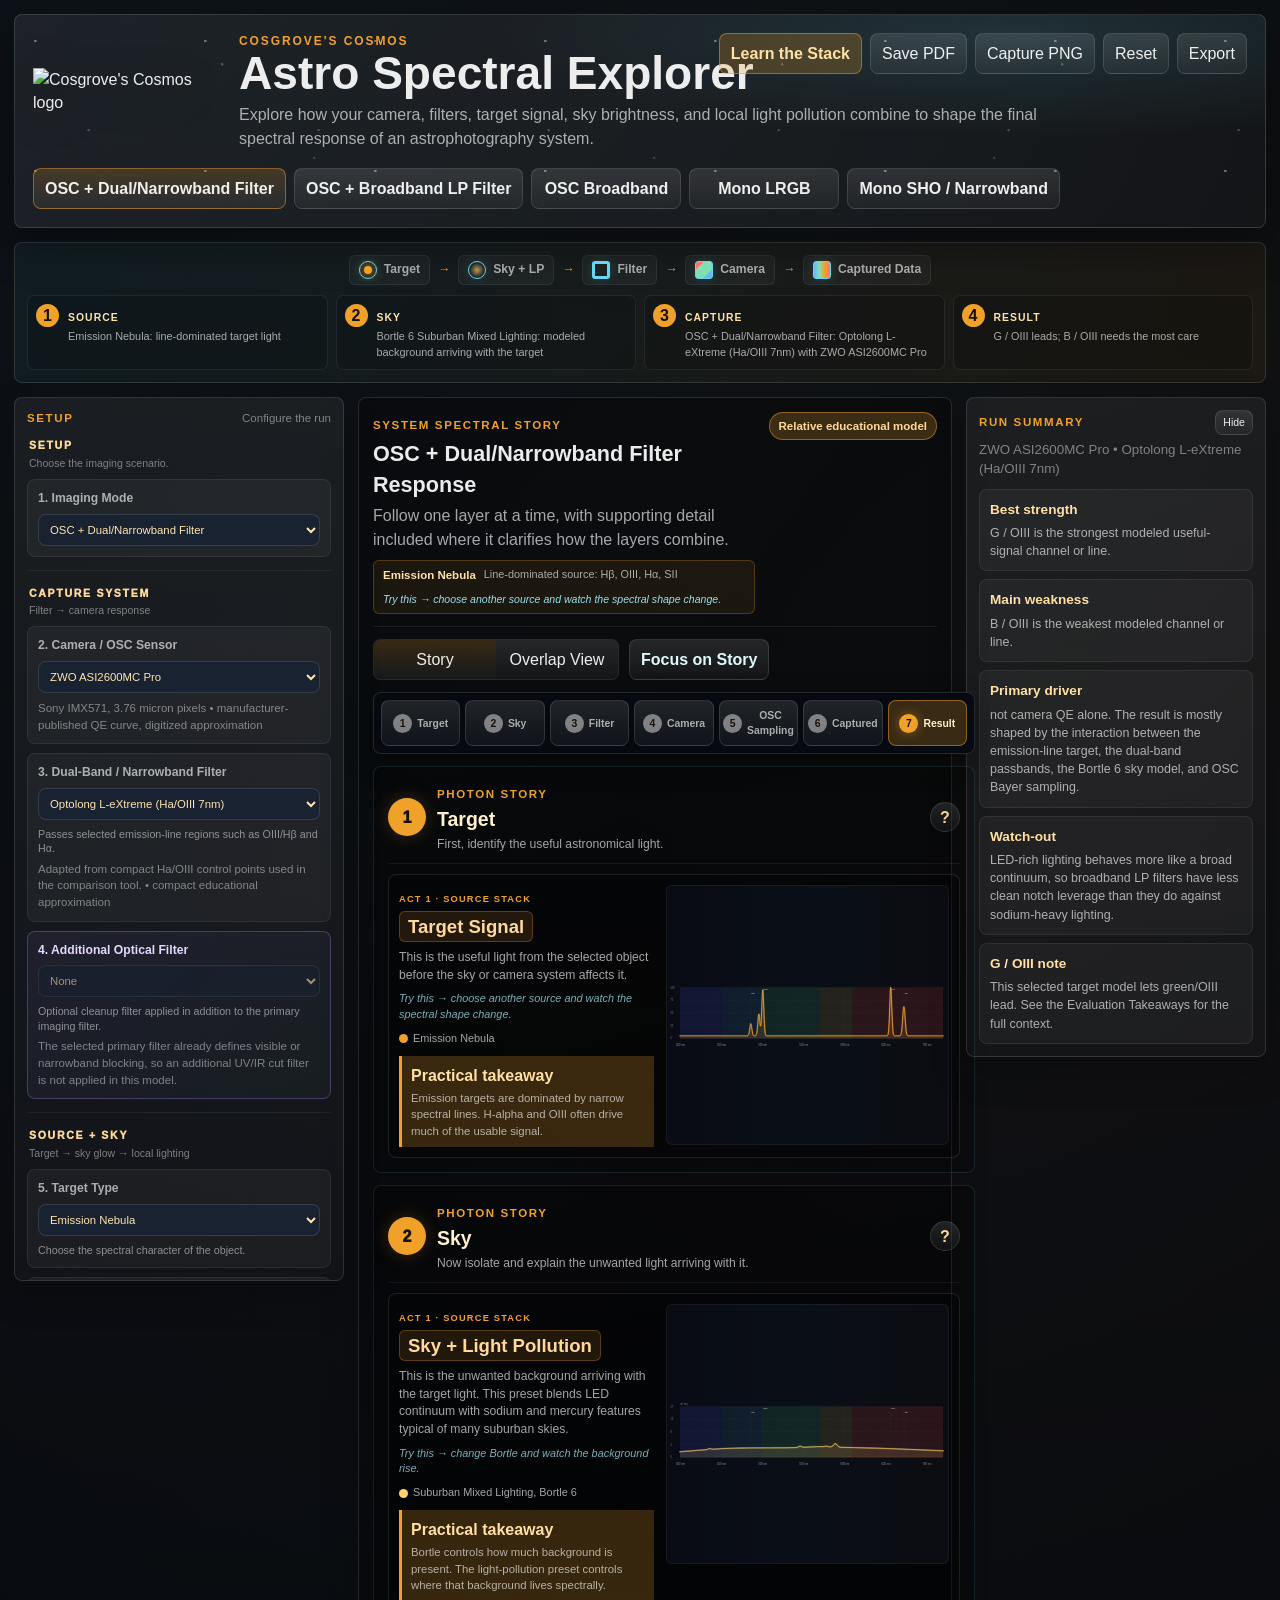
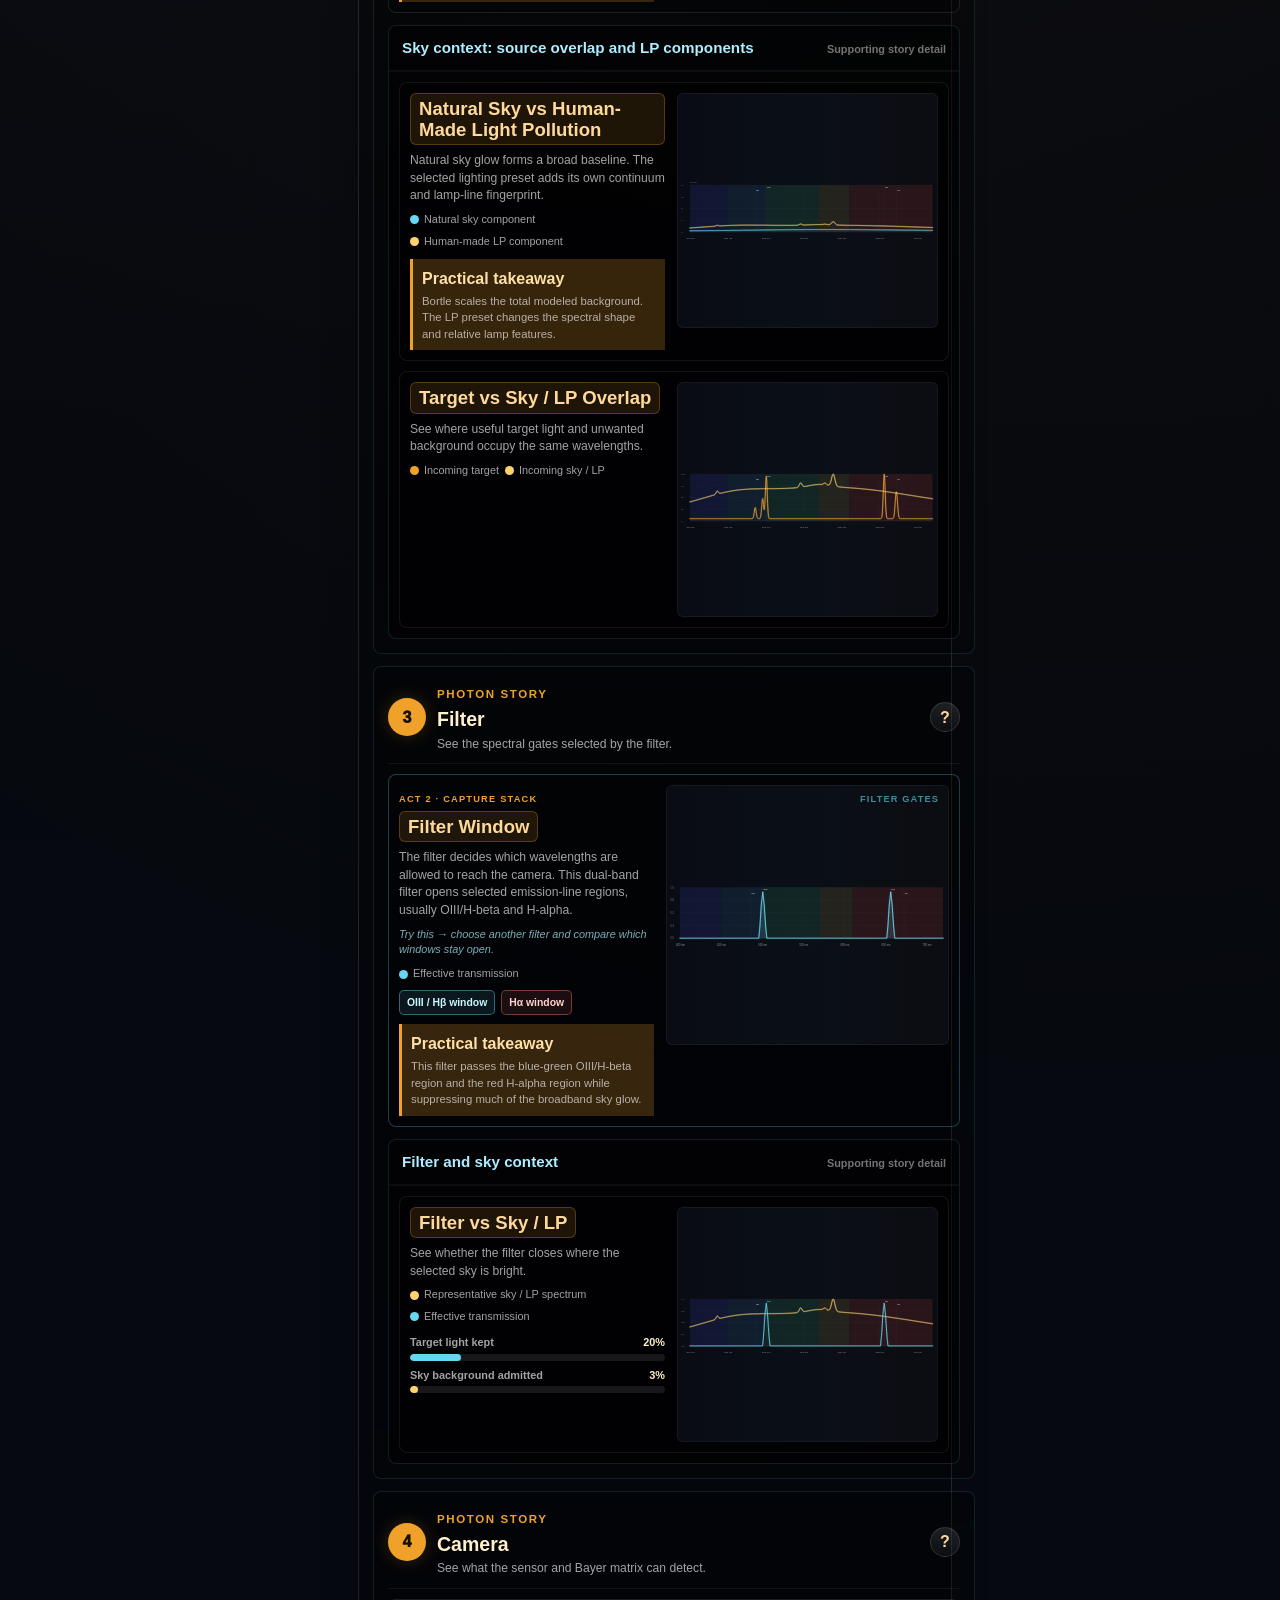
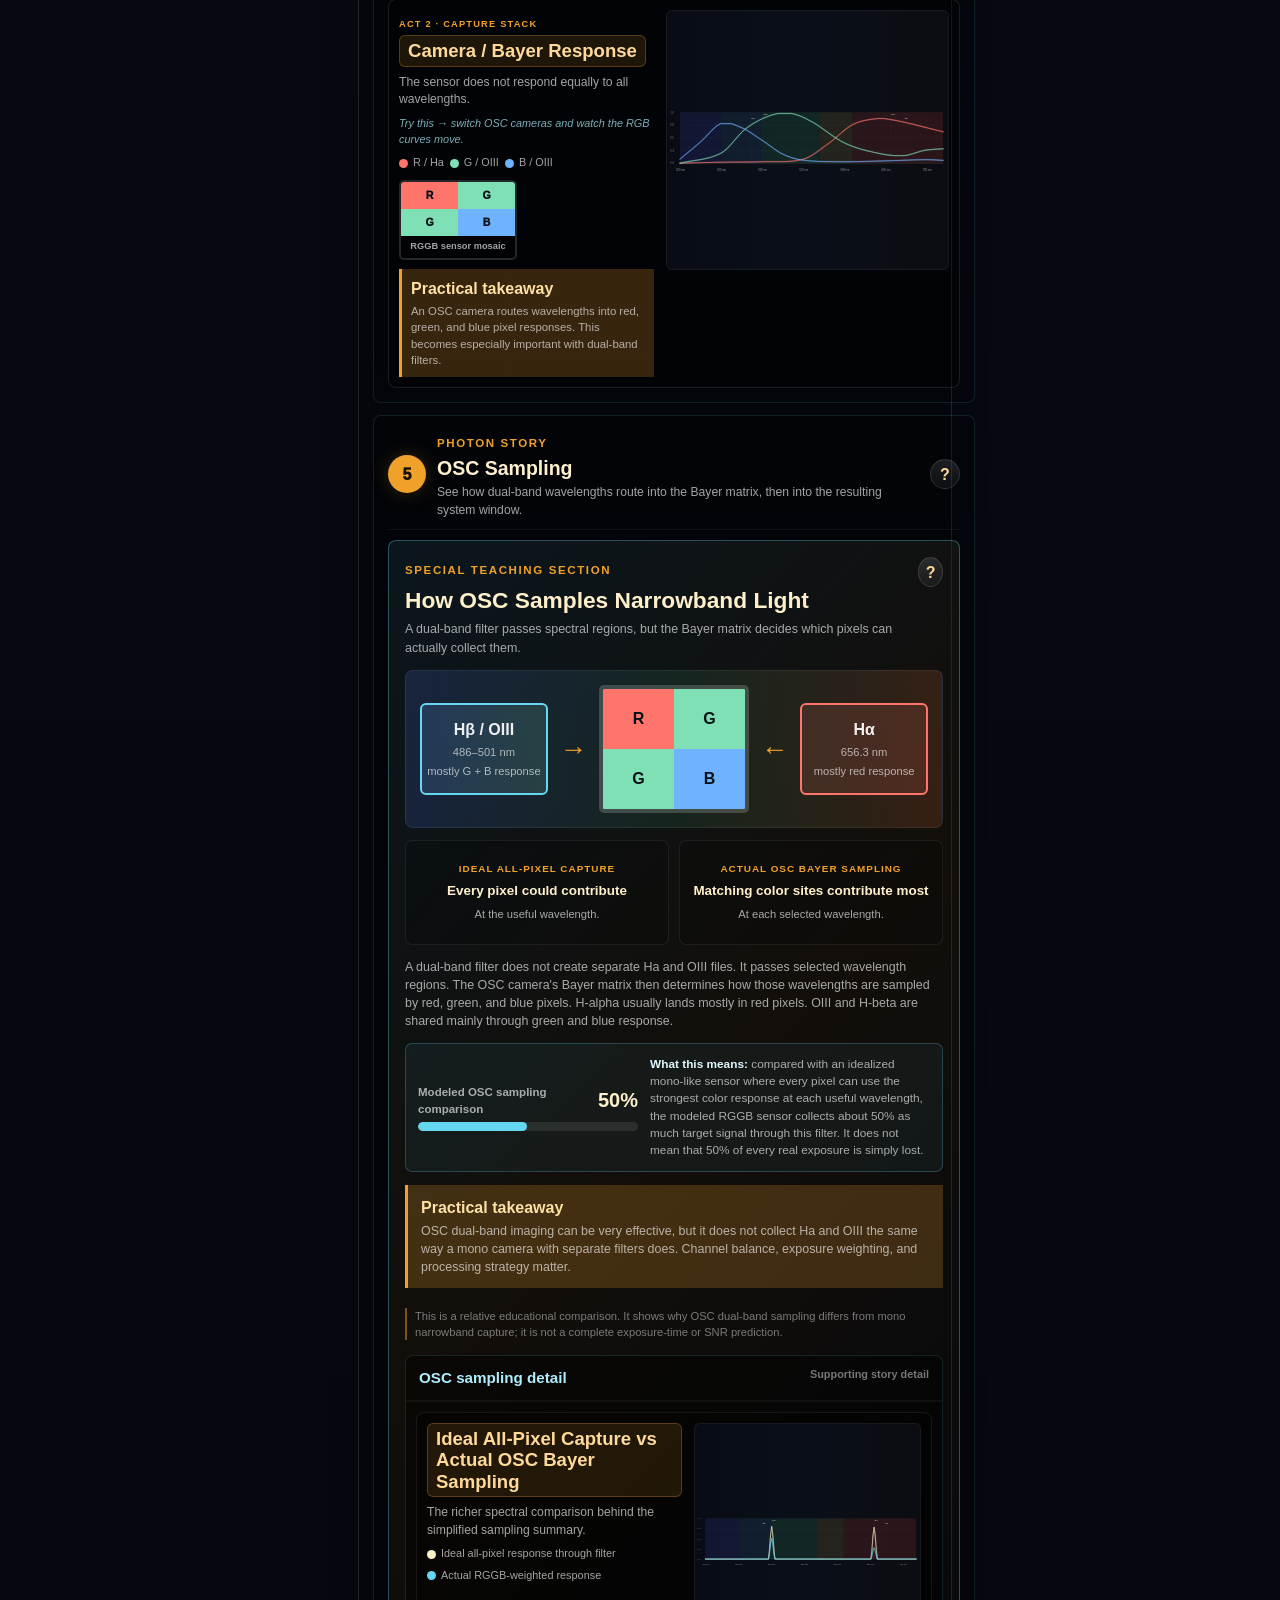
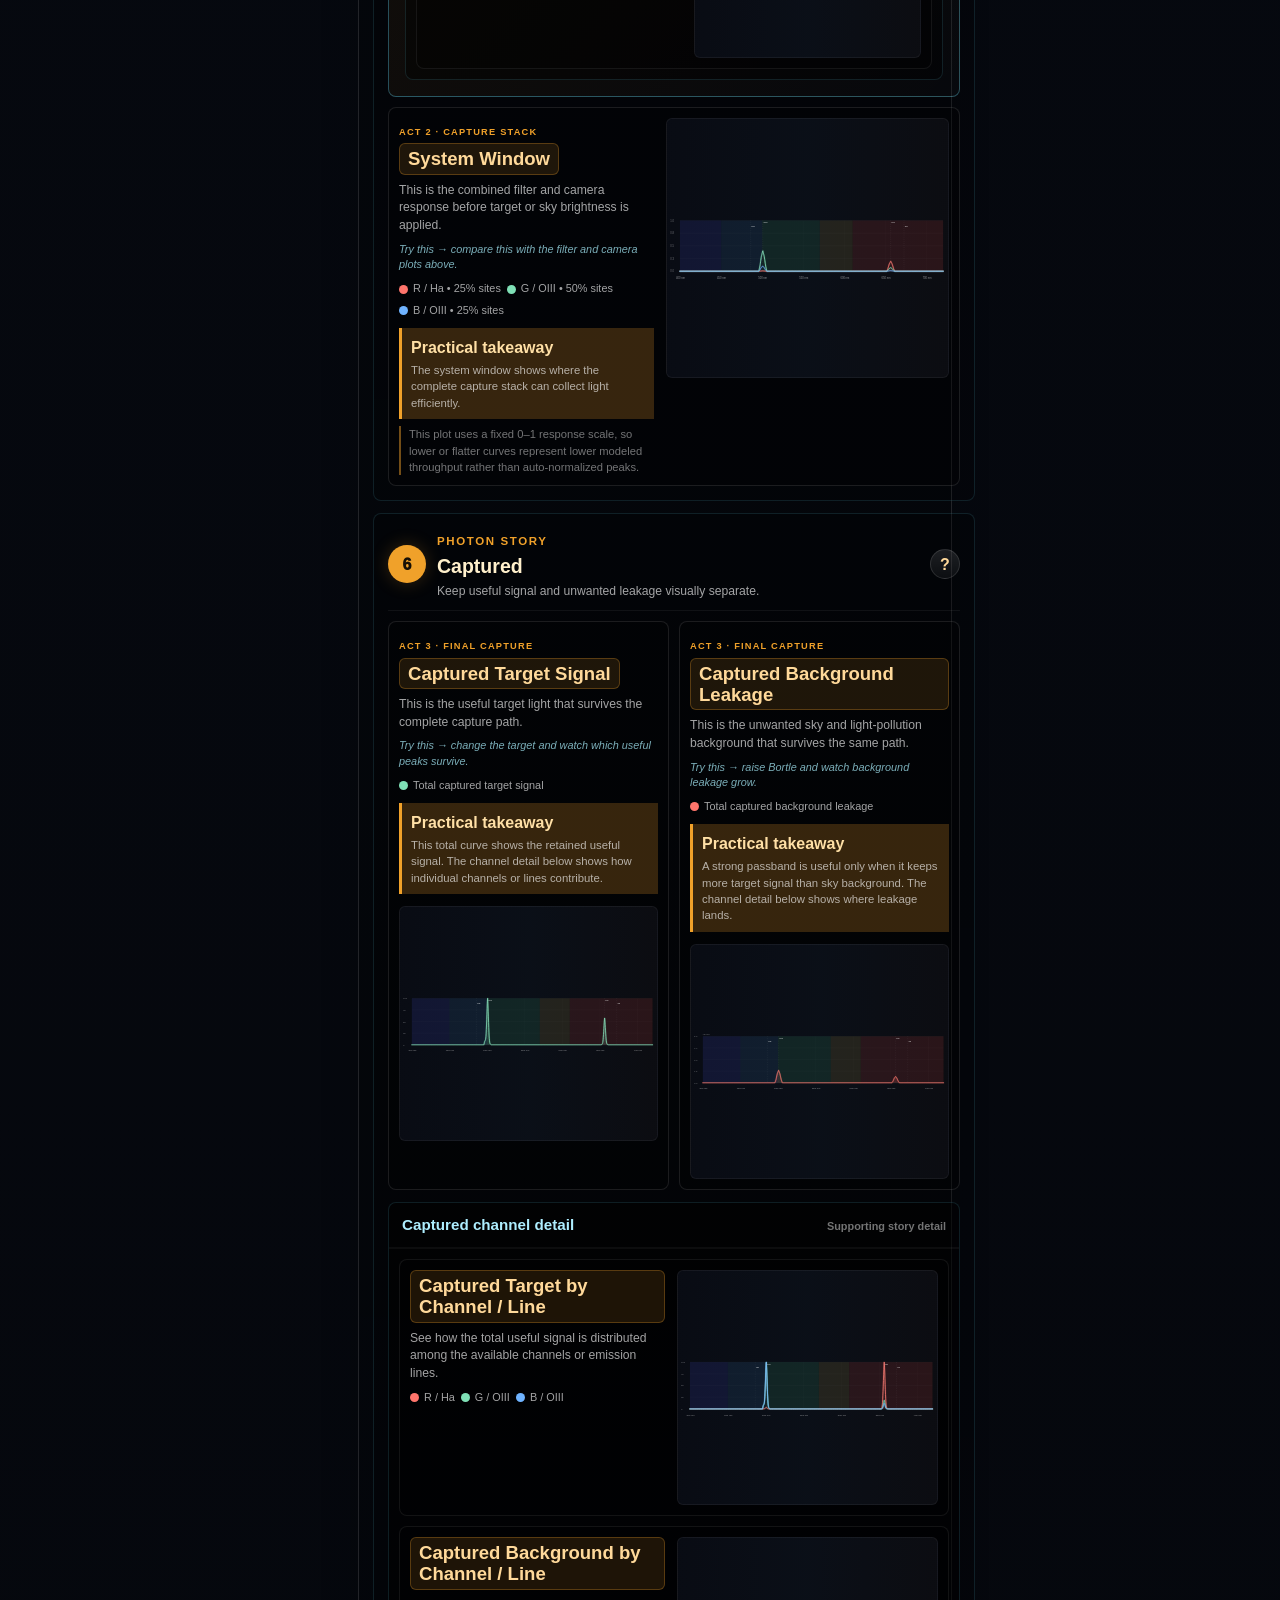
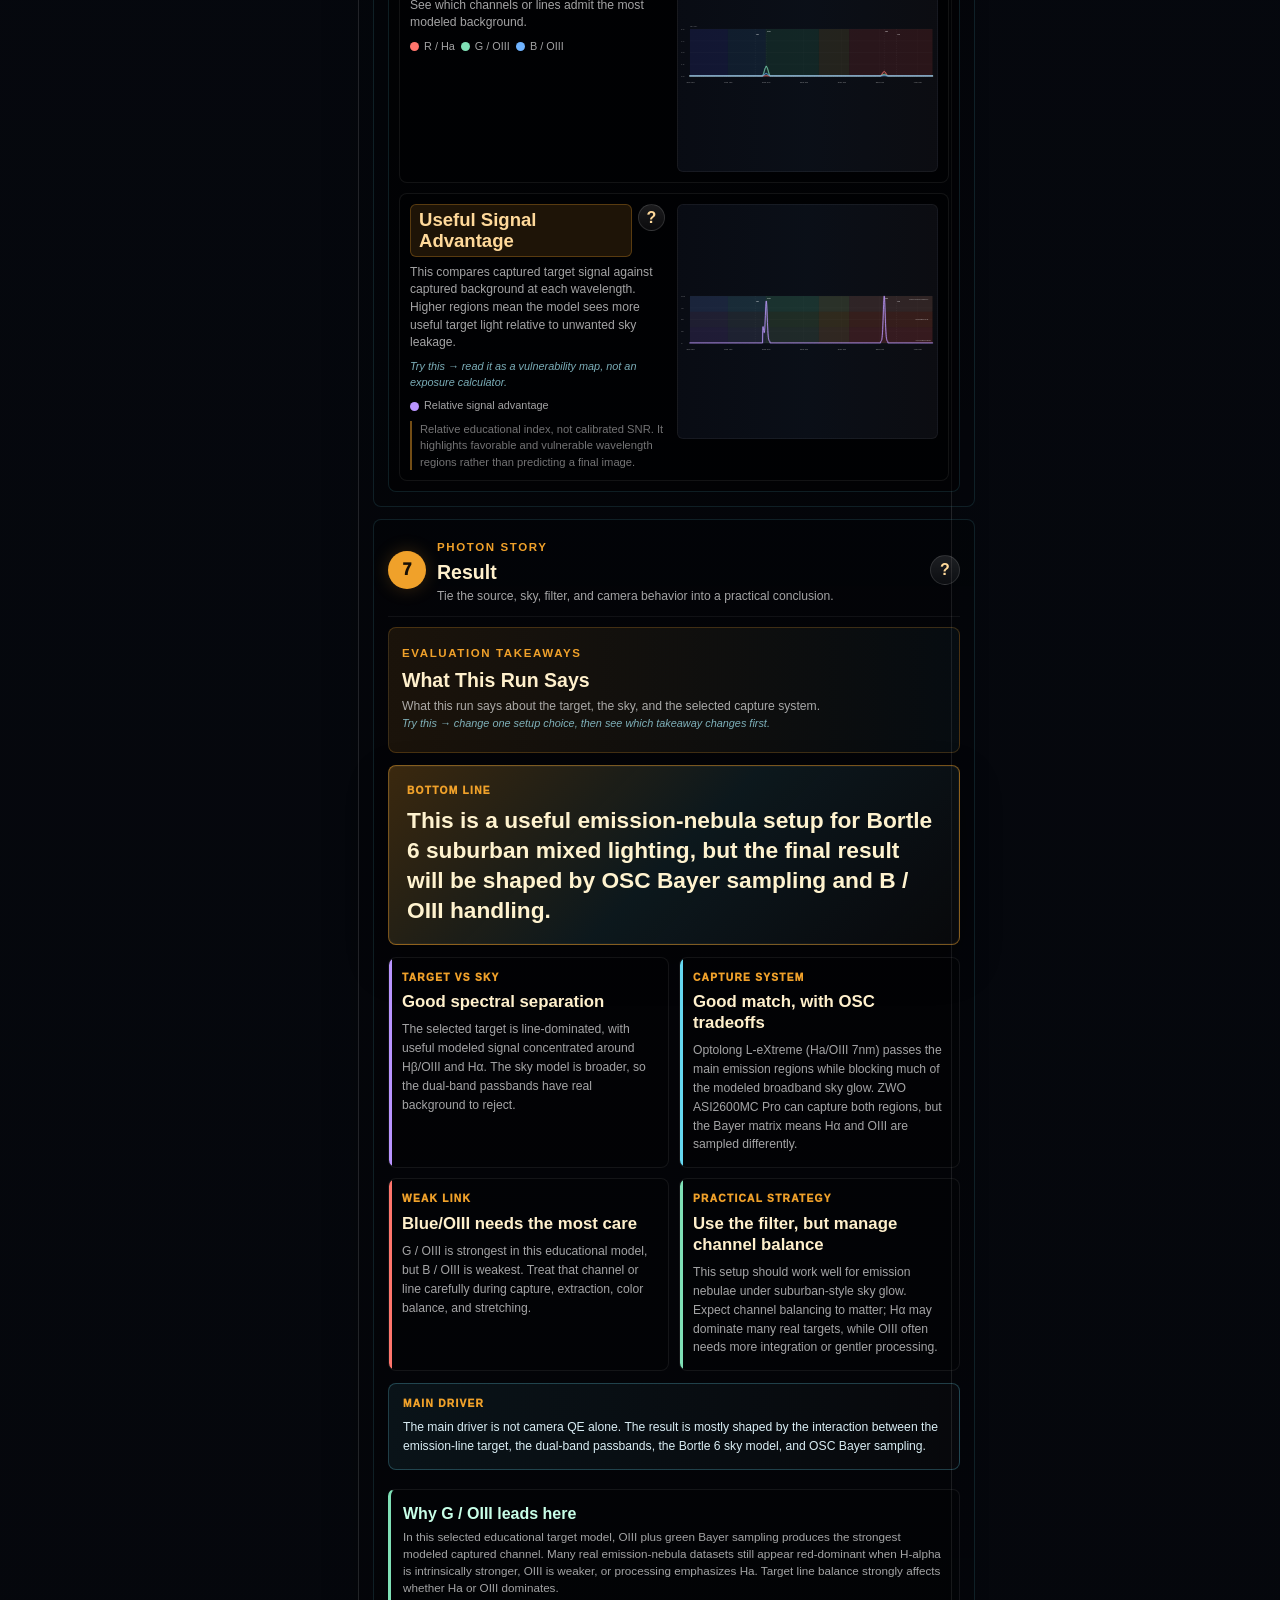
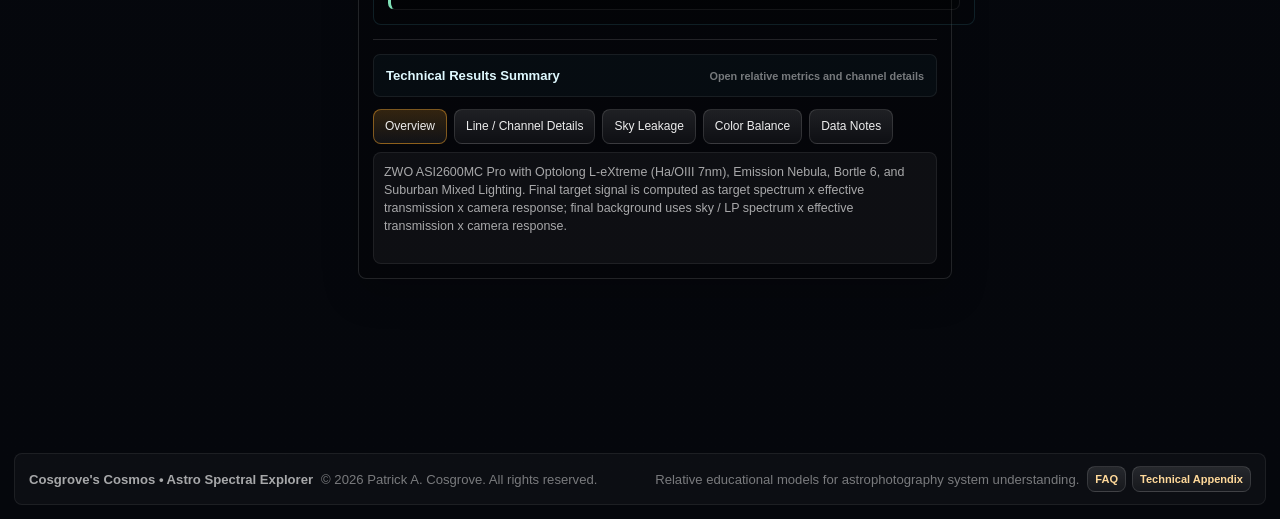
==== Astro-Spectral-Explorer/index.html @ e9d2eb13 "Add files via upload" ====
<!DOCTYPE html>
<html lang="en">
<head>
  <meta charset="UTF-8">
  <meta name="viewport" content="width=device-width, initial-scale=1.0">
  <title>Astro Spectral Explorer</title>
  <link rel="stylesheet" href="./styles.css">
</head>
<body>
  <div class="app-shell">
    <header class="cc-header">
      <div class="brand-lockup">
        <img src="./assets/cosgroves-cosmos-logo.webp" alt="Cosgrove's Cosmos logo" class="brand-logo">
        <div>
          <div class="site-name">Cosgrove's Cosmos</div>
          <h1>Astro Spectral Explorer</h1>
          <p>Explore how your camera, filters, target signal, sky brightness, and local light pollution combine to shape the final spectral response of an astrophotography system.</p>
        </div>
      </div>
      <div class="header-actions">
        <button id="openHelp" class="learn-button" type="button">Learn the Stack</button>
        <button id="printBtn" type="button">Save PDF</button>
        <button id="captureBtn" type="button">Capture PNG</button>
        <button id="resetBtn" type="button">Reset</button>
        <button id="exportBtn" type="button">Export</button>
      </div>
      <div class="mode-bar" id="modeBar" aria-label="Imaging mode"></div>
    </header>

    <section class="photon-ribbon" aria-label="Selected photon path">
      <div class="photon-path">
        <span class="photon-node node-target"><b></b><em>Target</em></span><i>→</i>
        <span class="photon-node node-sky"><b></b><em>Sky + LP</em></span><i>→</i>
        <span class="photon-node node-filter"><b></b><em>Filter</em></span><i>→</i>
        <span class="photon-node node-camera"><b></b><em>Camera</em></span><i>→</i>
        <span class="photon-node node-data"><b></b><em>Captured Data</em></span>
      </div>
      <div id="storyRibbon" class="ribbon-cards"></div>
    </section>

    <main id="workspace" class="workspace">
      <aside class="setup-panel">
        <div class="panel-heading"><span>Setup</span><small>Configure the run</small></div>
        <div class="setup-group">
          <div class="setup-group-heading"><span>SETUP</span><small>Choose the imaging scenario.</small></div>
          <section class="control-card"><label for="modeSelect">1. Imaging Mode</label><select id="modeSelect"></select></section>
        </div>
        <div class="setup-group">
          <div class="setup-group-heading"><span>CAPTURE SYSTEM</span><small>Filter → camera response</small></div>
          <section class="control-card"><label id="cameraControlLabel" for="cameraSelect">2. Camera / OSC Sensor</label><select id="cameraSelect"></select><p id="cameraNote"></p></section>
          <section class="control-card"><label id="filterControlLabel" for="filterSelect">3. Dual-Band / Narrowband Filter</label><select id="filterSelect"></select><p id="filterHelper" class="control-helper"></p><p id="filterNote"></p></section>
          <section class="control-card cleanup-control"><label id="additionalFilterControlLabel" for="additionalFilterSelect">4. Additional Optical Filter</label><select id="additionalFilterSelect"></select><p id="additionalFilterHelper" class="control-helper">Optional cleanup filter applied in addition to the primary imaging filter.</p><p id="additionalFilterNote"></p></section>
        </div>
        <div class="setup-group">
          <div class="setup-group-heading"><span>SOURCE + SKY</span><small>Target → sky glow → local lighting</small></div>
          <section class="control-card"><label for="targetSelect">5. Target Type</label><select id="targetSelect"></select><p class="control-helper">Choose the spectral character of the object.</p></section>
          <section class="control-card"><label for="bortleSelect">6. Sky Brightness</label><select id="bortleSelect"></select><p class="control-helper">Sets the modeled background level.</p></section>
          <section class="control-card"><label for="lpSelect">7. Light Pollution</label><select id="lpSelect"></select><p class="control-helper">Sets the modeled local spectral fingerprint.</p></section>
        </div>
        <div class="setup-group advanced-group">
          <div class="setup-group-heading"><span>ADVANCED</span><small>Optional refinements</small></div>
          <details class="advanced-card">
            <summary>8. Advanced Options</summary>
            <div class="advanced-grid">
              <label><span>Filter center shift <output id="centerShiftValue">0.0 nm</output></span><small>Moves every filter passband left or right in wavelength.</small><input id="centerShift" type="range" min="-8" max="8" value="0" step="0.5"></label>
              <label><span>Transmission scaling <output id="transmissionScaleValue">100%</output></span><small>Scales the modeled peak transmission of the active filter.</small><input id="transmissionScale" type="range" min="60" max="115" value="100"></label>
              <label><span>Moon phase <output id="moonPhaseValue">15%</output></span><small>Raises the broadband sky-background estimate.</small><input id="moonPhase" type="range" min="0" max="100" value="15"></label>
              <label><span>Aerosol / haze <output id="hazeValue">20%</output></span><small>Raises modeled scattered sky and light-pollution background.</small><input id="haze" type="range" min="0" max="100" value="20"></label>
              <label class="check"><input id="normalizeRows" type="checkbox" checked> Normalize each row independently</label>
              <label class="check"><input id="showAllLabels" type="checkbox"> Show all spectral labels</label>
              <label class="check"><input id="extendRange" type="checkbox"> Show extended sensor range</label>
            </div>
          </details>
          <details class="advanced-card"><summary>9. Custom LP Mix</summary><div id="customMix" class="advanced-grid"></div></details>
        </div>
      </aside>

      <section class="story-panel">
        <div class="story-intro">
          <div>
            <span class="eyebrow">System Spectral Story</span>
            <h2 id="storyTitle">System Spectral Story</h2>
            <p>Follow one layer at a time, with supporting detail included where it clarifies how the layers combine.</p>
            <div id="targetBadge" class="target-badge"></div>
          </div>
          <div class="data-badge">Relative educational model</div>
        </div>
        <div class="view-toolbar">
          <div class="segmented" aria-label="Plot view">
            <button id="storyViewBtn" type="button" class="active">Story</button>
            <button id="overlayViewBtn" type="button" title="Compare where spectral layers overlap">Overlap View</button>
          </div>
          <button id="focusModeBtn" class="focus-button" type="button">Focus on Story</button>
          <div id="overlayControls" class="overlay-controls" hidden></div>
        </div>
        <div id="storyStack" class="story-stack"></div>

        <details class="results-summary">
          <summary><span>Technical Results Summary</span><small>Open relative metrics and channel details</small></summary>
          <div class="technical-results-body">
            <div id="metricCards" class="metric-grid"></div>
            <div id="channelCards" class="channel-summary"></div>
          </div>
        </details>

        <div class="tabs">
          <div class="tab-buttons" id="tabButtons"></div>
          <div class="tab-body" id="tabBody"></div>
        </div>
      </section>

      <aside id="takeawayPanel" class="interpretation-panel">
        <div class="panel-heading"><span>Run Summary</span><button id="toggleTakeaway" type="button" aria-label="Hide run summary panel">Hide</button></div>
        <small id="activeSummary">Default system</small>
        <div id="interpretationCards" class="interpretation-stack"></div>
      </aside>
      <button id="showTakeaway" class="show-takeaway" type="button" hidden>Show Summary</button>
    </main>

    <footer class="cc-footer">
      <div><strong>Cosgrove's Cosmos • Astro Spectral Explorer</strong><span>© 2026 Patrick A. Cosgrove. All rights reserved.</span></div>
      <div><span>Relative educational models for astrophotography system understanding.</span><nav aria-label="Publication information"><button id="openFaqFooter" type="button">FAQ</button><button id="openAppendixFooter" type="button">Technical Appendix</button></nav></div>
    </footer>
  </div>

  <div id="tooltip" class="tooltip" role="status"></div>
  <div id="helpModal" class="cc-help-modal" aria-hidden="true">
    <div class="cc-help-backdrop" data-help-close></div>
    <section class="cc-help-panel" role="dialog" aria-modal="true" aria-labelledby="help-modal-title">
      <header class="cc-help-header">
        <div><div class="cc-help-kicker">Cosgrove's Cosmos Guide</div><h2 id="help-modal-title">Learn the Spectral Stack</h2><p>Follow the light from the sky, through the filter and camera, into your final data.</p></div>
        <button class="cc-help-close" data-help-close aria-label="Close help">×</button>
      </header>
      <div class="cc-help-body">
        <nav id="helpSteps" class="cc-help-steps" aria-label="Help topics"></nav>
        <main id="helpStage" class="cc-help-slide-stage"></main>
      </div>
      <footer class="cc-help-footer"><button id="helpPrev" type="button">Previous</button><div class="help-support-links"><button id="openFaqHelp" type="button">FAQ</button><div id="helpDots" class="cc-help-dots"></div><button id="openAppendixHelp" type="button">Technical Appendix</button></div><button id="helpNext" type="button">Next</button></footer>
    </section>
  </div>

  <div id="faqModal" class="cc-info-modal" aria-hidden="true">
    <div class="cc-info-backdrop" data-info-close="faqModal"></div>
    <section class="cc-info-panel faq-panel" role="dialog" aria-modal="true" aria-labelledby="faq-title">
      <header class="cc-info-header">
        <div><div class="cc-info-kicker">Cosgrove's Cosmos Guide</div><h2 id="faq-title">Frequently Asked Questions</h2><p>Quick answers about what the tool does, how to read it, and what the results mean.</p></div>
        <button class="cc-info-close" data-info-close="faqModal" aria-label="Close FAQ">×</button>
      </header>
      <main id="faqBody" class="cc-info-body faq-body"></main>
    </section>
  </div>

  <div id="appendixModal" class="cc-info-modal" aria-hidden="true">
    <div class="cc-info-backdrop" data-info-close="appendixModal"></div>
    <section class="cc-info-panel appendix-panel" role="dialog" aria-modal="true" aria-labelledby="appendix-title">
      <header class="cc-info-header">
        <div><div class="cc-info-kicker">Cosgrove's Cosmos Reference</div><h2 id="appendix-title">Technical Appendix</h2><p>Model architecture, equations, assumptions, data quality, limitations, copyright, and intended use.</p></div>
        <button class="cc-info-close" data-info-close="appendixModal" aria-label="Close Technical Appendix">×</button>
      </header>
      <div class="appendix-layout">
        <nav id="appendixNav" class="appendix-nav" aria-label="Technical Appendix sections"></nav>
        <main id="appendixBody" class="cc-info-body appendix-body"></main>
      </div>
    </section>
  </div>
  <script src="./app.js"></script>
</body>
</html>
---- Astro-Spectral-Explorer/styles.css ----
:root {
  --cc-bg: #070a10;
  --cc-bg-2: #0b111b;
  --cc-panel: rgba(255,255,255,0.045);
  --cc-panel-strong: rgba(255,255,255,0.075);
  --cc-border: rgba(255,255,255,0.12);
  --cc-border-soft: rgba(255,255,255,0.07);
  --cc-text: rgba(255,255,255,0.92);
  --cc-muted: rgba(255,255,255,0.64);
  --cc-dim: rgba(255,255,255,0.45);
  --cc-accent: #f0a12a;
  --cc-accent-soft: rgba(240,161,42,0.22);
  --cc-accent-line: rgba(240,161,42,0.48);
  --cc-cyan: #65d7f0;
  --cc-green: #7fe0b6;
  --cc-red: #ff756c;
  --cc-blue: #6fb3ff;
  --cc-purple: #b994ff;
  --font: -apple-system, BlinkMacSystemFont, "Segoe UI", Roboto, Helvetica, Arial, sans-serif;
}

* { box-sizing: border-box; }
[hidden] { display: none !important; }
html, body { min-height: 100%; margin: 0; }
body {
  background:
    radial-gradient(circle at 18% 0%, rgba(41,105,145,0.09), transparent 24%),
    radial-gradient(circle at 82% 8%, rgba(135,84,20,0.08), transparent 26%),
    linear-gradient(180deg, #05070c, #060910 38%, #05070c 100%);
  color: var(--cc-text);
  font-family: var(--font);
  line-height: 1.45;
}

button, select, input { font: inherit; }
button {
  color: var(--cc-text);
  background: linear-gradient(180deg, rgba(255,255,255,0.11), rgba(255,255,255,0.045));
  border: 1px solid var(--cc-border);
  border-radius: 8px;
  padding: 8px 11px;
  cursor: pointer;
}
button:hover, button.active { border-color: var(--cc-accent-line); background: linear-gradient(180deg, rgba(240,161,42,0.2), rgba(255,255,255,0.055)); }
button:disabled { opacity: 0.62; cursor: wait; }
.capture-button {
  color: #ffe2ab;
  border-color: var(--cc-accent-line);
  background: linear-gradient(180deg, rgba(240,161,42,0.24), rgba(240,161,42,0.08));
  font-weight: 800;
}
select, input[type="range"] {
  width: 100%;
}
select {
  color: #ffe4ae;
  background: #182231;
  border: 1px solid var(--cc-border);
  border-radius: 8px;
  padding: 8px 10px;
}

.app-shell {
  max-width: 1680px;
  margin: 0 auto;
  padding: 14px;
}
.cc-header {
  position: relative;
  border: 1px solid var(--cc-border);
  border-radius: 8px;
  background:
    linear-gradient(135deg, rgba(255,255,255,0.075), rgba(255,255,255,0.025)),
    radial-gradient(circle at 78% 15%, rgba(240,161,42,0.14), transparent 36%);
  padding: 18px;
  box-shadow: 0 18px 42px rgba(0,0,0,0.34);
}
.brand-lockup { display: grid; grid-template-columns: 86px minmax(0, 1fr); gap: 16px; align-items: center; max-width: 1040px; }
.brand-logo { width: 86px; max-height: 86px; object-fit: contain; filter: drop-shadow(0 8px 20px rgba(0,0,0,0.35)); }
.site-name { color: var(--cc-accent); font-size: 0.75rem; font-weight: 900; letter-spacing: 0.16em; text-transform: uppercase; }
h1, h2, h3, p { margin-top: 0; }
h1 { margin-bottom: 6px; font-size: clamp(1.8rem, 3.6vw, 3.15rem); line-height: 1.02; letter-spacing: 0; }
.cc-header p { color: var(--cc-muted); max-width: 820px; margin-bottom: 0; }
.header-actions { position: absolute; top: 18px; right: 18px; display: flex; gap: 8px; }
.mode-bar { display: flex; flex-wrap: wrap; gap: 8px; margin-top: 18px; }
.mode-bar button { min-width: 150px; font-weight: 800; }

.workspace {
  display: grid;
  grid-template-columns: 300px minmax(0, 1fr) 310px;
  gap: 14px;
  margin-top: 14px;
  padding-bottom: 160px;
  align-items: start;
}
.setup-panel, .interpretation-panel, .story-panel {
  border: 1px solid var(--cc-border);
  border-radius: 8px;
  background: linear-gradient(180deg, rgba(255,255,255,0.055), rgba(255,255,255,0.026));
  box-shadow: 0 14px 36px rgba(0,0,0,0.22);
}
.setup-panel, .interpretation-panel {
  position: sticky;
  top: 8px;
  max-height: calc(100vh - 16px);
  overflow-y: auto;
  overscroll-behavior: contain;
  scrollbar-color: rgba(240,161,42,0.55) rgba(255,255,255,0.055);
  padding: 12px;
}
.story-panel {
  min-width: 0;
  padding: 14px;
}
.panel-heading { display: flex; justify-content: space-between; gap: 10px; align-items: baseline; margin-bottom: 10px; }
.panel-heading span, .eyebrow { color: var(--cc-accent); font-size: 0.72rem; font-weight: 900; letter-spacing: 0.14em; text-transform: uppercase; }
.panel-heading small { color: var(--cc-dim); font-size: 0.72rem; }
.setup-group {
  margin: 0 0 13px;
  padding: 0 0 4px;
  border-bottom: 1px solid rgba(255,255,255,0.055);
}
.setup-group:last-child { margin-bottom: 0; border-bottom: 0; padding-bottom: 0; }
.setup-group-heading {
  display: grid;
  gap: 2px;
  margin: 0 0 8px;
  padding: 2px 2px 0;
}
.setup-group-heading span {
  color: #ffd99a;
  font-size: 0.66rem;
  font-weight: 950;
  letter-spacing: 0.16em;
}
.setup-group-heading small {
  color: var(--cc-dim);
  font-size: 0.66rem;
}

.control-card, .advanced-card {
  border: 1px solid var(--cc-border-soft);
  border-radius: 8px;
  background: var(--cc-panel);
  padding: 10px;
  margin-bottom: 9px;
}
.control-card label { display: block; color: var(--cc-muted); font-size: 0.76rem; font-weight: 800; margin-bottom: 6px; }
.control-card p { color: var(--cc-dim); font-size: 0.72rem; margin: 7px 0 0; }
.control-card .control-helper {
  color: rgba(255,255,255,0.5);
  font-size: 0.67rem;
  line-height: 1.35;
}
.control-card .control-helper + p { margin-top: 5px; }
.advanced-card summary { cursor: pointer; color: var(--cc-muted); font-weight: 900; font-size: 0.8rem; }
.advanced-grid { display: grid; gap: 10px; margin-top: 10px; }
.advanced-grid label { display: grid; gap: 5px; color: var(--cc-muted); font-size: 0.75rem; }
.advanced-grid .check { display: flex; align-items: center; gap: 8px; }
.advanced-grid .check input { width: auto; }

.story-intro {
  display: flex;
  justify-content: space-between;
  gap: 14px;
  align-items: start;
  border-bottom: 1px solid var(--cc-border-soft);
  padding-bottom: 12px;
  margin-bottom: 12px;
}
.story-intro h2 { margin: 3px 0 4px; font-size: 1.35rem; }
.story-intro p { color: var(--cc-muted); margin-bottom: 0; max-width: 780px; }
.data-badge {
  white-space: nowrap;
  color: #ffd99a;
  border: 1px solid var(--cc-accent-line);
  background: var(--cc-accent-soft);
  border-radius: 999px;
  padding: 5px 9px;
  font-size: 0.72rem;
  font-weight: 900;
}

.story-stack { display: grid; gap: 12px; }
.story-section {
  border: 1px solid var(--cc-border);
  border-radius: 8px;
  background:
    linear-gradient(180deg, rgba(101,215,240,0.06), rgba(255,255,255,0.018));
  padding: 10px 11px;
}
.story-section h3 {
  margin: 0 0 3px;
  color: #fff1cf;
  font-size: 0.95rem;
}
.story-section p {
  color: var(--cc-muted);
  margin: 0;
  font-size: 0.78rem;
}
.plot-row {
  display: grid;
  grid-template-columns: minmax(175px, 250px) minmax(0, 1fr);
  gap: 12px;
  align-items: stretch;
  border: 1px solid var(--cc-border-soft);
  border-radius: 8px;
  background: rgba(255,255,255,0.028);
  padding: 10px;
}
.row-copy h3 {
  display: inline-flex;
  margin: 0 0 7px;
  padding: 4px 8px;
  border: 1px solid rgba(240,161,42,0.28);
  border-radius: 6px;
  background: rgba(240,161,42,0.12);
  color: #ffd99a;
  font-size: 1.06rem;
  line-height: 1.15;
  font-weight: 900;
}
.row-title-line { display: flex; align-items: start; justify-content: space-between; gap: 6px; }
.row-title-line .section-help { flex: 0 0 27px; width: 27px; height: 27px; }
.row-copy p { color: var(--cc-muted); font-size: 0.76rem; margin-bottom: 7px; }
.plot-hint {
  margin: 0 0 8px !important;
  color: rgba(157,223,236,0.78) !important;
  font-style: italic;
  font-size: 0.68rem !important;
  line-height: 1.45;
}
.row-kicker {
  display: inline-flex;
  color: var(--cc-accent);
  font-size: 0.58rem;
  font-weight: 900;
  letter-spacing: 0.13em;
  text-transform: uppercase;
  margin-bottom: 4px;
}
.row-question {
  color: rgba(255,255,255,0.82);
  font-size: 0.74rem;
  font-weight: 800;
  margin-bottom: 4px;
}
.context-note {
  margin-top: 7px;
  border-left: 2px solid var(--cc-accent-line);
  padding-left: 8px;
  color: var(--cc-dim);
  font-size: 0.7rem;
}
.row-legend { display: flex; flex-wrap: wrap; gap: 6px; }
.legend-chip { display: inline-flex; align-items: center; gap: 5px; color: var(--cc-muted); font-size: 0.68rem; }
.legend-chip::before { content: ""; width: 9px; height: 9px; border-radius: 50%; background: var(--chip-color); }
.plot-wrap { min-width: 0; position: relative; }
.plot-svg {
  display: block;
  width: 100%;
  height: 218px;
  border-radius: 6px;
  background:
    linear-gradient(90deg, rgba(86,70,255,0.15), rgba(78,162,255,0.11) 22%, rgba(83,231,156,0.1) 43%, rgba(245,222,88,0.11) 61%, rgba(255,130,62,0.12) 78%, rgba(255,55,55,0.13)),
    rgba(0,0,0,0.16);
  border: 1px solid rgba(255,255,255,0.055);
}
.axis-label { fill: rgba(255,255,255,0.54); font-size: 10px; }
.axis-value { fill: rgba(255,255,255,0.42); font-size: 10px; }
.line-label { fill: rgba(255,255,255,0.68); font-size: 9px; font-weight: 800; }

.metric-grid { display: grid; gap: 8px; }
.metric-card, .interpretation-card, .tab-body {
  border: 1px solid var(--cc-border-soft);
  border-radius: 8px;
  background: var(--cc-panel);
  padding: 10px;
}
.metric-card span { display: block; color: var(--cc-dim); font-size: 0.68rem; text-transform: uppercase; letter-spacing: 0.1em; font-weight: 900; }
.metric-card strong { display: block; font-size: 1.28rem; margin-top: 2px; }
.metric-card p, .interpretation-card p, .tab-body p { color: var(--cc-muted); font-size: 0.78rem; margin-bottom: 0; }
.interpretation-stack { display: grid; gap: 8px; margin-top: 10px; }
.interpretation-card h3 { color: #ffe0a6; font-size: 0.85rem; margin-bottom: 5px; }

.tabs { margin-top: 12px; }
.tab-buttons { display: flex; flex-wrap: wrap; gap: 7px; margin-bottom: 8px; }
.tab-buttons button { font-size: 0.75rem; }
.tab-body { min-height: 112px; }
.detail-grid { display: grid; grid-template-columns: repeat(auto-fit, minmax(150px, 1fr)); gap: 8px; }
.detail-card {
  border: 1px solid var(--cc-border-soft);
  border-radius: 8px;
  background: rgba(255,255,255,0.035);
  padding: 9px;
}
.detail-card h4 { margin: 0 0 6px; color: #fff2cf; font-size: 0.82rem; }
.bar { height: 7px; border-radius: 999px; background: rgba(255,255,255,0.09); overflow: hidden; margin: 5px 0; }
.bar i { display: block; height: 100%; background: linear-gradient(90deg, var(--cc-accent), var(--cc-cyan)); }

.cc-footer {
  margin-top: 14px;
  border: 1px solid var(--cc-border-soft);
  border-radius: 8px;
  padding: 12px 14px;
  display: flex;
  justify-content: space-between;
  gap: 18px;
  color: var(--cc-muted);
  background: rgba(255,255,255,0.03);
  font-size: 0.82rem;
}
.cc-footer div { display: flex; flex-wrap: wrap; align-items: center; gap: 8px; }
.cc-footer div:last-child { justify-content: flex-end; }
.cc-footer strong { color: var(--cc-muted); }
.cc-footer span { color: var(--cc-dim); margin: 0; }
.cc-footer nav { display: flex; gap: 6px; }
.cc-footer button { padding: 4px 7px; color: #ffd99a; font-size: 0.69rem; font-weight: 800; }

.tooltip {
  position: fixed;
  z-index: 20;
  display: none;
  pointer-events: none;
  max-width: 270px;
  border: 1px solid var(--cc-accent-line);
  border-radius: 8px;
  background: rgba(9,13,20,0.96);
  color: var(--cc-text);
  padding: 8px 10px;
  box-shadow: 0 14px 32px rgba(0,0,0,0.44);
  font-size: 0.75rem;
}

body.capture-mode {
  width: 1680px;
  min-width: 1680px;
  background: #070a10;
}
body.capture-mode .app-shell {
  width: 1680px;
  max-width: none;
}
body.capture-mode .workspace {
  grid-template-columns: 300px minmax(0, 1fr) 310px;
}
body.capture-mode .setup-panel,
body.capture-mode .interpretation-panel {
  position: static;
  top: auto;
}
body.capture-mode .interpretation-panel { grid-column: auto; }
body.capture-mode .plot-row { grid-template-columns: minmax(175px, 250px) minmax(0, 1fr); }
body.capture-mode .story-intro { display: flex; }
body.capture-mode .data-badge { display: block; margin-top: 0; }
body.capture-mode .cc-footer span { display: inline; margin-left: 8px; }
body.capture-mode .header-actions,
body.capture-mode .tooltip {
  visibility: hidden;
}

@media print {
  @page {
    size: A3 landscape;
    margin: 8mm;
  }

  * {
    -webkit-print-color-adjust: exact !important;
    print-color-adjust: exact !important;
  }

  html,
  body {
    width: auto !important;
    min-width: 0 !important;
    min-height: 0;
    height: auto;
    overflow: visible;
    background: #070a10 !important;
  }

  body.print-mode .app-shell {
    width: auto;
    max-width: none;
    height: auto;
    display: block;
    overflow: visible;
    padding: 0;
  }

  body.print-mode .header-actions,
  body.print-mode .tooltip,
  body.print-mode .cc-help-modal,
  body.print-mode .show-takeaway {
    display: none !important;
  }

  body.print-mode .workspace {
    grid-template-columns: 250px minmax(0, 1fr) 270px;
    gap: 10px;
    align-items: start;
    height: auto;
    overflow: visible;
  }

  body.print-mode .setup-panel,
  body.print-mode .interpretation-panel,
  body.print-mode .story-panel {
    height: auto;
    overflow: visible;
    position: static;
    top: auto;
  }

  body.print-mode .interpretation-panel {
    grid-column: auto;
  }

  body.print-mode .cc-header,
  body.print-mode .story-section,
  body.print-mode .plot-row,
  body.print-mode .metric-card,
  body.print-mode .interpretation-card,
  body.print-mode .tabs,
  body.print-mode .cc-footer {
    break-inside: avoid;
    page-break-inside: avoid;
  }

  body.print-mode .plot-svg {
    height: 190px;
  }
}

@media (max-width: 1180px) {
  .workspace { grid-template-columns: 280px minmax(0, 1fr); }
  .interpretation-panel { position: static; grid-column: 1 / -1; }
}
@media (max-width: 820px) {
  html,
  body {
    height: auto;
    overflow: visible;
  }
  .app-shell { height: auto; min-height: 100vh; display: block; overflow: visible; padding: 8px; }
  .brand-lockup { grid-template-columns: 64px minmax(0, 1fr); }
  .brand-logo { width: 64px; }
  .header-actions { position: static; margin-top: 12px; }
  .workspace { grid-template-columns: 1fr; overflow: visible; }
  .setup-panel,
  .interpretation-panel,
  .story-panel { height: auto; overflow: visible; }
  .setup-panel { position: static; max-height: none; }
  .plot-row { grid-template-columns: 1fr; }
  .story-intro { display: block; }
  .data-badge { display: inline-flex; margin-top: 10px; }
  .cc-footer span { display: block; margin: 3px 0 0; }
}

/* v1.0.17 generic UV/IR cleanup layer */
.cleanup-control {
  border-color: rgba(185,148,255,0.28);
  background: linear-gradient(135deg, rgba(185,148,255,0.07), rgba(101,215,240,0.035));
}
.cleanup-control label { color: #e3d7ff; }
.cleanup-control select:disabled { opacity: 0.58; cursor: not-allowed; }
.cleanup-band {
  display: grid;
  grid-template-columns: minmax(70px, 0.7fr) minmax(140px, 1.8fr) minmax(70px, 0.7fr);
  overflow: hidden;
  margin-top: 9px;
  border: 1px solid rgba(185,148,255,0.32);
  border-radius: 6px;
  text-align: center;
  font-size: 0.62rem;
  font-weight: 900;
  text-transform: uppercase;
}
.cleanup-band span { padding: 7px 4px; color: #c9c2d9; background: rgba(185,148,255,0.12); }
.cleanup-band strong { padding: 7px 4px; color: #071018; background: linear-gradient(90deg, #6fb3ff, #7fe0b6, #ffe08a, #ff756c); }
.role-cleanupView { border-color: rgba(185,148,255,0.3) !important; background: linear-gradient(90deg, rgba(185,148,255,0.06), rgba(255,255,255,0.02)); }
.cleanup-zone-label { fill: rgba(225,214,255,0.78); font-size: 9px; font-weight: 950; letter-spacing: 0.08em; }
.visible-zone-label { fill: rgba(223,255,239,0.72); }
.uvir-help-diagram {
  width: min(840px, 100%);
  display: grid;
  grid-template-columns: 0.7fr 2fr 0.7fr;
  overflow: hidden;
  border: 1px solid rgba(185,148,255,0.38);
  border-radius: 8px;
  text-align: center;
  font-weight: 950;
}
.uvir-help-diagram div { display: grid; place-items: center; min-height: 160px; padding: 18px; }
.uvir-help-diagram .blocked { color: #d9cfff; background: rgba(64,45,105,0.48); }
.uvir-help-diagram .visible { color: #071018; background: linear-gradient(90deg, #6fb3ff, #7fe0b6, #ffe08a, #ff756c); }
.uvir-help-diagram p { grid-column: 1 / -1; margin: 0; padding: 12px; color: #ffe0a6; background: rgba(0,0,0,0.24); font-size: 0.78rem; }
@media (max-width: 820px) {
  .uvir-help-diagram { grid-template-columns: 1fr; }
  .uvir-help-diagram div { min-height: 80px; }
  .uvir-help-diagram p { grid-column: auto; }
}

/* Integrated app shell */
.cc-header {
  overflow: hidden;
  background:
    radial-gradient(circle at 12% 20%, rgba(255,255,255,0.38) 0 1px, transparent 1.5px),
    radial-gradient(circle at 32% 72%, rgba(255,255,255,0.2) 0 1px, transparent 1.5px),
    radial-gradient(circle at 74% 26%, rgba(255,255,255,0.24) 0 1px, transparent 1.5px),
    radial-gradient(circle at 88% 68%, rgba(255,255,255,0.16) 0 1px, transparent 1.5px),
    radial-gradient(ellipse at 80% 10%, rgba(101,215,240,0.13), transparent 38%),
    linear-gradient(135deg, rgba(255,255,255,0.075), rgba(255,255,255,0.025));
  background-size: 170px 130px, 230px 160px, 280px 190px, 340px 210px, auto, auto;
}
.learn-button { color: #ffe0a6; border-color: var(--cc-accent-line); background: var(--cc-accent-soft); font-weight: 900; }
.photon-ribbon {
  margin-top: 14px;
  border: 1px solid var(--cc-border);
  border-radius: 8px;
  background: linear-gradient(90deg, rgba(101,215,240,0.06), rgba(240,161,42,0.06));
  padding: 12px;
}
.photon-path { display: flex; align-items: center; justify-content: center; gap: 8px; margin-bottom: 10px; color: var(--cc-muted); font-size: 0.76rem; font-weight: 800; }
.photon-path span { border: 1px solid var(--cc-border-soft); padding: 5px 9px; background: rgba(255,255,255,0.035); border-radius: 6px; }
.photon-path i { color: var(--cc-accent); font-style: normal; }
.ribbon-cards { display: grid; grid-template-columns: repeat(4, 1fr); gap: 8px; }
.ribbon-card { display: grid; grid-template-columns: 25px 1fr; gap: 7px; padding: 8px; border: 1px solid var(--cc-border-soft); background: rgba(0,0,0,0.16); border-radius: 7px; }
.ribbon-card b { display: grid; place-items: center; width: 23px; height: 23px; border-radius: 50%; color: #171006; background: var(--cc-accent); }
.ribbon-card span { color: #ffe2aa; font-size: 0.65rem; font-weight: 900; letter-spacing: 0.1em; text-transform: uppercase; }
.ribbon-card p { margin: 2px 0 0; color: var(--cc-muted); font-size: 0.68rem; }
.view-toolbar { display: flex; align-items: center; gap: 10px; justify-content: space-between; margin-bottom: 12px; flex-wrap: wrap; }
.segmented { display: inline-flex; border: 1px solid var(--cc-border); border-radius: 7px; overflow: hidden; }
.segmented button { border: 0; border-radius: 0; min-width: 92px; }
.view-toolbar > .segmented:first-child button { min-width: 122px; }
.overlay-controls { display: flex; flex-wrap: wrap; justify-content: flex-end; gap: 5px 10px; color: var(--cc-muted); font-size: 0.7rem; }
.overlay-controls label { white-space: nowrap; }
.overlay-controls-inline {
  justify-content: flex-start;
  margin-top: 10px;
  padding-top: 9px;
  border-top: 1px solid var(--cc-border-soft);
}
.overlay-controls-inline label {
  padding: 4px 7px;
  border: 1px solid rgba(255,255,255,0.08);
  border-radius: 6px;
  background: rgba(0,0,0,0.18);
}
.overlay-controls-inline label.is-empty { opacity: 0.42; }
.overlay-note {
  margin-top: 9px;
  padding: 8px 10px;
  border-left: 3px solid rgba(101,215,240,0.45);
  background: rgba(0,0,0,0.2);
  color: var(--cc-muted);
  font-size: 0.7rem;
  line-height: 1.45;
}
.story-section { display: flex; align-items: center; justify-content: space-between; border-left: 3px solid var(--cc-cyan); padding: 13px 14px; background: linear-gradient(90deg, rgba(101,215,240,0.1), rgba(255,255,255,0.018)); }
.story-section h3 { font-size: 1.08rem; color: #dff9ff; }
.section-help { width: 30px; height: 30px; padding: 0; border-radius: 50%; color: #ffd99a; font-weight: 900; }
.role-target, .role-sky, .role-sourceOverlay { background: linear-gradient(90deg, rgba(240,161,42,0.045), rgba(255,255,255,0.02)); }
.role-filter, .role-qe, .role-bayer, .role-combined, .role-skyfilter, .role-bayerCost { background: linear-gradient(90deg, rgba(101,215,240,0.045), rgba(255,255,255,0.02)); }
.role-skyfilter { border-color: rgba(240,161,42,0.28); }
.role-bayerCost { border-color: rgba(101,215,240,0.3); }
.role-signal, .role-background, .role-efficiency { background: linear-gradient(90deg, rgba(127,224,182,0.045), rgba(255,255,255,0.02)); }
.role-signal { border-color: rgba(127,224,182,0.25); }
.role-background { border-color: rgba(255,117,108,0.2); }
.role-efficiency { border-color: rgba(185,148,255,0.25); }
.overlay-plot { border: 1px solid var(--cc-border); border-radius: 8px; padding: 12px; background: rgba(0,0,0,0.2); }
.overlay-plot .plot-svg { height: 520px; margin-top: 10px; }
.overlay-split .plot-svg { height: 330px; }
.overlay-split header h3 { margin: 0 0 4px; color: #fff0cc; font-size: 1rem; }
.overlay-split header p { margin: 0 0 8px; color: var(--cc-muted); font-size: 0.75rem; }
.overlay-verdict {
  margin: 8px 0;
  padding: 8px 10px;
  border: 1px solid rgba(240,161,42,0.22);
  border-left: 3px solid var(--cc-accent);
  border-radius: 6px;
  background: rgba(240,161,42,0.075);
  color: #ffe6b7;
  font-size: 0.76rem;
  line-height: 1.45;
  font-weight: 800;
}
.overlap-questions {
  display: grid;
  gap: 3px;
  margin: 9px 0 0;
  padding: 0;
  list-style: none;
  color: var(--cc-muted);
  font-size: 0.72rem;
}
.overlap-questions li::before {
  content: "• ";
  color: var(--cc-accent);
}
.results-summary { margin-top: 14px; border-top: 1px solid var(--cc-border); padding-top: 14px; }
.results-summary > summary { display: flex; align-items: baseline; justify-content: space-between; gap: 12px; cursor: pointer; padding: 11px 12px; border: 1px solid var(--cc-border-soft); border-radius: 7px; color: #dff9ff; background: rgba(101,215,240,0.035); font-size: 0.82rem; font-weight: 900; }
.results-summary > summary small { color: var(--cc-dim); font-size: 0.68rem; font-weight: 700; }
.technical-results-body { padding-top: 12px; }
.section-title h2 { margin: 3px 0 12px; font-size: 1.25rem; }
.results-summary .metric-grid { grid-template-columns: repeat(3, minmax(0, 1fr)); }
.channel-summary { display: grid; grid-template-columns: repeat(auto-fit, minmax(190px, 1fr)); gap: 8px; margin-top: 9px; }
.channel-card { position: relative; border: 1px solid var(--cc-border-soft); border-radius: 8px; background: var(--cc-panel); padding: 10px; }
.channel-card h3 { color: #fff0cd; margin: 0 0 5px 15px; font-size: 0.88rem; }
.channel-card strong { font-size: 0.82rem; }
.channel-card p { color: var(--cc-muted); font-size: 0.72rem; margin: 3px 0 7px; }
.channel-dot { position: absolute; top: 13px; width: 9px; height: 9px; border-radius: 50%; background: var(--channel); box-shadow: 0 0 9px var(--channel); }
.dual-bar { display: grid; gap: 3px; }
.dual-bar i, .dual-bar em { display: block; height: 4px; border-radius: 4px; }
.dual-bar i { background: var(--cc-green); }
.dual-bar em { background: var(--cc-red); opacity: 0.7; }
.plot-stat-bars { display: grid; gap: 7px; margin-top: 10px; }
.plot-stat-bars > div > span { display: flex; justify-content: space-between; gap: 8px; color: var(--cc-muted); font-size: 0.68rem; font-weight: 800; }
.plot-stat-bars b { color: #fff0cd; }
.plot-stat-bars i { display: block; height: 7px; margin-top: 3px; overflow: hidden; border-radius: 4px; background: rgba(255,255,255,0.09); }
.plot-stat-bars em { display: block; height: 100%; border-radius: 4px; }
.interpretation-panel small { display: block; color: var(--cc-dim); margin: -5px 0 10px; }
.interpretation-panel .panel-heading button { padding: 4px 7px; font-size: 0.66rem; }
.workspace.takeaway-hidden { grid-template-columns: 300px minmax(0, 1fr); }
.show-takeaway { position: sticky; top: 12px; writing-mode: vertical-rl; padding: 12px 7px; color: #ffe0a6; border-color: var(--cc-accent-line); }
.detail-plot { margin: 10px 0; }
.detail-plot-heading {
  display: flex;
  align-items: end;
  justify-content: space-between;
  gap: 12px;
  margin-top: 12px;
}
.detail-plot-heading h3 { margin: 0 0 2px; color: #fff0cd; font-size: 0.92rem; }
.detail-plot-heading p { margin: 0; color: var(--cc-dim); font-size: 0.72rem; }
.sky-leakage-legend {
  justify-content: flex-end;
  padding: 7px 9px;
  border: 1px solid var(--cc-border-soft);
  border-radius: 6px;
  background: rgba(0,0,0,0.18);
}
.sky-admitted-key {
  display: flex;
  align-items: baseline;
  gap: 8px;
  margin: 12px 0 8px;
  color: #ffe0a6;
  font-size: 0.78rem;
}
.sky-admitted-key span { color: var(--cc-muted); font-size: 0.72rem; }

/* Graphical help exhibit */
body.modal-open { overflow: hidden; }
.cc-help-modal { position: fixed; inset: 0; z-index: 100; display: grid; place-items: center; padding: 20px; }
.cc-help-modal[aria-hidden="true"] { display: none; }
.cc-help-backdrop { position: absolute; inset: 0; background: rgba(2,5,10,0.84); backdrop-filter: blur(7px); }
.cc-help-panel { position: relative; width: min(1240px, 96vw); height: min(850px, 94vh); display: grid; grid-template-rows: auto 1fr auto; border: 1px solid var(--cc-accent-line); border-radius: 8px; overflow: hidden; background: #0b111b; box-shadow: 0 24px 80px rgba(0,0,0,0.7); }
.cc-help-header { display: flex; justify-content: space-between; gap: 20px; padding: 16px 18px; border-bottom: 1px solid var(--cc-border); background: linear-gradient(90deg, rgba(240,161,42,0.1), rgba(101,215,240,0.06)); }
.cc-help-header h2 { margin: 2px 0 3px; font-size: 1.35rem; }
.cc-help-header p { margin: 0; color: var(--cc-muted); font-size: 0.8rem; }
.cc-help-kicker { color: var(--cc-accent); font-size: 0.65rem; font-weight: 900; letter-spacing: 0.13em; text-transform: uppercase; }
.cc-help-close { width: 36px; height: 36px; padding: 0; font-size: 1.4rem; }
.cc-help-body { min-height: 0; display: grid; grid-template-columns: 225px 1fr; }
.cc-help-steps { padding: 12px; border-right: 1px solid var(--cc-border); display: grid; align-content: start; gap: 6px; overflow: auto; background: rgba(0,0,0,0.15); }
.cc-help-steps button { text-align: left; font-size: 0.74rem; }
.cc-help-slide-stage { min-width: 0; overflow: auto; padding: 20px; }
.help-slide h3 { margin: 4px 0; font-size: 1.7rem; color: #fff0cc; }
.help-summary { color: var(--cc-muted); max-width: 780px; }
.help-graphic { min-height: 290px; display: grid; place-items: center; margin: 16px 0; border: 1px solid var(--cc-border-soft); border-radius: 8px; background: linear-gradient(90deg, rgba(86,70,255,0.1), rgba(83,231,156,0.07), rgba(255,130,62,0.09)); padding: 24px; overflow: hidden; }
.help-callouts { display: grid; grid-template-columns: repeat(3, 1fr); gap: 9px; }
.help-callouts div { border: 1px solid var(--cc-border-soft); background: var(--cc-panel); padding: 10px; border-radius: 7px; }
.help-callouts h4 { margin: 0 0 4px; color: #ffe1a9; }
.help-callouts p { margin: 0; color: var(--cc-muted); font-size: 0.76rem; }
.try-note { margin-top: 10px; padding: 9px 11px; border-left: 3px solid var(--cc-accent); background: var(--cc-accent-soft); color: #ffe5b6; font-size: 0.76rem; }
.cc-help-footer { display: flex; justify-content: space-between; align-items: center; padding: 11px 14px; border-top: 1px solid var(--cc-border); }
.help-support-links { display: flex; align-items: center; gap: 10px; }
.help-support-links button { padding: 5px 8px; color: #ffd99a; font-size: 0.68rem; }
.cc-help-dots { display: flex; gap: 5px; }
.cc-help-dots i { width: 7px; height: 7px; border-radius: 50%; background: var(--cc-border); }
.cc-help-dots i.active { background: var(--cc-accent); }
.help-flow { display: flex; align-items: center; gap: 10px; width: 100%; justify-content: center; }
.help-flow div { min-width: 125px; padding: 26px 12px; text-align: center; border: 1px solid var(--cc-border); background: rgba(0,0,0,0.22); border-radius: 7px; }
.help-flow div.result { border-color: var(--cc-accent-line); background: var(--cc-accent-soft); }
.help-flow span { color: var(--cc-accent); font-size: 1.5rem; }
.mini-spectrum, .capture-diagram, .annotated-plot { position: relative; width: min(760px, 100%); height: 220px; border-bottom: 1px solid var(--cc-border); overflow: hidden; }
.mini-spectrum .sky-glow { position: absolute; inset: 80px 0 0; background: linear-gradient(180deg, rgba(255,209,111,0.28), transparent); clip-path: polygon(0 65%, 15% 42%, 30% 58%, 48% 30%, 68% 55%, 84% 38%, 100% 62%, 100% 100%, 0 100%); }
.mini-spectrum .line { position: absolute; bottom: 0; width: 5px; background: var(--cc-accent); box-shadow: 0 0 12px var(--cc-accent); }
.mini-spectrum .oiii { left: 33%; height: 130px; }.mini-spectrum .ha { left: 75%; height: 180px; }.mini-spectrum .sii { left: 82%; height: 92px; }
.mini-spectrum b, .capture-diagram b { position: absolute; left: 12px; top: 10px; color: #fff0cc; }
.capture-diagram .filter-windows i { position: absolute; bottom: 0; height: 180px; width: 10%; background: rgba(101,215,240,0.18); border: 2px solid var(--cc-cyan); }
.capture-diagram .filter-windows i:first-child { left: 28%; }.capture-diagram .filter-windows i:last-child { left: 73%; }
.qe-arc { position: absolute; inset: 55px 8% 10px; border-top: 5px solid #f8f0c8; border-radius: 50%; opacity: 0.8; }
.rgb-curves i { position: absolute; bottom: 0; width: 28%; height: 130px; border-radius: 50% 50% 0 0; border-top: 4px solid; }
.rgb-curves i:nth-child(1) { right: 8%; border-color: var(--cc-red); }.rgb-curves i:nth-child(2) { left: 37%; border-color: var(--cc-green); }.rgb-curves i:nth-child(3) { left: 8%; border-color: var(--cc-blue); }
.merge-diagram { display: grid; grid-template-columns: 1fr auto 1fr; align-items: center; gap: 18px; text-align: center; }
.merge-diagram div { padding: 35px; border: 1px solid var(--cc-border); background: var(--cc-panel); }.merge-diagram b { font-size: 2rem; color: var(--cc-accent); }.merge-diagram strong { grid-column: 1 / -1; color: #ffe0a6; }
.osc-diagram { display: grid; grid-template-columns: 1fr 160px 1fr; gap: 24px; align-items: center; text-align: center; }
.osc-diagram > div:not(.bayer-grid) { display: grid; gap: 8px; }.osc-diagram span { color: var(--cc-muted); }.osc-diagram i { padding: 18px; font-style: normal; font-weight: 900; border-radius: 6px; }.osc-diagram .gb { background: linear-gradient(90deg, var(--cc-green), var(--cc-blue)); color: #071018; }.osc-diagram .red { background: var(--cc-red); color: #190706; }
.bayer-grid { display: grid; grid-template-columns: 1fr 1fr; border: 4px solid rgba(255,255,255,0.18); }.bayer-grid i { border-radius: 0; background: var(--cc-red); color: #180706; }.bayer-grid i:nth-child(2), .bayer-grid i:nth-child(3) { background: var(--cc-green); }.bayer-grid i:nth-child(4) { background: var(--cc-blue); }
.metric-diagram { width: min(720px, 100%); display: grid; gap: 16px; }.metric-diagram div { display: grid; grid-template-columns: 160px 1fr; gap: 15px; align-items: center; }.metric-diagram span { color: #ffe0a6; font-weight: 800; }.metric-diagram i { height: 15px; background: rgba(255,255,255,0.08); overflow: hidden; }.metric-diagram b { display: block; height: 100%; background: linear-gradient(90deg, var(--cc-accent), var(--cc-cyan)); }
.annotated-plot svg { position: absolute; inset: 30px 0 0; }.annotated-plot .pin { position: absolute; top: 5px; color: #fff0cb; }.annotated-plot .p1 { left: 28%; }.annotated-plot .p2 { left: 74%; }.annotated-plot .window { position: absolute; bottom: 0; height: 175px; width: 9%; background: rgba(101,215,240,0.13); border: 1px solid var(--cc-cyan); }.annotated-plot .w1 { left: 27%; }.annotated-plot .w2 { left: 72%; }

@media (max-width: 1180px) {
  .ribbon-cards { grid-template-columns: repeat(2, 1fr); }
  .results-summary .metric-grid { grid-template-columns: repeat(2, 1fr); }
}
@media (max-width: 820px) {
  .photon-path { overflow-x: auto; justify-content: start; }
  .ribbon-cards, .results-summary .metric-grid, .help-callouts { grid-template-columns: 1fr; }
  .cc-help-body { grid-template-columns: 1fr; }
  .cc-help-steps { grid-auto-flow: column; grid-auto-columns: minmax(150px, auto); overflow-x: auto; border-right: 0; border-bottom: 1px solid var(--cc-border); }
  .help-flow { flex-direction: column; }.help-flow span { transform: rotate(90deg); }
  .osc-diagram { grid-template-columns: 1fr; }
  .view-toolbar { align-items: start; flex-direction: column; }
  .detail-plot-heading, .sky-admitted-key { align-items: start; flex-direction: column; }
  .sky-leakage-legend { justify-content: flex-start; }
  .cc-footer, .cc-footer div, .cc-footer div:last-child { align-items: flex-start; justify-content: flex-start; flex-direction: column; }
  .cc-help-footer { flex-wrap: wrap; gap: 8px; }
  .help-support-links { order: 3; width: 100%; justify-content: center; }
}

/* Publication support: FAQ and Technical Appendix */
.cc-info-modal { position: fixed; inset: 0; z-index: 110; display: grid; place-items: center; padding: 20px; }
.cc-info-modal[aria-hidden="true"] { display: none; }
.cc-info-backdrop { position: absolute; inset: 0; background: rgba(2,5,10,0.88); backdrop-filter: blur(8px); }
.cc-info-panel {
  position: relative;
  width: min(1160px, 96vw);
  max-height: 94vh;
  display: grid;
  grid-template-rows: auto minmax(0, 1fr);
  overflow: hidden;
  border: 1px solid var(--cc-accent-line);
  border-radius: 8px;
  background: #0b111b;
  box-shadow: 0 24px 80px rgba(0,0,0,0.72);
}
.cc-info-header {
  display: flex;
  justify-content: space-between;
  gap: 20px;
  padding: 16px 18px;
  border-bottom: 1px solid var(--cc-border);
  background: linear-gradient(90deg, rgba(240,161,42,0.11), rgba(101,215,240,0.055));
}
.cc-info-header h2 { margin: 2px 0 3px; color: #fff0cc; font-size: 1.4rem; }
.cc-info-header p { margin: 0; color: var(--cc-muted); font-size: 0.78rem; }
.cc-info-kicker { color: var(--cc-accent); font-size: 0.64rem; font-weight: 900; letter-spacing: 0.13em; text-transform: uppercase; }
.cc-info-close { width: 36px; height: 36px; flex: 0 0 36px; padding: 0; font-size: 1.4rem; }
.cc-info-body { min-height: 0; overflow: auto; padding: 16px; }
.cc-info-body, .appendix-nav, .cc-help-steps, .cc-help-slide-stage {
  scrollbar-color: rgba(240,161,42,0.48) rgba(255,255,255,0.06);
  scrollbar-width: thin;
}
.cc-info-body::-webkit-scrollbar, .appendix-nav::-webkit-scrollbar, .cc-help-steps::-webkit-scrollbar, .cc-help-slide-stage::-webkit-scrollbar { width: 9px; height: 9px; }
.cc-info-body::-webkit-scrollbar-track, .appendix-nav::-webkit-scrollbar-track, .cc-help-steps::-webkit-scrollbar-track, .cc-help-slide-stage::-webkit-scrollbar-track { background: rgba(255,255,255,0.04); }
.cc-info-body::-webkit-scrollbar-thumb, .appendix-nav::-webkit-scrollbar-thumb, .cc-help-steps::-webkit-scrollbar-thumb, .cc-help-slide-stage::-webkit-scrollbar-thumb { border-radius: 8px; background: rgba(240,161,42,0.42); }
.faq-body { display: grid; align-content: start; gap: 16px; }
.faq-category { display: grid; gap: 7px; }
.faq-category > h3 { margin: 0; color: var(--cc-accent); font-size: 0.7rem; letter-spacing: 0.12em; text-transform: uppercase; }
.faq-item { border: 1px solid var(--cc-border-soft); border-radius: 7px; background: rgba(255,255,255,0.025); overflow: hidden; }
.faq-item summary { padding: 11px 13px; cursor: pointer; color: #fff0cc; font-size: 0.82rem; font-weight: 850; }
.faq-item[open] summary { border-bottom: 1px solid var(--cc-border-soft); background: rgba(240,161,42,0.07); }
.faq-item p { margin: 0; padding: 11px 13px; color: var(--cc-muted); font-size: 0.77rem; line-height: 1.55; }
.appendix-layout { min-height: 0; display: grid; grid-template-columns: 230px minmax(0, 1fr); }
.appendix-nav { min-height: 0; display: grid; align-content: start; gap: 5px; padding: 12px; overflow: auto; border-right: 1px solid var(--cc-border); background: rgba(0,0,0,0.14); }
.appendix-nav button { text-align: left; font-size: 0.7rem; }
.appendix-nav button.active { color: #fff0cc; border-color: var(--cc-accent-line); background: var(--cc-accent-soft); }
.appendix-body { scroll-behavior: smooth; }
.appendix-section { scroll-margin-top: 12px; padding: 4px 2px 18px; border-bottom: 1px solid var(--cc-border-soft); }
.appendix-section + .appendix-section { padding-top: 18px; }
.appendix-section:last-child { border-bottom: 0; }
.appendix-section .eyebrow { color: var(--cc-accent); }
.appendix-section h3 { margin: 3px 0 8px; color: #fff0cc; font-size: 1.12rem; }
.appendix-section p, .appendix-section li { color: var(--cc-muted); font-size: 0.77rem; line-height: 1.6; }
.appendix-section ul { columns: 2; margin: 10px 0 0; padding-left: 20px; }
.equation-strip { margin: 8px 0; padding: 9px 11px; overflow-x: auto; border-left: 3px solid var(--cc-cyan); background: rgba(101,215,240,0.055); color: #dff9ff; font-family: ui-monospace, SFMono-Regular, Menlo, monospace; font-size: 0.72rem; white-space: nowrap; }
.data-labels { display: flex; flex-wrap: wrap; gap: 6px; margin-top: 9px; }
.data-labels span { padding: 5px 7px; border: 1px solid var(--cc-border); border-radius: 5px; color: #ffd99a; background: rgba(240,161,42,0.06); font-size: 0.67rem; font-weight: 800; }
.legal-callout { margin-top: 10px; padding: 12px; border: 1px solid rgba(240,161,42,0.28); border-left: 3px solid var(--cc-accent); background: rgba(240,161,42,0.07); }

@media (max-width: 820px) {
  .cc-info-modal { padding: 8px; }
  .cc-info-panel { width: 100%; max-height: 97vh; }
  .appendix-layout { grid-template-columns: 1fr; grid-template-rows: auto minmax(0, 1fr); }
  .appendix-nav { grid-auto-flow: column; grid-auto-columns: minmax(150px, auto); overflow-x: auto; border-right: 0; border-bottom: 1px solid var(--cc-border); }
  .appendix-section ul { columns: 1; }
}

/* v1.0.13 shorter story and graphical OSC teaching */
.photon-node { display: inline-flex; align-items: center; gap: 7px; }
.photon-node em { font-style: normal; }
.photon-node b { position: relative; display: block; width: 18px; height: 18px; border: 1px solid currentColor; border-radius: 50%; color: var(--cc-cyan); box-shadow: 0 0 12px rgba(101,215,240,0.18); }
.node-target b::before { content: ""; position: absolute; inset: 4px; border-radius: 50%; background: var(--cc-accent); box-shadow: 0 0 8px var(--cc-accent); }
.node-sky b { background: radial-gradient(circle, rgba(255,209,111,0.7), transparent 65%); }
.node-filter b { border-radius: 3px; border-width: 3px; border-color: var(--cc-cyan); }
.node-camera b { border-radius: 3px; background: linear-gradient(135deg, var(--cc-red) 0 25%, var(--cc-green) 25% 75%, var(--cc-blue) 75%); }
.node-data b { border-radius: 3px; background: linear-gradient(90deg, var(--cc-blue), var(--cc-green), var(--cc-accent), var(--cc-red)); }
.focus-button { margin-right: auto; color: #dff9ff; font-weight: 800; }
.target-badge { display: inline-flex; flex-wrap: wrap; align-items: center; gap: 8px; margin-top: 9px; padding: 6px 9px; border: 1px solid rgba(240,161,42,0.25); border-radius: 6px; background: rgba(240,161,42,0.08); }
.target-badge b { color: #ffe0a6; font-size: 0.72rem; }.target-badge span { color: var(--cc-muted); font-size: 0.68rem; }
.target-badge small { flex-basis: 100%; color: #9ddfec; font-size: 0.66rem; font-style: italic; }
.role-sourceHero { border-color: rgba(240,161,42,0.32); background: linear-gradient(90deg, rgba(240,161,42,0.09), rgba(255,255,255,0.02)); }
.role-captureHero { border-color: rgba(101,215,240,0.32); background: linear-gradient(90deg, rgba(101,215,240,0.09), rgba(255,255,255,0.02)); }
.role-finalHero { border-color: rgba(127,224,182,0.34); background: linear-gradient(90deg, rgba(127,224,182,0.09), rgba(255,255,255,0.02)); }
.hero-plot-row { grid-template-columns: minmax(205px, 280px) minmax(0, 1fr); box-shadow: 0 12px 28px rgba(0,0,0,0.18); }
.hero-plot-row .plot-svg { height: 285px; }
.hero-plot-row .row-copy h3 { font-size: 1.18rem; }
.overlay-heading { border-left-color: var(--cc-accent); background: linear-gradient(90deg, rgba(240,161,42,0.12), rgba(101,215,240,0.05)); }
.deepen-act,
.supporting-act { border: 1px solid var(--cc-border-soft); border-radius: 8px; background: rgba(0,0,0,0.12); overflow: hidden; }
.deepen-act summary,
.supporting-act > header { display: flex; align-items: baseline; justify-content: space-between; gap: 12px; padding: 11px 13px; color: #dff9ff; font-size: 0.8rem; font-weight: 900; }
.deepen-act summary { cursor: pointer; }
.deepen-act summary span,
.supporting-act > header span { color: var(--cc-dim); font-size: 0.68rem; font-weight: 700; }
.supporting-act > header h3 { margin: 0; color: #aeeeff; font-size: 0.95rem; }
.deep-rows { display: grid; gap: 10px; padding: 0 10px 10px; border-top: 1px solid var(--cc-border-soft); }
.deep-rows .plot-row:first-child { margin-top: 10px; }
.deep-rows .plot-row { background: rgba(255,255,255,0.018); }
.zone-label { fill: rgba(255,255,255,0.42); font-size: 9px; font-weight: 900; }
.osc-sampling-bridge { display: grid; gap: 13px; padding: 16px; border: 1px solid rgba(101,215,240,0.34); border-radius: 8px; background: linear-gradient(135deg, rgba(101,215,240,0.09), rgba(240,161,42,0.07), rgba(255,255,255,0.02)); box-shadow: 0 16px 38px rgba(0,0,0,0.22); }
.osc-sampling-bridge header { display: flex; align-items: start; justify-content: space-between; gap: 16px; }
.osc-sampling-bridge h2 { margin: 3px 0 4px; color: #fff0cc; font-size: 1.42rem; }
.osc-sampling-bridge header p, .osc-explanation, .practical-takeaway p { margin: 0; color: var(--cc-muted); font-size: 0.78rem; }
.osc-routing-visual { display: grid; gap: 12px; }
.routing-passbands { display: grid; grid-template-columns: 1fr auto 150px auto 1fr; gap: 12px; align-items: center; padding: 14px; border: 1px solid var(--cc-border-soft); border-radius: 8px; background: linear-gradient(90deg, rgba(80,120,255,0.16), rgba(83,231,156,0.09), rgba(255,130,62,0.15)); }
.passband { min-height: 92px; display: grid; place-content: center; gap: 3px; text-align: center; border: 2px solid; border-radius: 6px; }
.passband b { font-size: 1rem; }.passband span, .passband i { color: var(--cc-muted); font-size: 0.7rem; font-style: normal; }
.gb-pass { border-color: var(--cc-cyan); background: linear-gradient(90deg, rgba(111,179,255,0.15), rgba(127,224,182,0.15)); }
.red-pass { border-color: var(--cc-red); background: rgba(255,117,108,0.13); }
.routing-arrow { color: var(--cc-accent); font-size: 1.7rem; font-weight: 900; }
.routing-bayer-grid { display: grid; grid-template-columns: 1fr 1fr; overflow: hidden; border: 4px solid rgba(255,255,255,0.18); border-radius: 5px; }
.routing-bayer-grid i { display: grid; place-items: center; min-height: 60px; color: #071018; font-style: normal; font-weight: 900; background: var(--cc-red); }
.routing-bayer-grid i:nth-child(2), .routing-bayer-grid i:nth-child(3) { background: var(--cc-green); }.routing-bayer-grid i:nth-child(4) { background: var(--cc-blue); }
.sampling-comparison { display: grid; grid-template-columns: minmax(150px, 0.65fr) minmax(280px, 1.7fr) minmax(150px, 0.65fr); gap: 10px; align-items: stretch; }
.sampling-comparison article { display: grid; align-content: center; padding: 12px; border: 1px solid var(--cc-border-soft); border-radius: 7px; background: rgba(0,0,0,0.17); }
.sampling-comparison article span { color: var(--cc-accent); font-size: 0.62rem; font-weight: 900; text-transform: uppercase; letter-spacing: 0.1em; }
.sampling-comparison article strong { margin: 5px 0; color: #fff0cc; font-size: 0.84rem; }
.sampling-comparison article p { margin: 0; color: var(--cc-muted); font-size: 0.7rem; }
.comparison-plot .plot-svg { height: 210px; }
.osc-utilization { grid-template-columns: 1fr 1fr; gap: 12px; }
.practical-takeaway { padding: 11px 13px; border-left: 3px solid var(--cc-accent); background: var(--cc-accent-soft); }
.practical-takeaway b { display: block; color: #ffe0a6; margin-bottom: 3px; }
.metric-card small { display: block; margin: 2px 0 5px; color: #ffd99a; font-size: 0.61rem; font-weight: 900; text-transform: uppercase; letter-spacing: 0.08em; }
.workspace.focus-mode { grid-template-columns: minmax(0, 1fr); }
.workspace.focus-mode .setup-panel,
.workspace.focus-mode .interpretation-panel,
.workspace.focus-mode .show-takeaway { display: none !important; }
.workspace.focus-mode .story-panel { grid-column: 1; }
.workspace.focus-mode .hero-plot-row { grid-template-columns: minmax(220px, 300px) minmax(0, 1fr); }
.osc-help-exhibit { width: min(920px, 100%); display: grid; gap: 18px; }
.osc-help-exhibit > p { margin: 0; color: #ffe0a6; text-align: center; font-weight: 800; }
.help-sampling-pair { display: grid; grid-template-columns: 1fr auto 1fr; gap: 12px; align-items: center; }
.help-sampling-pair div { display: grid; gap: 4px; padding: 12px; border: 1px solid var(--cc-border-soft); background: rgba(0,0,0,0.18); text-align: center; }
.help-sampling-pair b { color: #fff0cc; }.help-sampling-pair span { color: var(--cc-muted); font-size: 0.74rem; }.help-sampling-pair strong { color: var(--cc-accent); }

@media (max-width: 820px) {
  .routing-passbands, .sampling-comparison, .osc-utilization, .help-sampling-pair { grid-template-columns: 1fr; }
  .routing-arrow { transform: rotate(90deg); text-align: center; }
  .hero-plot-row, .workspace.focus-mode .hero-plot-row { grid-template-columns: 1fr; }
}

/* v1.0.14 guided Photon Storyboard */
.story-stepper {
  position: sticky;
  top: 8px;
  z-index: 12;
  display: grid;
  grid-template-columns: repeat(7, minmax(0, 1fr));
  gap: 5px;
  padding: 7px;
  border: 1px solid var(--cc-border);
  border-radius: 8px;
  background: rgba(7,10,16,0.94);
  backdrop-filter: blur(12px);
  box-shadow: 0 10px 28px rgba(0,0,0,0.32);
}
.story-stepper button {
  min-width: 0;
  display: flex;
  align-items: center;
  justify-content: center;
  gap: 5px;
  padding: 7px 5px;
  color: var(--cc-muted);
  font-size: 0.65rem;
  font-weight: 900;
}
.story-stepper button b {
  display: grid;
  place-items: center;
  width: 19px;
  height: 19px;
  flex: 0 0 19px;
  border-radius: 50%;
  color: #1b1206;
  background: var(--cc-dim);
}
.story-stepper button.active { color: #fff0cc; border-color: var(--cc-accent-line); background: var(--cc-accent-soft); }
.story-stepper button.active b { background: var(--cc-accent); box-shadow: 0 0 12px rgba(240,161,42,0.42); }
.storyboard-step {
  scroll-margin-top: 76px;
  display: grid;
  gap: 10px;
  padding: 14px;
  border: 1px solid var(--cc-border);
  border-radius: 8px;
  background: linear-gradient(180deg, rgba(255,255,255,0.038), rgba(255,255,255,0.018));
}
.storyboard-step > header { display: flex; align-items: center; gap: 11px; padding-bottom: 10px; border-bottom: 1px solid var(--cc-border-soft); }
.storyboard-step > header .section-help { margin-left: auto; flex: 0 0 30px; }
.storyboard-step > header h2 { margin: 1px 0 2px; color: #fff0cc; font-size: 1.22rem; }
.storyboard-step > header p { margin: 0; color: var(--cc-muted); font-size: 0.76rem; }
.story-step-number {
  display: grid;
  place-items: center;
  width: 38px;
  height: 38px;
  flex: 0 0 38px;
  border: 1px solid var(--cc-accent-line);
  border-radius: 50%;
  color: #171006;
  background: var(--cc-accent);
  box-shadow: 0 0 18px rgba(240,161,42,0.22);
  font-weight: 950;
}
.storyboard-step .plot-row { grid-template-columns: minmax(185px, 255px) minmax(0, 1fr); border-color: rgba(255,255,255,0.1); background: rgba(0,0,0,0.14); }
.storyboard-step .plot-svg { height: 260px; }
.storyboard-step .row-copy h3 { font-size: 1.16rem; }
.storyboard-step .deepen-act,
.storyboard-step .supporting-act { margin-top: 2px; border-color: rgba(101,215,240,0.2); background: rgba(101,215,240,0.025); }
.storyboard-step .deepen-act[open] { background: rgba(0,0,0,0.18); border-color: rgba(101,215,240,0.16); }
.storyboard-step .deepen-act summary { color: #aeeeff; }
.storyboard-step .supporting-act { background: rgba(0,0,0,0.2); border-color: rgba(101,215,240,0.15); }
.storyboard-step .supporting-act > header { background: rgba(0,0,0,0.18); border-bottom: 1px solid rgba(255,255,255,0.045); }
.storyboard-step .deep-rows .plot-svg { height: 235px; }
.workspace.story-full .storyboard-step {
  border-color: rgba(101,215,240,0.13);
  background: linear-gradient(180deg, rgba(0,0,0,0.26), rgba(0,0,0,0.16));
}
.workspace.story-full .storyboard-step > header {
  border-bottom-color: rgba(255,255,255,0.055);
}
.workspace.story-full .storyboard-step .deepen-act,
.workspace.story-full .storyboard-step .deepen-act[open],
.workspace.story-full .storyboard-step .supporting-act {
  border-color: rgba(101,215,240,0.13);
  background: rgba(0,0,0,0.32);
}
.workspace.story-full .storyboard-step .deepen-act summary,
.workspace.story-full .storyboard-step .supporting-act > header {
  background: rgba(0,0,0,0.18);
}
.workspace.story-full .storyboard-step .deep-rows {
  border-top-color: rgba(255,255,255,0.045);
  background: rgba(0,0,0,0.18);
}
.workspace.story-full .storyboard-step .deep-rows .plot-row {
  border-color: rgba(255,255,255,0.07);
  background: rgba(0,0,0,0.24);
}
.practical-takeaway.compact { margin-top: 9px; padding: 8px 9px; }
.practical-takeaway.compact p { font-size: 0.71rem; }
.role-target .plot-svg { background: linear-gradient(90deg, rgba(86,70,255,0.13), rgba(83,231,156,0.07), rgba(255,130,62,0.12)), rgba(0,0,0,0.18); }
.role-sky .plot-svg { background: linear-gradient(180deg, rgba(255,209,111,0.12), rgba(0,0,0,0.18)), rgba(0,0,0,0.18); }
.role-filterGate { border-color: rgba(101,215,240,0.28) !important; }
.role-filterGate .plot-svg { background: linear-gradient(90deg, rgba(15,24,38,0.96), rgba(15,24,38,0.74)), rgba(0,0,0,0.2); }
.role-filterGate .plot-wrap::before {
  content: "FILTER GATES";
  position: absolute;
  z-index: 2;
  top: 8px;
  right: 10px;
  color: rgba(101,215,240,0.62);
  font-size: 0.58rem;
  font-weight: 900;
  letter-spacing: 0.12em;
}
.workspace.story-full .story-panel {
  background: linear-gradient(180deg, rgba(0,0,0,0.30), rgba(0,0,0,0.18));
}
.workspace.story-full .story-section {
  background: linear-gradient(90deg, rgba(0,0,0,0.34), rgba(0,0,0,0.16));
}
.workspace.story-full .storyboard-step .plot-svg,
.workspace.story-full .role-target .plot-svg,
.workspace.story-full .role-sky .plot-svg,
.workspace.story-full .role-filterGate .plot-svg {
  background: linear-gradient(90deg, rgba(9,12,20,0.98), rgba(11,16,25,0.94), rgba(12,13,18,0.98)) !important;
}
.workspace.story-full .role-target,
.workspace.story-full .role-sky,
.workspace.story-full .role-sourceOverlay,
.workspace.story-full .role-filter,
.workspace.story-full .role-qe,
.workspace.story-full .role-bayer,
.workspace.story-full .role-combined,
.workspace.story-full .role-skyfilter,
.workspace.story-full .role-bayerCost,
.workspace.story-full .role-signal,
.workspace.story-full .role-background,
.workspace.story-full .role-efficiency {
  background: rgba(0,0,0,0.24) !important;
}
.window-labels { display: flex; flex-wrap: wrap; gap: 6px; margin-top: 8px; }
.window-labels span { padding: 4px 7px; border: 1px solid; border-radius: 5px; font-size: 0.65rem; font-weight: 900; }
.window-labels .gb-window { color: #c9f7ff; border-color: rgba(101,215,240,0.42); background: rgba(101,215,240,0.1); }
.window-labels .red-window { color: #ffd1cc; border-color: rgba(255,117,108,0.42); background: rgba(255,117,108,0.1); }
.mini-bayer-badge { width: 118px; display: grid; grid-template-columns: 1fr 1fr; margin-top: 9px; overflow: hidden; border: 2px solid rgba(255,255,255,0.14); border-radius: 5px; }
.mini-bayer-badge i { display: grid; place-items: center; min-height: 27px; color: #071018; background: var(--cc-red); font-style: normal; font-size: 0.66rem; font-weight: 950; }
.mini-bayer-badge i:nth-child(2), .mini-bayer-badge i:nth-child(3) { background: var(--cc-green); }.mini-bayer-badge i:nth-child(4) { background: var(--cc-blue); }
.mini-bayer-badge span { grid-column: 1 / -1; padding: 4px; color: var(--cc-muted); background: rgba(0,0,0,0.35); text-align: center; font-size: 0.58rem; font-weight: 800; }
.captured-pair { display: grid; grid-template-columns: 1fr 1fr; gap: 10px; }
.captured-pair .plot-row { grid-template-columns: 1fr; align-content: start; }
.captured-pair .plot-svg { height: 235px; }
.captured-pair .row-copy { min-height: 195px; }
.osc-sampling-bridge { box-shadow: none; }
.osc-sampling-bridge .sampling-comparison.simple { grid-template-columns: 1fr 1fr; }
.osc-sampling-bridge .sampling-comparison.simple article { min-height: 105px; text-align: center; }
.practical-result-grid { display: grid; grid-template-columns: repeat(2, minmax(0, 1fr)); gap: 9px; }
.practical-result-grid article, .result-context {
  padding: 12px;
  border: 1px solid var(--cc-border-soft);
  border-radius: 7px;
  background: rgba(0,0,0,0.16);
}
.practical-result-grid article.wide { grid-column: 1 / -1; }
.practical-result-grid span { display: block; color: var(--cc-accent); font-size: 0.62rem; font-weight: 900; letter-spacing: 0.1em; text-transform: uppercase; }
.practical-result-grid strong { display: block; margin: 4px 0; color: #fff0cc; font-size: 1rem; }
.practical-result-grid small { display: block; color: #ffd99a; font-size: 0.61rem; font-weight: 900; text-transform: uppercase; }
.practical-result-grid p, .result-context p { margin: 4px 0 0; color: var(--cc-muted); font-size: 0.73rem; }
.result-context { margin-top: 9px; border-left: 3px solid var(--cc-green); }
.result-context b { color: #c8ffe8; }
.evaluation-takeaways { display: grid; gap: 12px; }
.evaluation-heading {
  padding: 12px 13px;
  border: 1px solid rgba(240,161,42,0.22);
  border-radius: 8px;
  background: linear-gradient(90deg, rgba(240,161,42,0.1), rgba(101,215,240,0.045));
}
.evaluation-heading h3 { margin: 3px 0 4px; color: #fff0cc; font-size: 1.22rem; }
.evaluation-heading p { margin: 0; color: var(--cc-muted); font-size: 0.76rem; }
.bottom-line-card {
  padding: 18px 18px;
  border: 1px solid var(--cc-accent-line);
  border-radius: 8px;
  background:
    linear-gradient(135deg, rgba(240,161,42,0.24), rgba(101,215,240,0.10), rgba(255,255,255,0.025)),
    rgba(0,0,0,0.22);
  box-shadow: 0 18px 42px rgba(0,0,0,0.30), inset 0 0 0 1px rgba(255,255,255,0.035);
}
.bottom-line-card span, .main-driver-card span, .takeaway-card span {
  display: block;
  color: var(--cc-accent);
  font-size: 0.64rem;
  font-weight: 950;
  letter-spacing: 0.12em;
  text-transform: uppercase;
}
.bottom-line-card strong {
  display: block;
  margin-top: 7px;
  color: #fff3cf;
  font-size: 1.42rem;
  line-height: 1.32;
}
.takeaway-grid { display: grid; grid-template-columns: repeat(2, minmax(0, 1fr)); gap: 10px; }
.takeaway-card {
  min-height: 160px;
  position: relative;
  overflow: hidden;
  padding: 13px;
  border: 1px solid var(--cc-border-soft);
  border-radius: 8px;
  background: rgba(0,0,0,0.17);
}
.takeaway-card::before {
  content: "";
  position: absolute;
  inset: 0 auto 0 0;
  width: 3px;
  background: var(--cc-accent);
}
.takeaway-card strong {
  display: block;
  margin: 7px 0;
  color: #fff0cc;
  font-size: 1.05rem;
  line-height: 1.25;
}
.takeaway-card p, .main-driver-card p { margin: 0; color: var(--cc-muted); font-size: 0.76rem; line-height: 1.55; }
.takeaway-card.tone-source::before { background: var(--cc-purple); }
.takeaway-card.tone-capture::before { background: var(--cc-cyan); }
.takeaway-card.tone-weak::before { background: var(--cc-red); }
.takeaway-card.tone-strategy::before { background: var(--cc-green); }
.main-driver-card {
  padding: 13px 14px;
  border: 1px solid rgba(101,215,240,0.26);
  border-radius: 8px;
  background: linear-gradient(90deg, rgba(101,215,240,0.075), rgba(255,255,255,0.02));
}
.main-driver-card p { margin-top: 6px; color: #d9edf4; }

@media (max-width: 1100px) {
  .story-stepper { grid-template-columns: repeat(4, minmax(0, 1fr)); position: static; }
  .captured-pair { grid-template-columns: 1fr; }
  .captured-pair .row-copy { min-height: 0; }
}
@media (max-width: 820px) {
  .story-stepper { grid-template-columns: repeat(2, minmax(0, 1fr)); }
  .storyboard-step .plot-row { grid-template-columns: 1fr; }
  .practical-result-grid, .takeaway-grid, .osc-sampling-bridge .sampling-comparison.simple { grid-template-columns: 1fr; }
  .practical-result-grid article.wide { grid-column: auto; }
  .bottom-line-card strong { font-size: 1.08rem; }
  .takeaway-card { min-height: 0; }
}

/* v1.0.15 review refinements */
.brand-lockup { grid-template-columns: 190px minmax(0, 1fr); max-width: 1160px; }
.brand-logo { width: 190px; max-height: 150px; }
.workspace { grid-template-columns: 330px minmax(0, 1fr) 300px; }
.workspace.takeaway-hidden { grid-template-columns: 330px minmax(0, 1fr); }
body.capture-mode .workspace { grid-template-columns: 330px minmax(0, 1fr) 300px; }
.setup-panel select { min-width: 0; font-size: 0.71rem; padding: 8px 7px; }
.advanced-grid label > span { display: flex; justify-content: space-between; gap: 8px; align-items: baseline; }
.advanced-grid label > small { color: var(--cc-dim); font-size: 0.65rem; line-height: 1.35; }
.advanced-grid output { color: #ffd99a; font-size: 0.66rem; font-weight: 900; white-space: nowrap; }
.sampling-meaning { display: grid; grid-template-columns: minmax(220px, 0.8fr) minmax(280px, 1.4fr); gap: 12px; align-items: center; padding: 12px; border: 1px solid rgba(101,215,240,0.24); border-radius: 7px; background: rgba(101,215,240,0.055); }
.sampling-meaning > div { display: grid; grid-template-columns: 1fr auto; gap: 5px 10px; align-items: center; }
.sampling-meaning span { color: var(--cc-muted); font-size: 0.72rem; font-weight: 900; }
.sampling-meaning strong { color: #fff0cc; font-size: 1.25rem; }
.sampling-meaning i { grid-column: 1 / -1; display: block; height: 9px; overflow: hidden; border-radius: 5px; background: rgba(255,255,255,0.09); }
.sampling-meaning em { display: block; height: 100%; border-radius: 5px; background: var(--cc-cyan); }
.sampling-meaning p { margin: 0; color: var(--cc-muted); font-size: 0.74rem; }
.sampling-meaning p b { color: #dff9ff; }
.tab-explainer { margin-bottom: 10px; padding: 10px; border-left: 3px solid var(--cc-cyan); background: rgba(101,215,240,0.055); }
.tab-explainer h3 { margin: 0 0 4px; color: #dff9ff; font-size: 0.84rem; }
.tab-explainer p { margin: 0; }

@media (max-width: 1180px) {
  .workspace { grid-template-columns: 310px minmax(0, 1fr); }
}
@media (max-width: 820px) {
  .brand-lockup { grid-template-columns: 100px minmax(0, 1fr); }
  .brand-logo { width: 100px; max-height: 100px; }
  .workspace { grid-template-columns: 1fr; }
  .sampling-meaning { grid-template-columns: 1fr; }
}
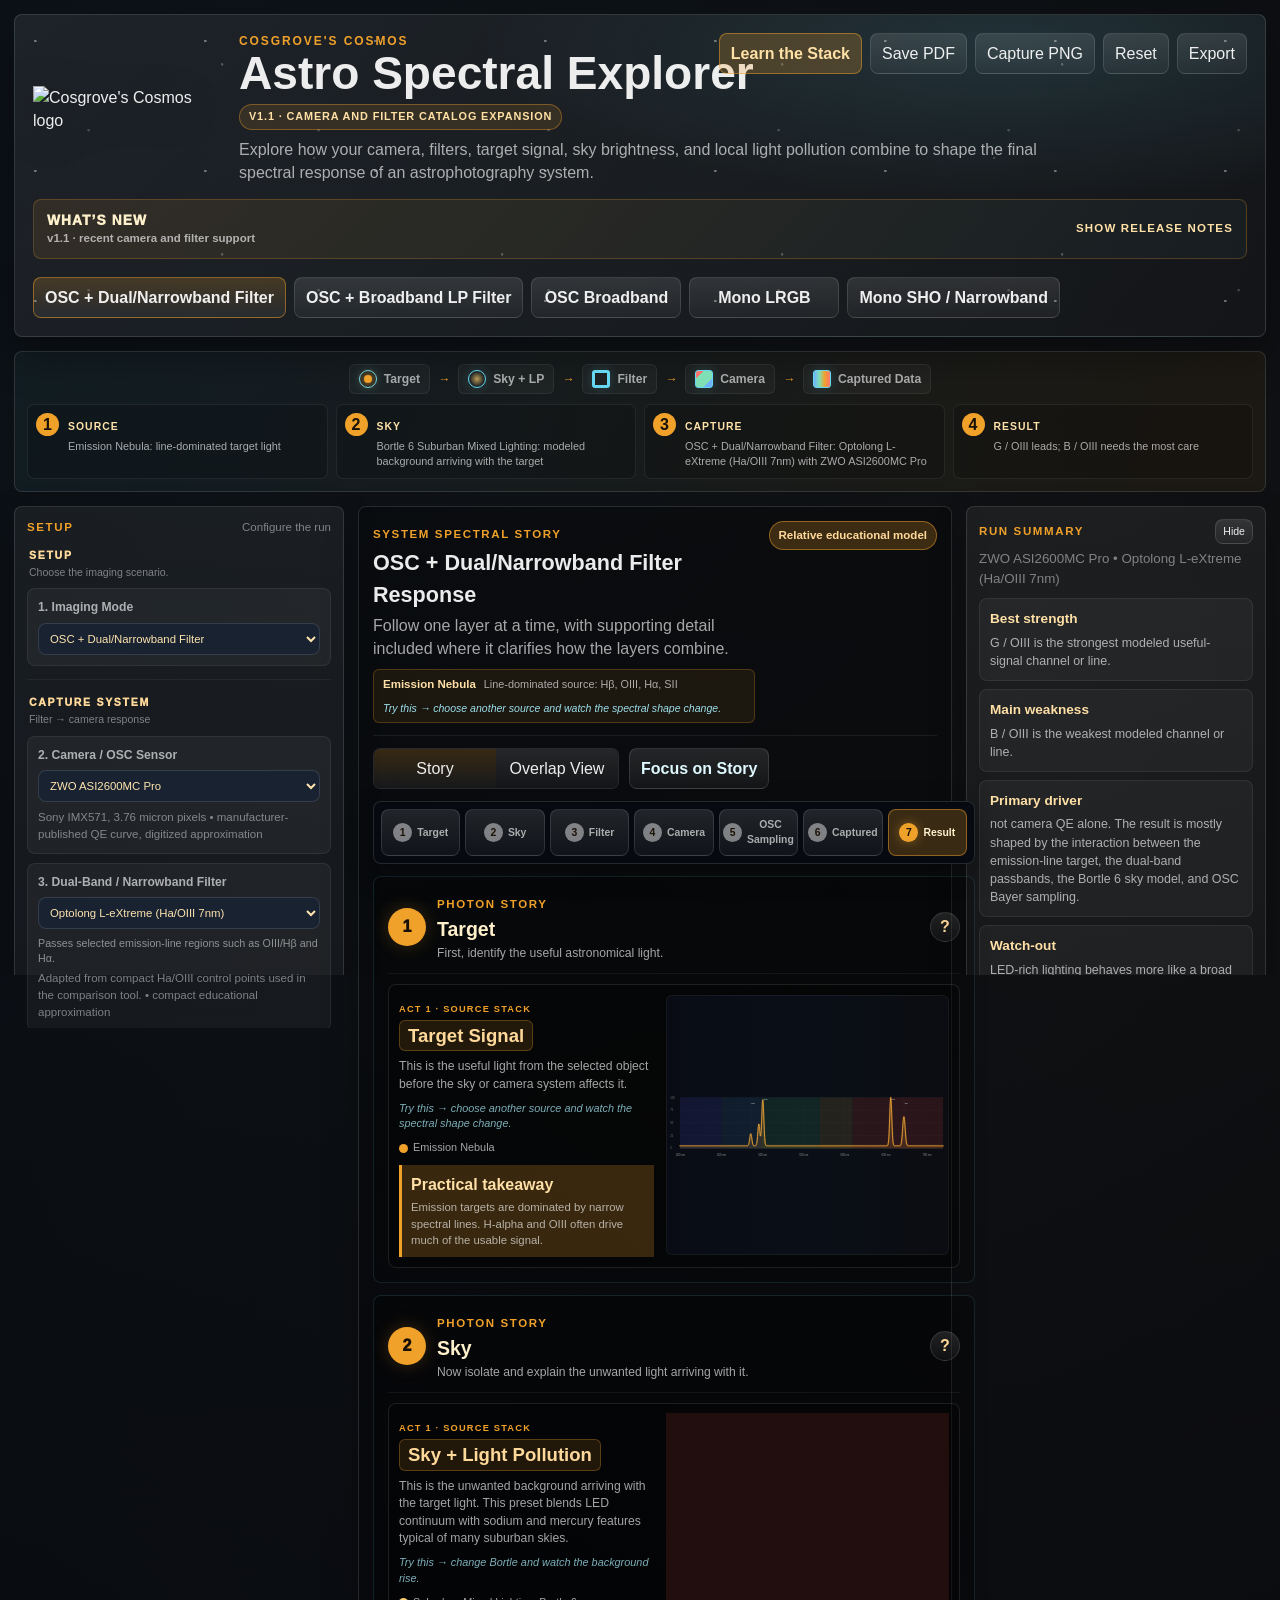
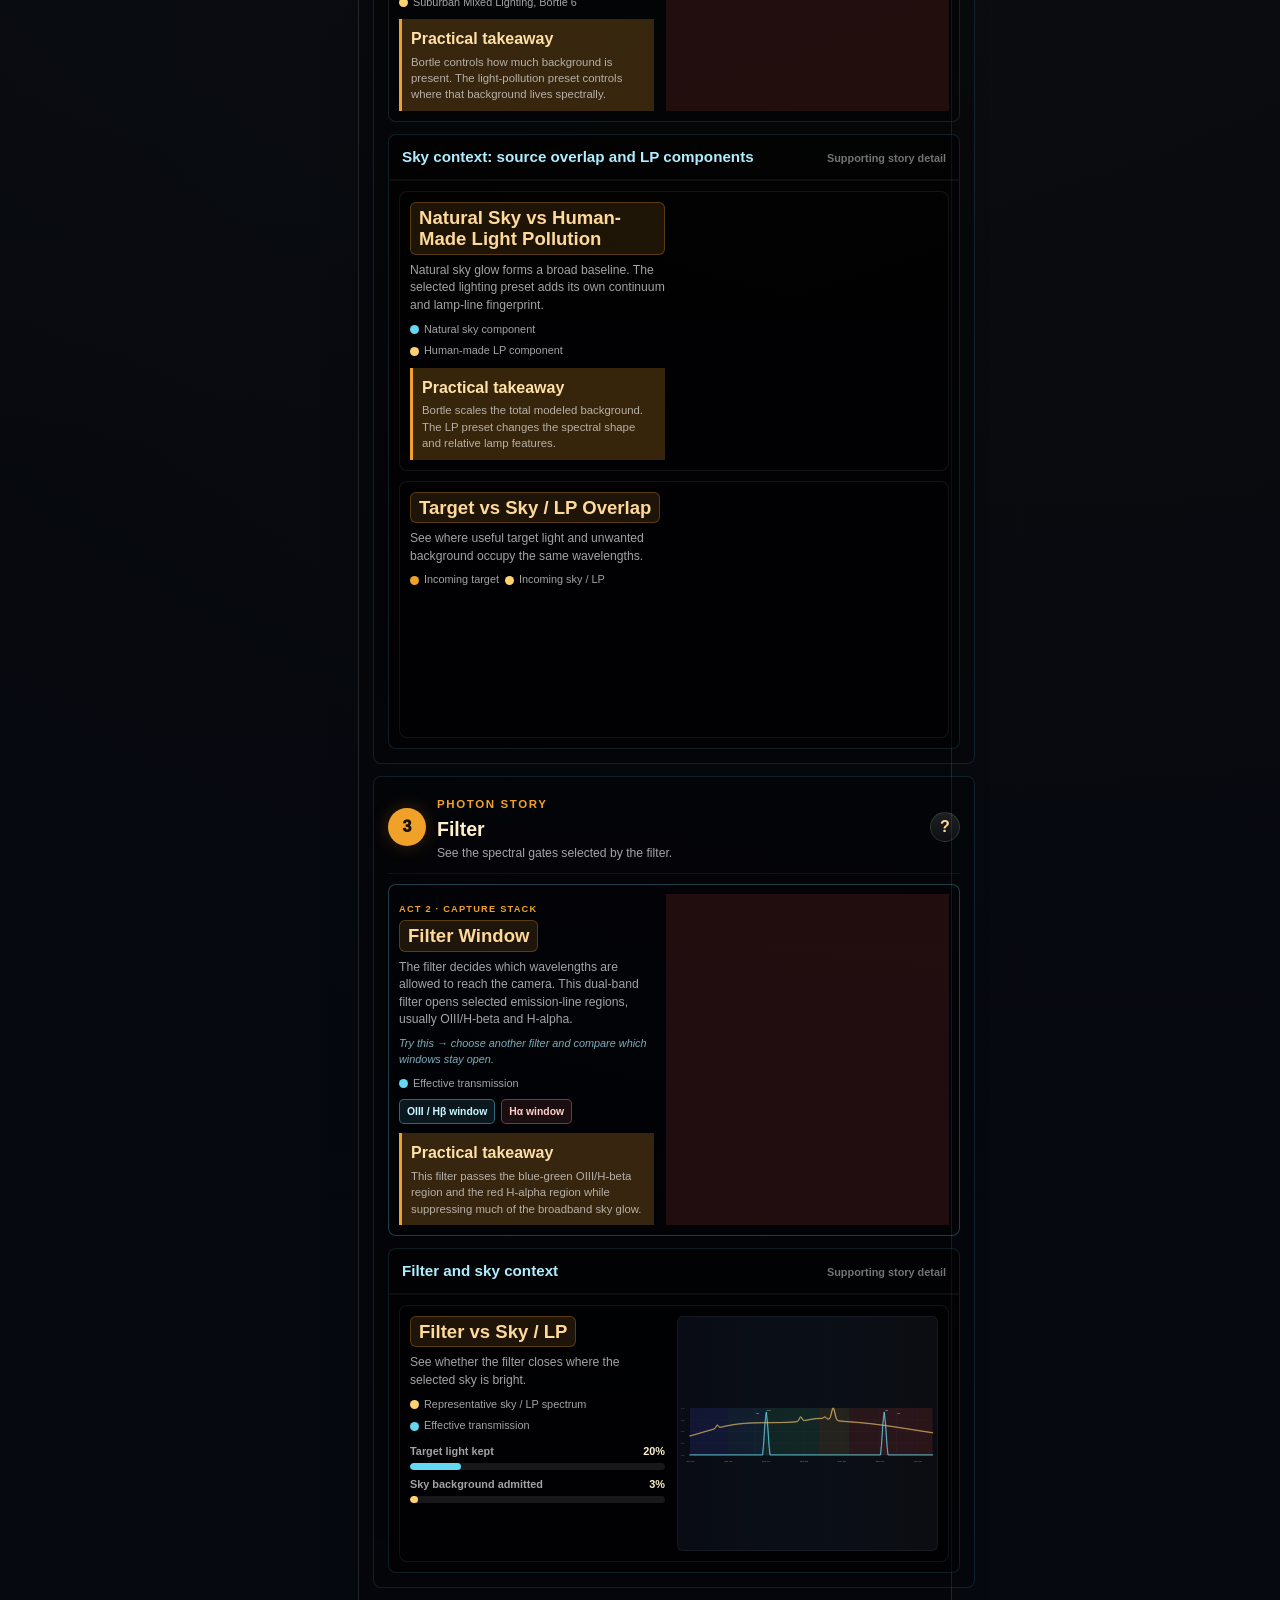
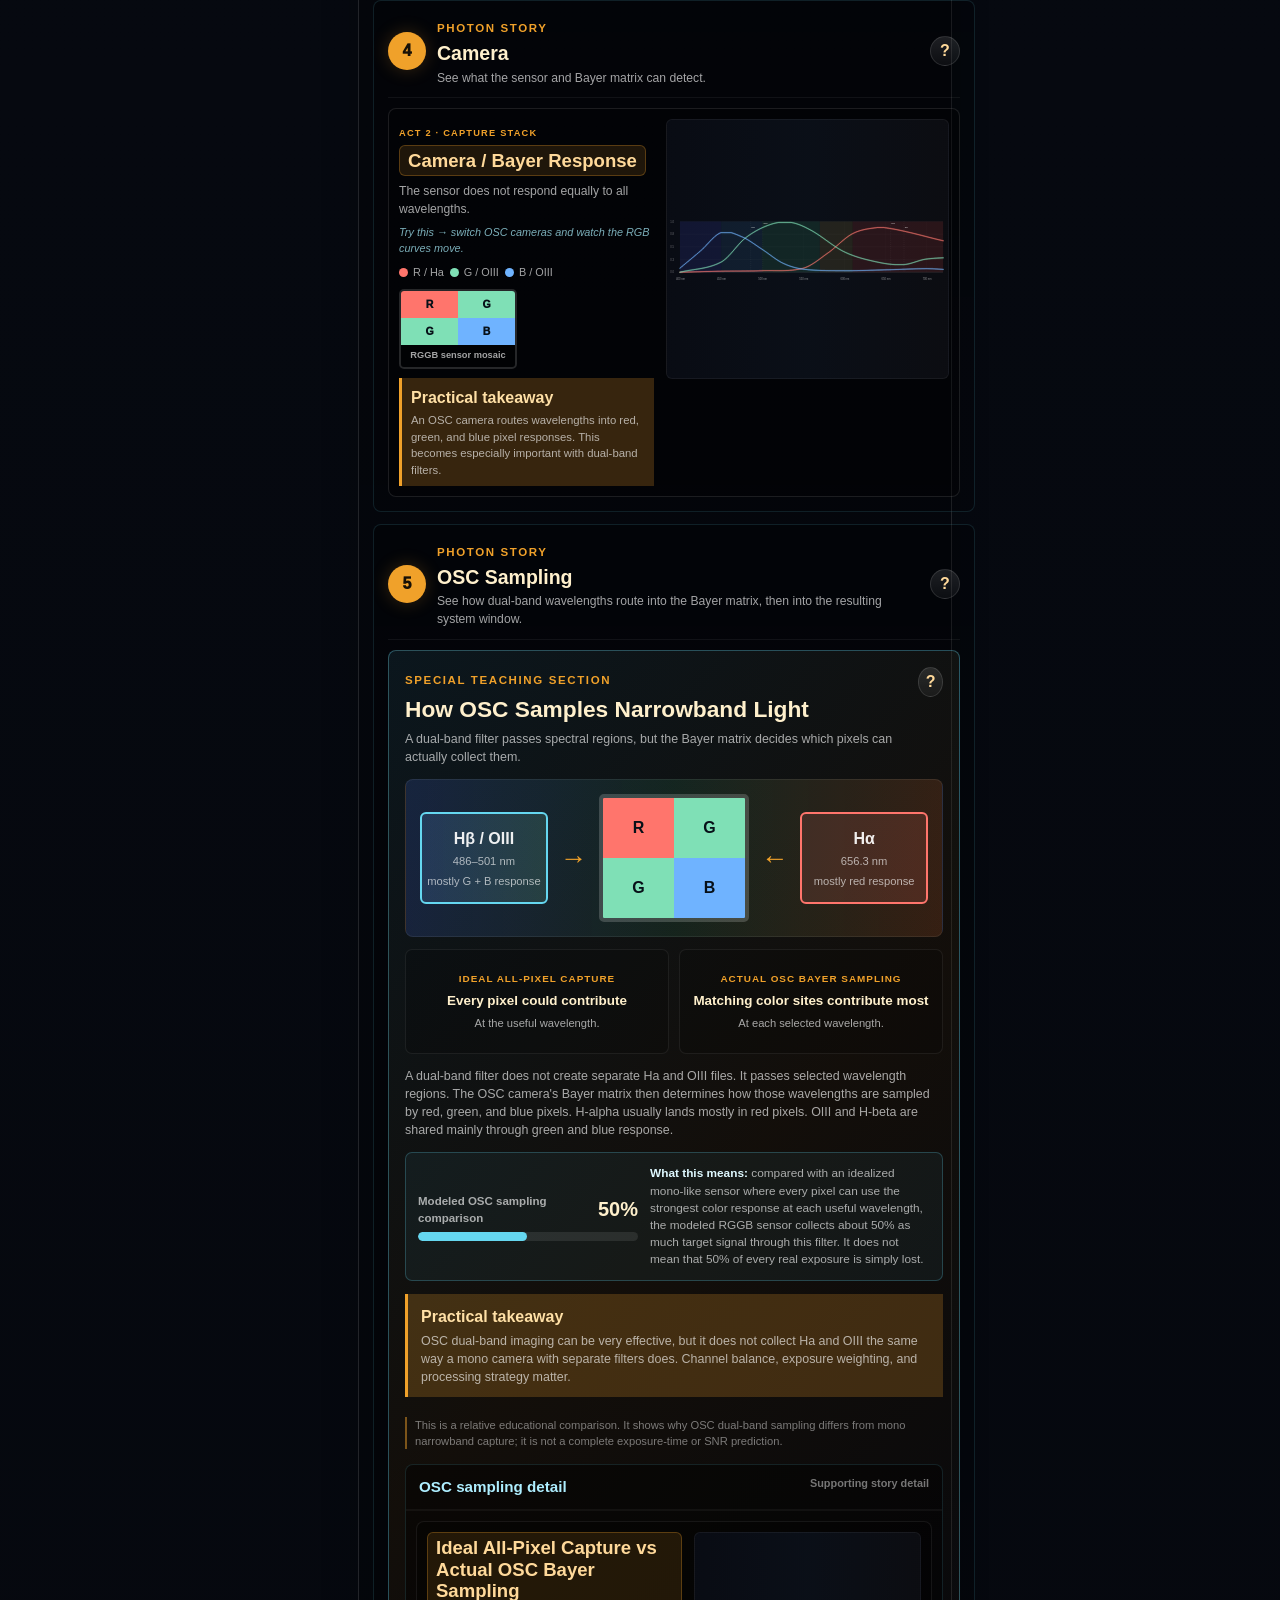
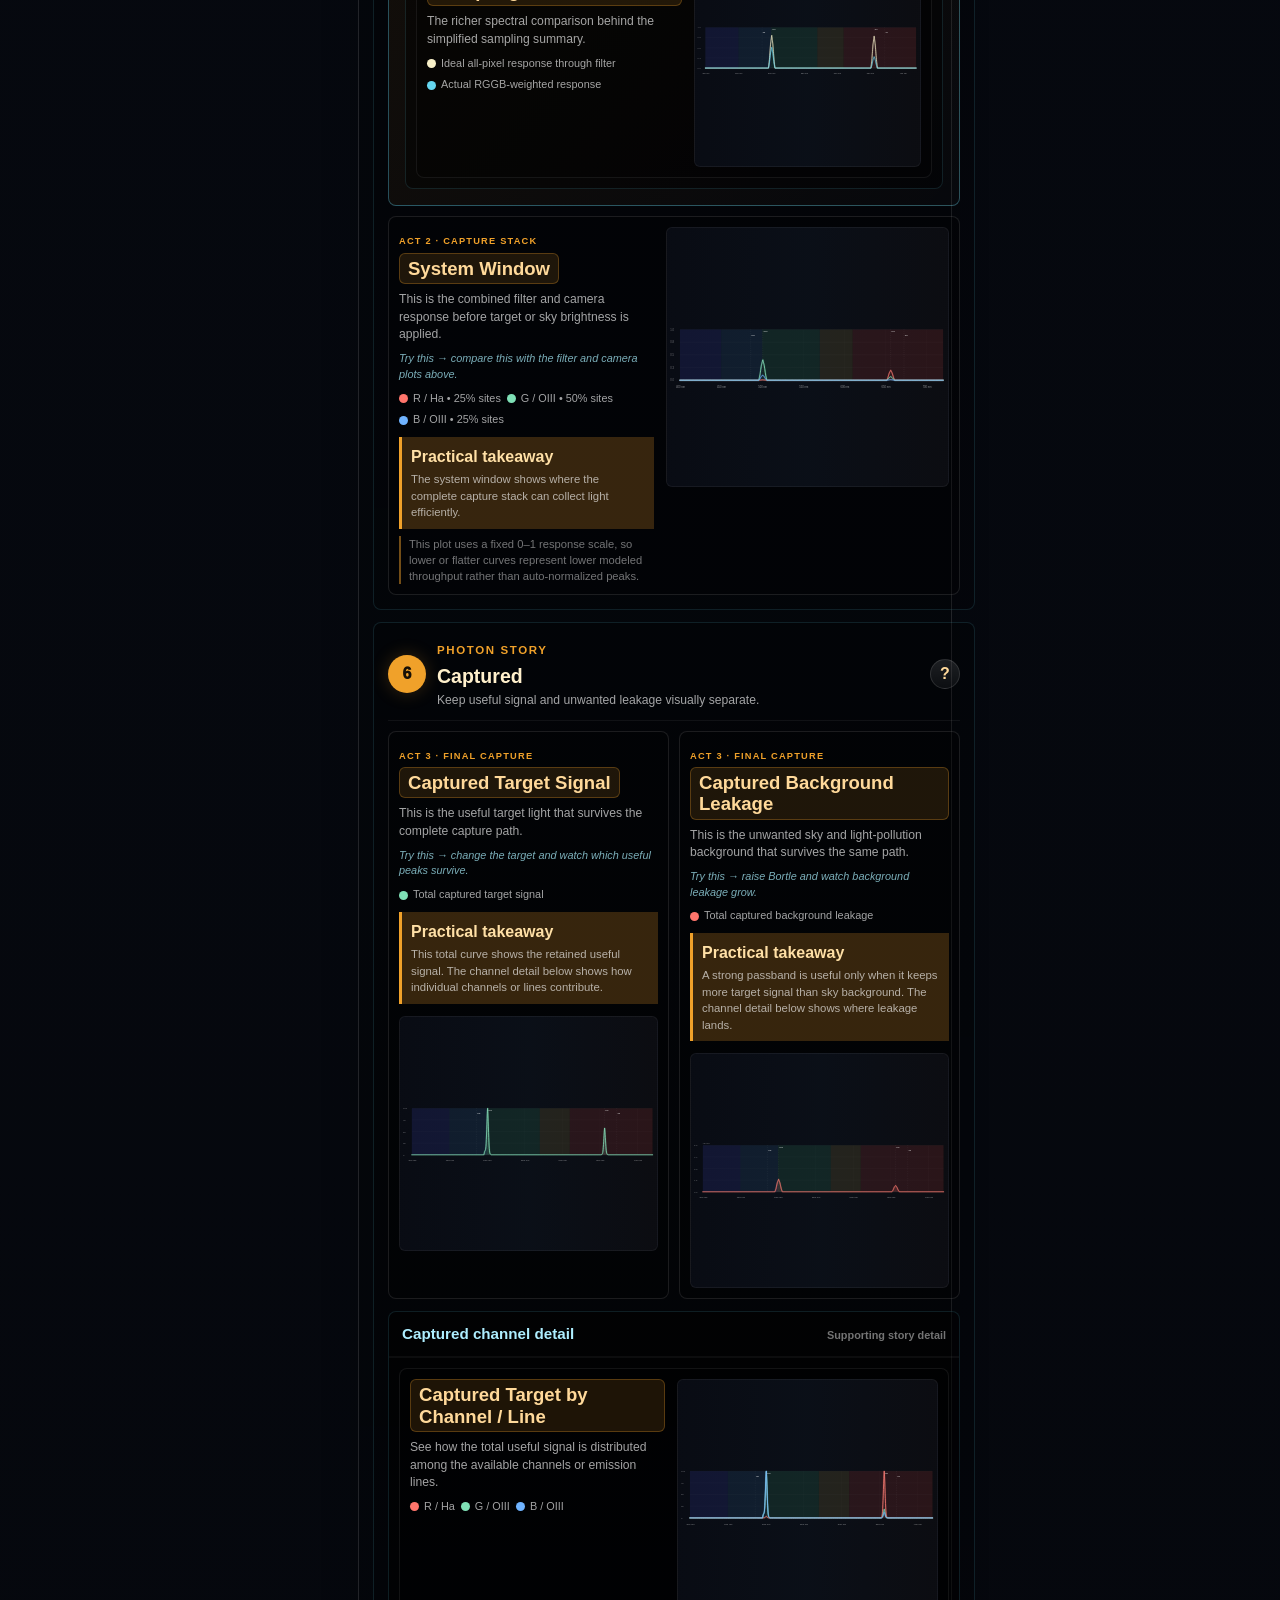
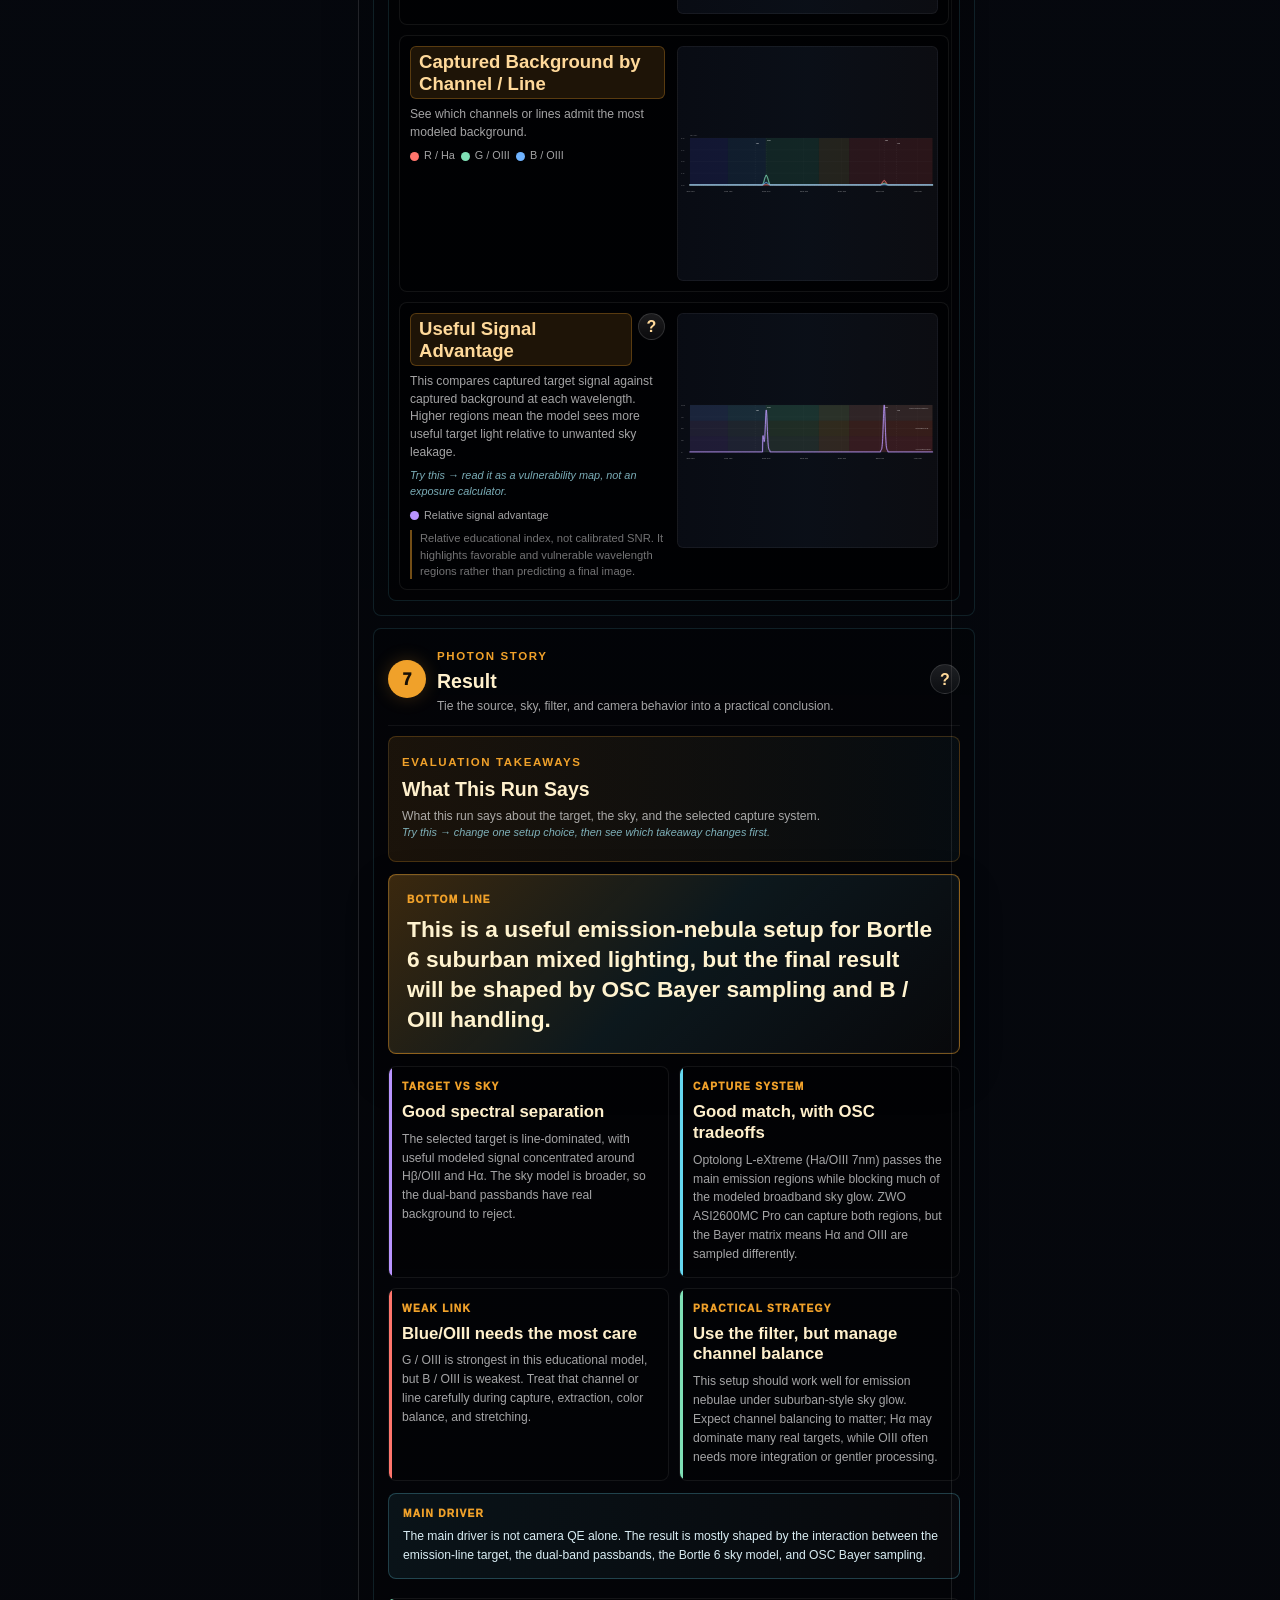
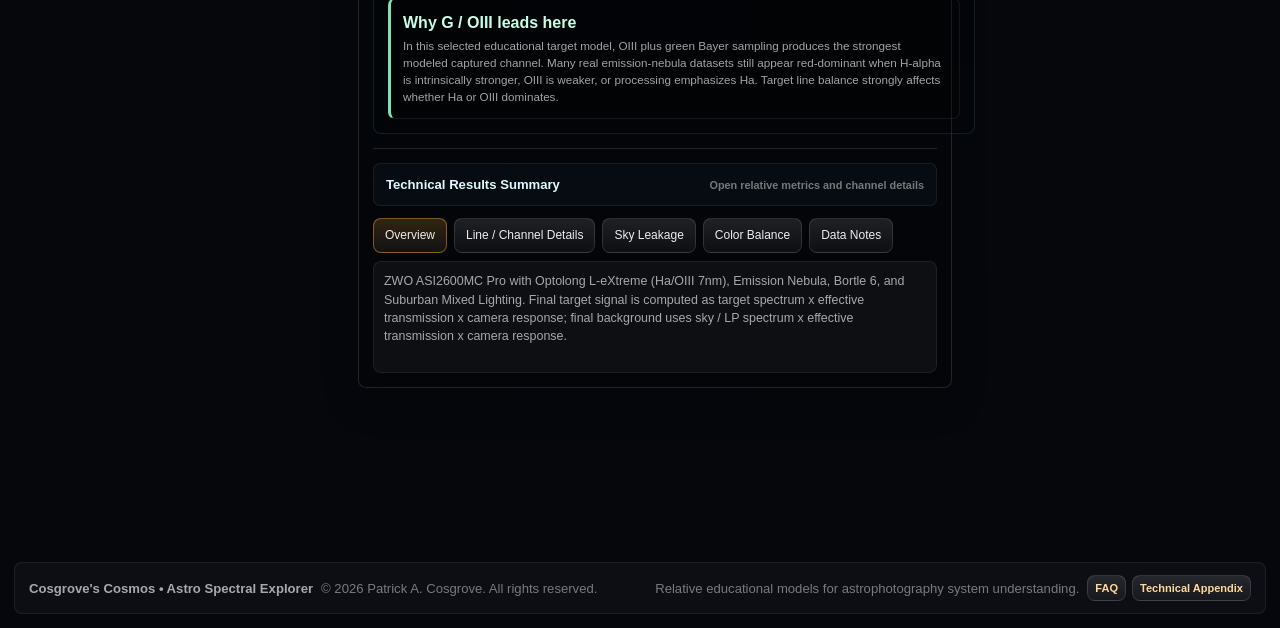
==== commit fb7e6e07: "Add files via upload" ====
--- a/Astro-Spectral-Explorer/index.html
+++ b/Astro-Spectral-Explorer/index.html
@@ -14,6 +14,7 @@
         <div>
           <div class="site-name">Cosgrove's Cosmos</div>
           <h1>Astro Spectral Explorer</h1>
+          <div class="tool-version-badge">v1.1 · Camera and filter catalog expansion</div>
           <p>Explore how your camera, filters, target signal, sky brightness, and local light pollution combine to shape the final spectral response of an astrophotography system.</p>
         </div>
       </div>
@@ -24,6 +25,48 @@
         <button id="resetBtn" type="button">Reset</button>
         <button id="exportBtn" type="button">Export</button>
       </div>
+      <details class="release-notes-card">
+        <summary>
+          <div>
+            <div class="release-notes-title">What’s New</div>
+            <div class="release-notes-meta">v1.1 · recent camera and filter support</div>
+          </div>
+          <div class="summary-meta">Show release notes</div>
+        </summary>
+        <div class="release-notes-body">
+          <div class="release-notes-intro">This release imports the latest System Compare and Exposure Explorer catalog work into the spectral-response teaching view, with weak-proxy items called out where the source data is less complete.</div>
+          <div class="release-notes-grid">
+            <div class="release-note-block">
+              <h4>New cameras</h4>
+              <ul>
+                <li>QHY247C, marked as weak QE-proxy support</li>
+                <li>QHY183C</li>
+                <li>QHY MiniCam8M and MiniCam8C</li>
+                <li>ZWO ASI678MM and ASI678MC</li>
+                <li>ZWO ASI294MM Pro Bin 1 and Bin 2 readout-mode entries</li>
+              </ul>
+            </div>
+            <div class="release-note-block">
+              <h4>New filter support</h4>
+              <ul>
+                <li>Baader IR-Cut Moon & Skyglow Neodymium</li>
+                <li>SVBONY SV260 Multi-Bandpass, marked as estimated / provisional spectral support</li>
+                <li>SVBONY SV220 Ha/OIII 7nm</li>
+                <li>SVBONY SV220 SII/OIII 7nm</li>
+                <li>SVBONY SV220 Ha/OIII + SII/OIII combo workflow</li>
+              </ul>
+            </div>
+            <div class="release-note-block">
+              <h4>Model notes</h4>
+              <ul>
+                <li>Spectral Explorer now mirrors the new camera and filter choices added to System Compare and Exposure Explorer.</li>
+                <li>ASI294MM Pro Bin 1 is treated as a distinct readout mode rather than ordinary software binning.</li>
+                <li>Weak or estimated curves remain labeled in the UI so they are not mistaken for lab-grade spectral measurements.</li>
+              </ul>
+            </div>
+          </div>
+        </div>
+      </details>
       <div class="mode-bar" id="modeBar" aria-label="Imaging mode"></div>
     </header>
 
--- a/Astro-Spectral-Explorer/styles.css
+++ b/Astro-Spectral-Explorer/styles.css
@@ -80,8 +80,101 @@
 .site-name { color: var(--cc-accent); font-size: 0.75rem; font-weight: 900; letter-spacing: 0.16em; text-transform: uppercase; }
 h1, h2, h3, p { margin-top: 0; }
 h1 { margin-bottom: 6px; font-size: clamp(1.8rem, 3.6vw, 3.15rem); line-height: 1.02; letter-spacing: 0; }
+.tool-version-badge {
+  display: inline-flex;
+  align-items: center;
+  gap: 7px;
+  margin: 0 0 8px;
+  padding: 4px 9px;
+  border: 1px solid rgba(240,161,42,0.38);
+  border-radius: 999px;
+  color: #ffe0a6;
+  background: rgba(240,161,42,0.12);
+  font-size: 0.68rem;
+  font-weight: 900;
+  letter-spacing: 0.08em;
+  text-transform: uppercase;
+}
 .cc-header p { color: var(--cc-muted); max-width: 820px; margin-bottom: 0; }
 .header-actions { position: absolute; top: 18px; right: 18px; display: flex; gap: 8px; }
+.release-notes-card {
+  margin-top: 14px;
+  border: 1px solid rgba(240,161,42,0.24);
+  border-radius: 8px;
+  background: linear-gradient(135deg, rgba(240,161,42,0.10), rgba(101,215,240,0.045));
+  overflow: hidden;
+}
+.release-notes-card > summary {
+  list-style: none;
+  display: flex;
+  align-items: center;
+  justify-content: space-between;
+  gap: 16px;
+  padding: 11px 13px;
+  cursor: pointer;
+  user-select: none;
+}
+.release-notes-card > summary::-webkit-details-marker { display: none; }
+.release-notes-title {
+  color: #fff0cc;
+  font-size: 0.86rem;
+  font-weight: 950;
+  letter-spacing: 0.08em;
+  text-transform: uppercase;
+}
+.release-notes-meta,
+.summary-meta {
+  color: var(--cc-muted);
+  font-size: 0.72rem;
+  font-weight: 800;
+}
+.summary-meta {
+  flex: 0 0 auto;
+  color: #ffe0a6;
+  text-transform: uppercase;
+  letter-spacing: 0.10em;
+}
+.release-notes-card[open] .summary-meta { color: var(--cc-cyan); }
+.release-notes-body {
+  border-top: 1px solid rgba(255,255,255,0.08);
+  padding: 13px;
+}
+.release-notes-intro {
+  max-width: 960px;
+  color: var(--cc-muted);
+  font-size: 0.78rem;
+  line-height: 1.5;
+  margin-bottom: 10px;
+}
+.release-notes-grid {
+  display: grid;
+  grid-template-columns: repeat(3, minmax(0, 1fr));
+  gap: 10px;
+}
+.release-note-block {
+  border: 1px solid var(--cc-border-soft);
+  border-radius: 8px;
+  background: rgba(0,0,0,0.18);
+  padding: 11px;
+}
+.release-note-block h4 {
+  margin: 0 0 7px;
+  color: #aeeeff;
+  font-size: 0.78rem;
+  letter-spacing: 0.08em;
+  text-transform: uppercase;
+}
+.release-note-block ul {
+  margin: 0;
+  padding-left: 18px;
+  display: grid;
+  gap: 5px;
+}
+.release-note-block li {
+  color: var(--cc-text);
+  font-size: 0.76rem;
+  line-height: 1.38;
+}
 .mode-bar { display: flex; flex-wrap: wrap; gap: 8px; margin-top: 18px; }
 .mode-bar button { min-width: 150px; font-weight: 800; }
 
@@ -448,6 +541,8 @@
   .brand-lockup { grid-template-columns: 64px minmax(0, 1fr); }
   .brand-logo { width: 64px; }
   .header-actions { position: static; margin-top: 12px; }
+  .release-notes-card > summary { align-items: flex-start; flex-direction: column; gap: 6px; }
+  .release-notes-grid { grid-template-columns: 1fr; }
   .workspace { grid-template-columns: 1fr; overflow: visible; }
   .setup-panel,
   .interpretation-panel,
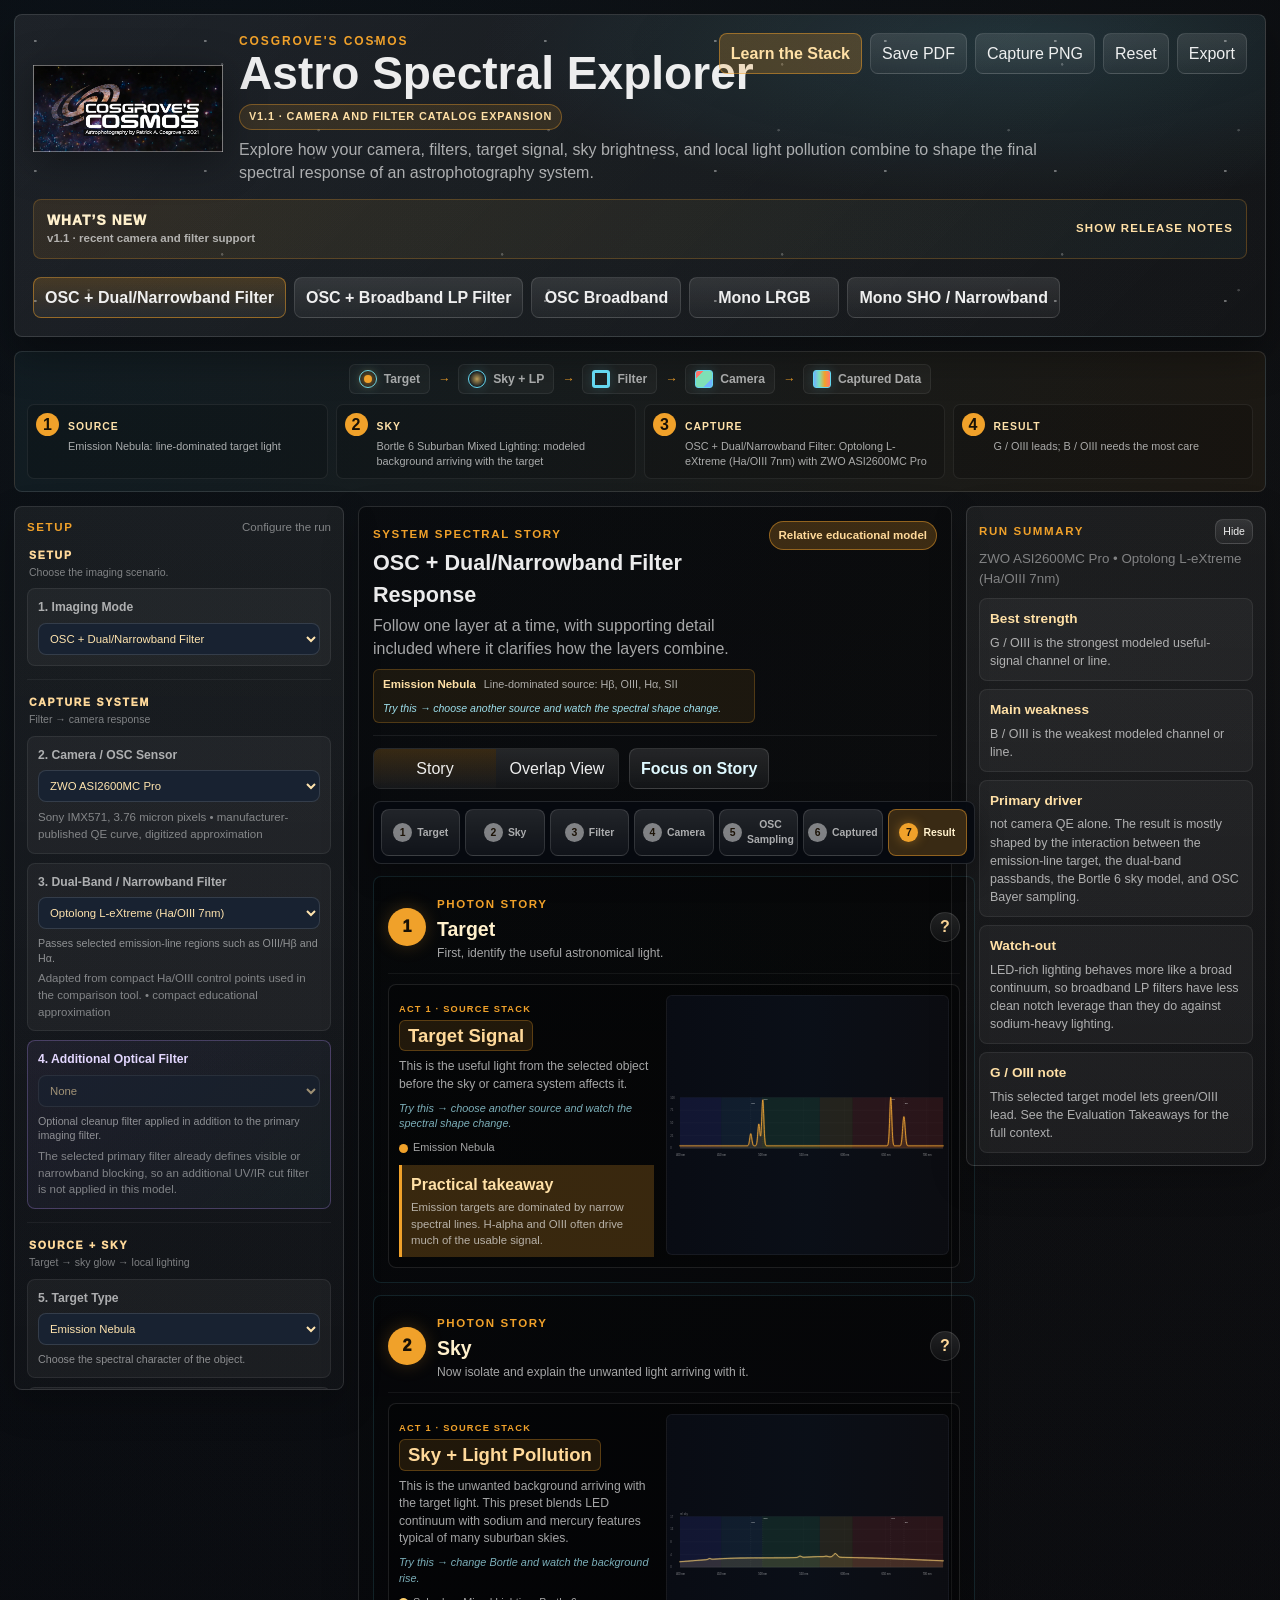
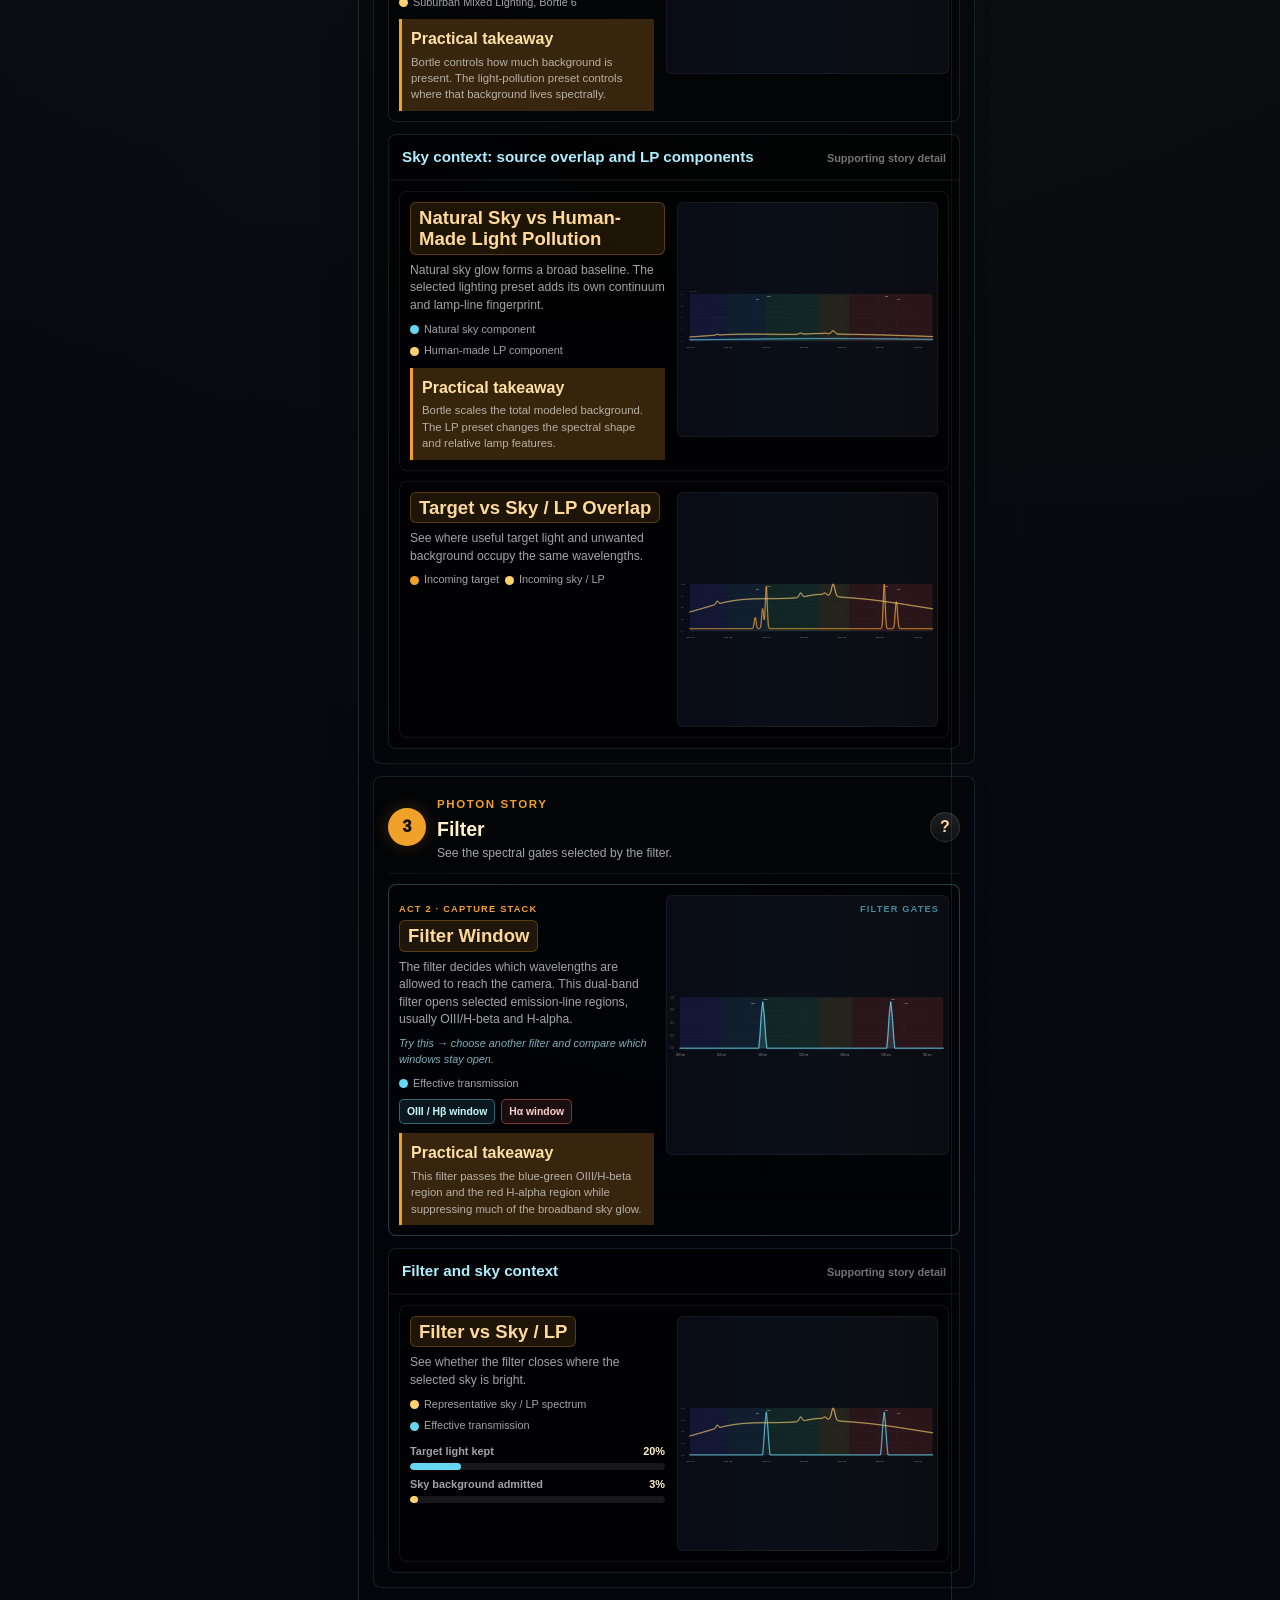
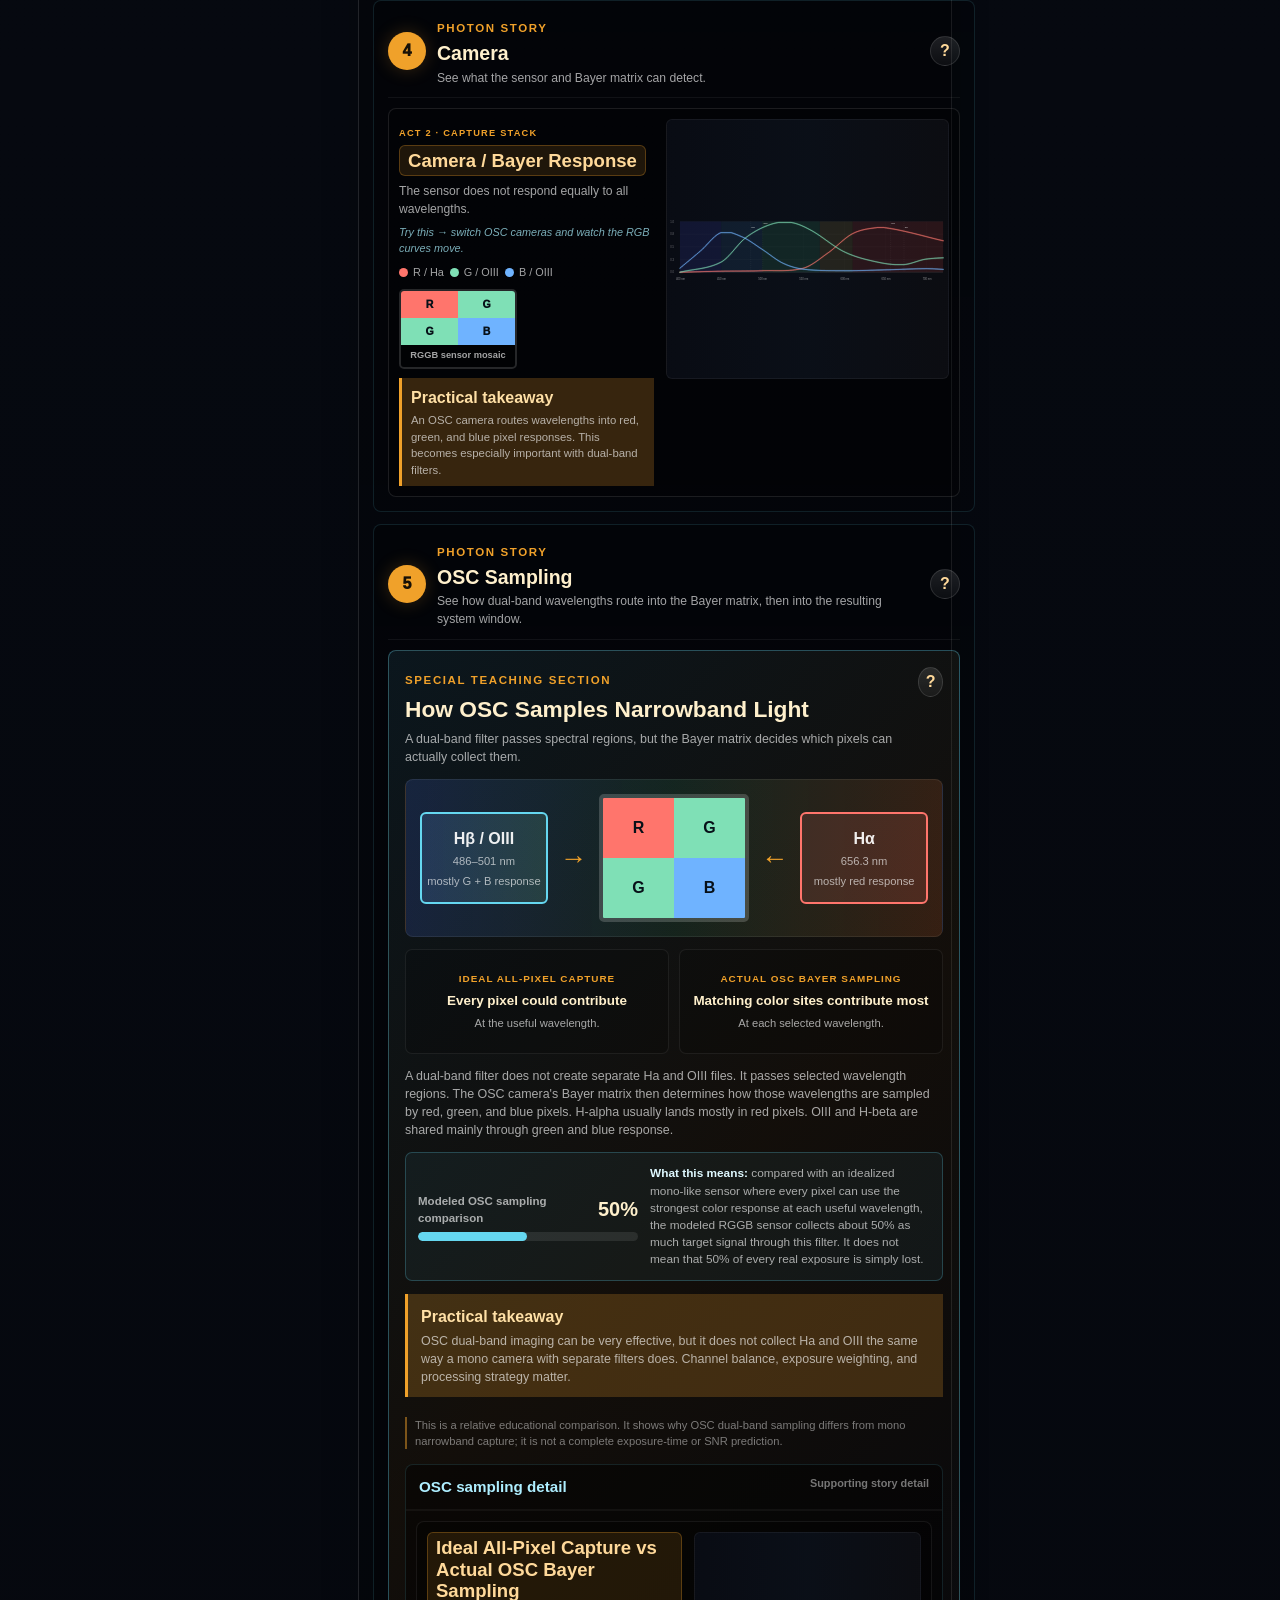
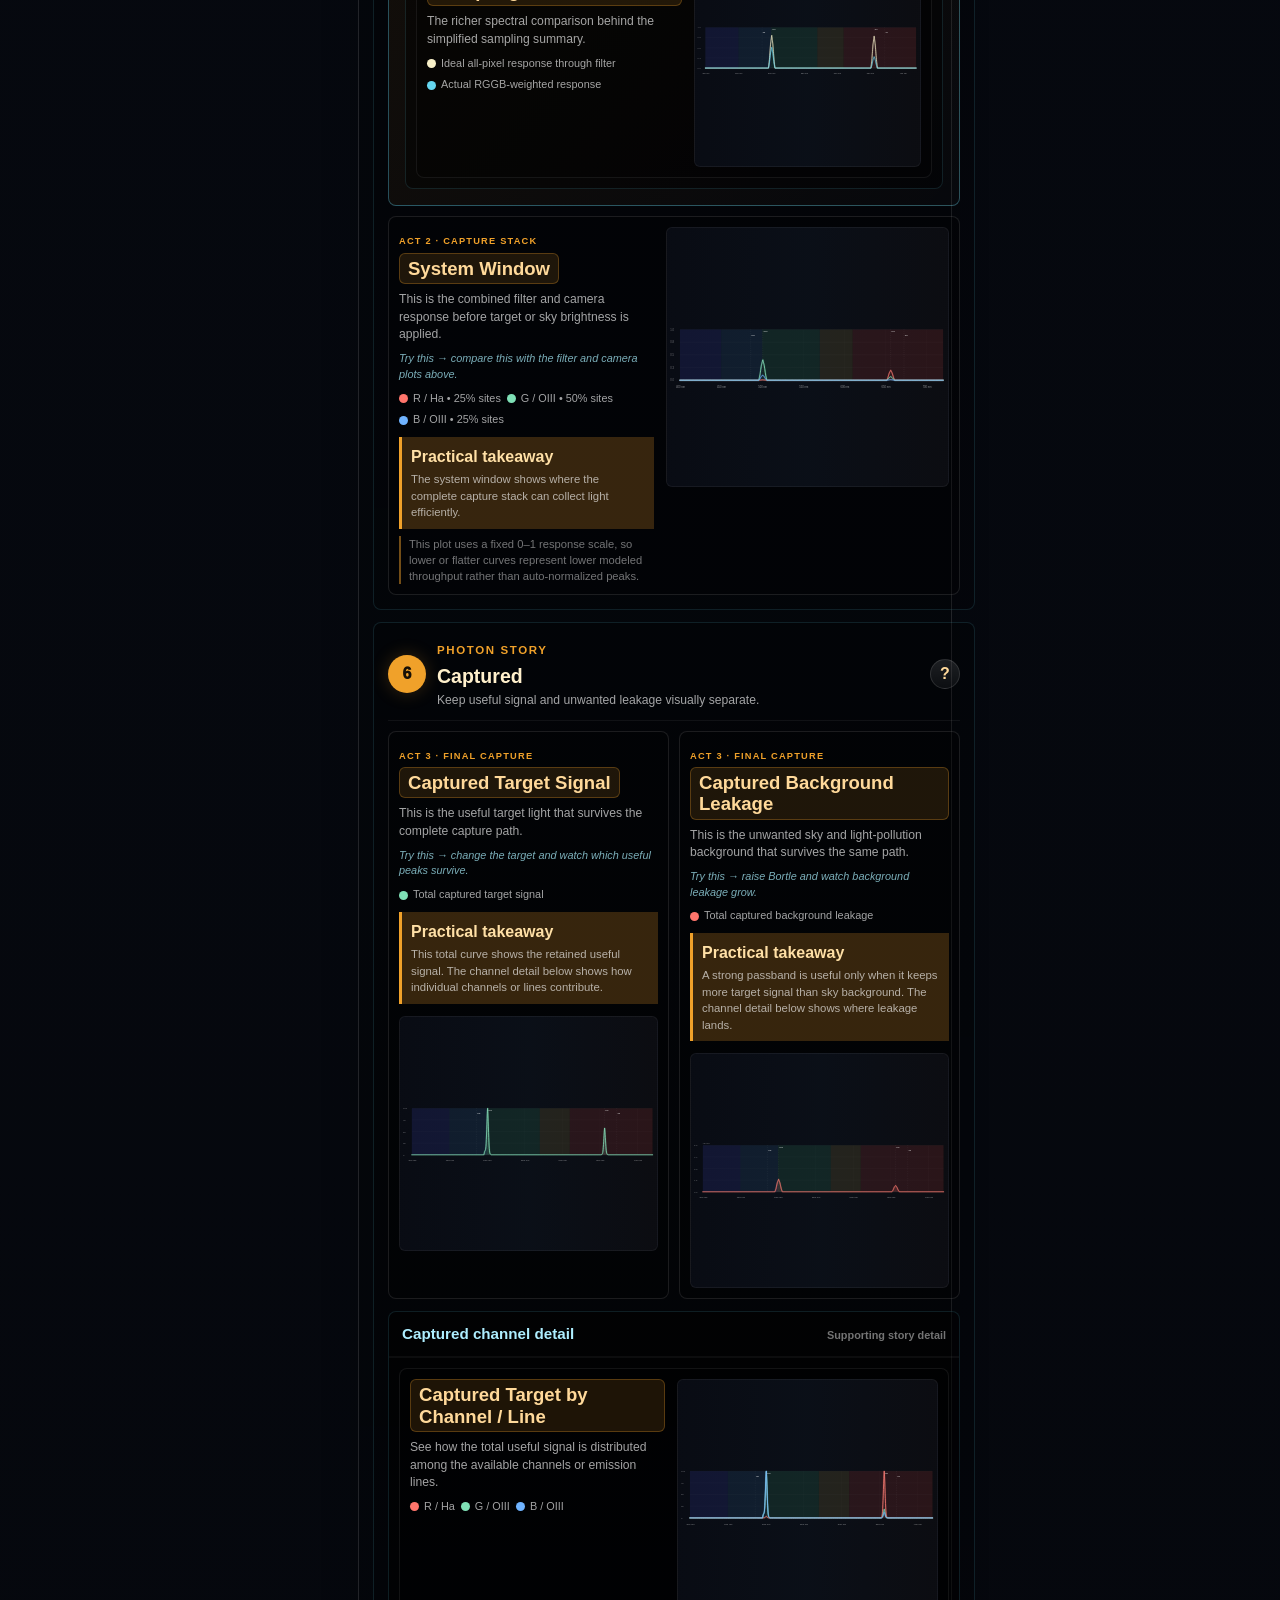
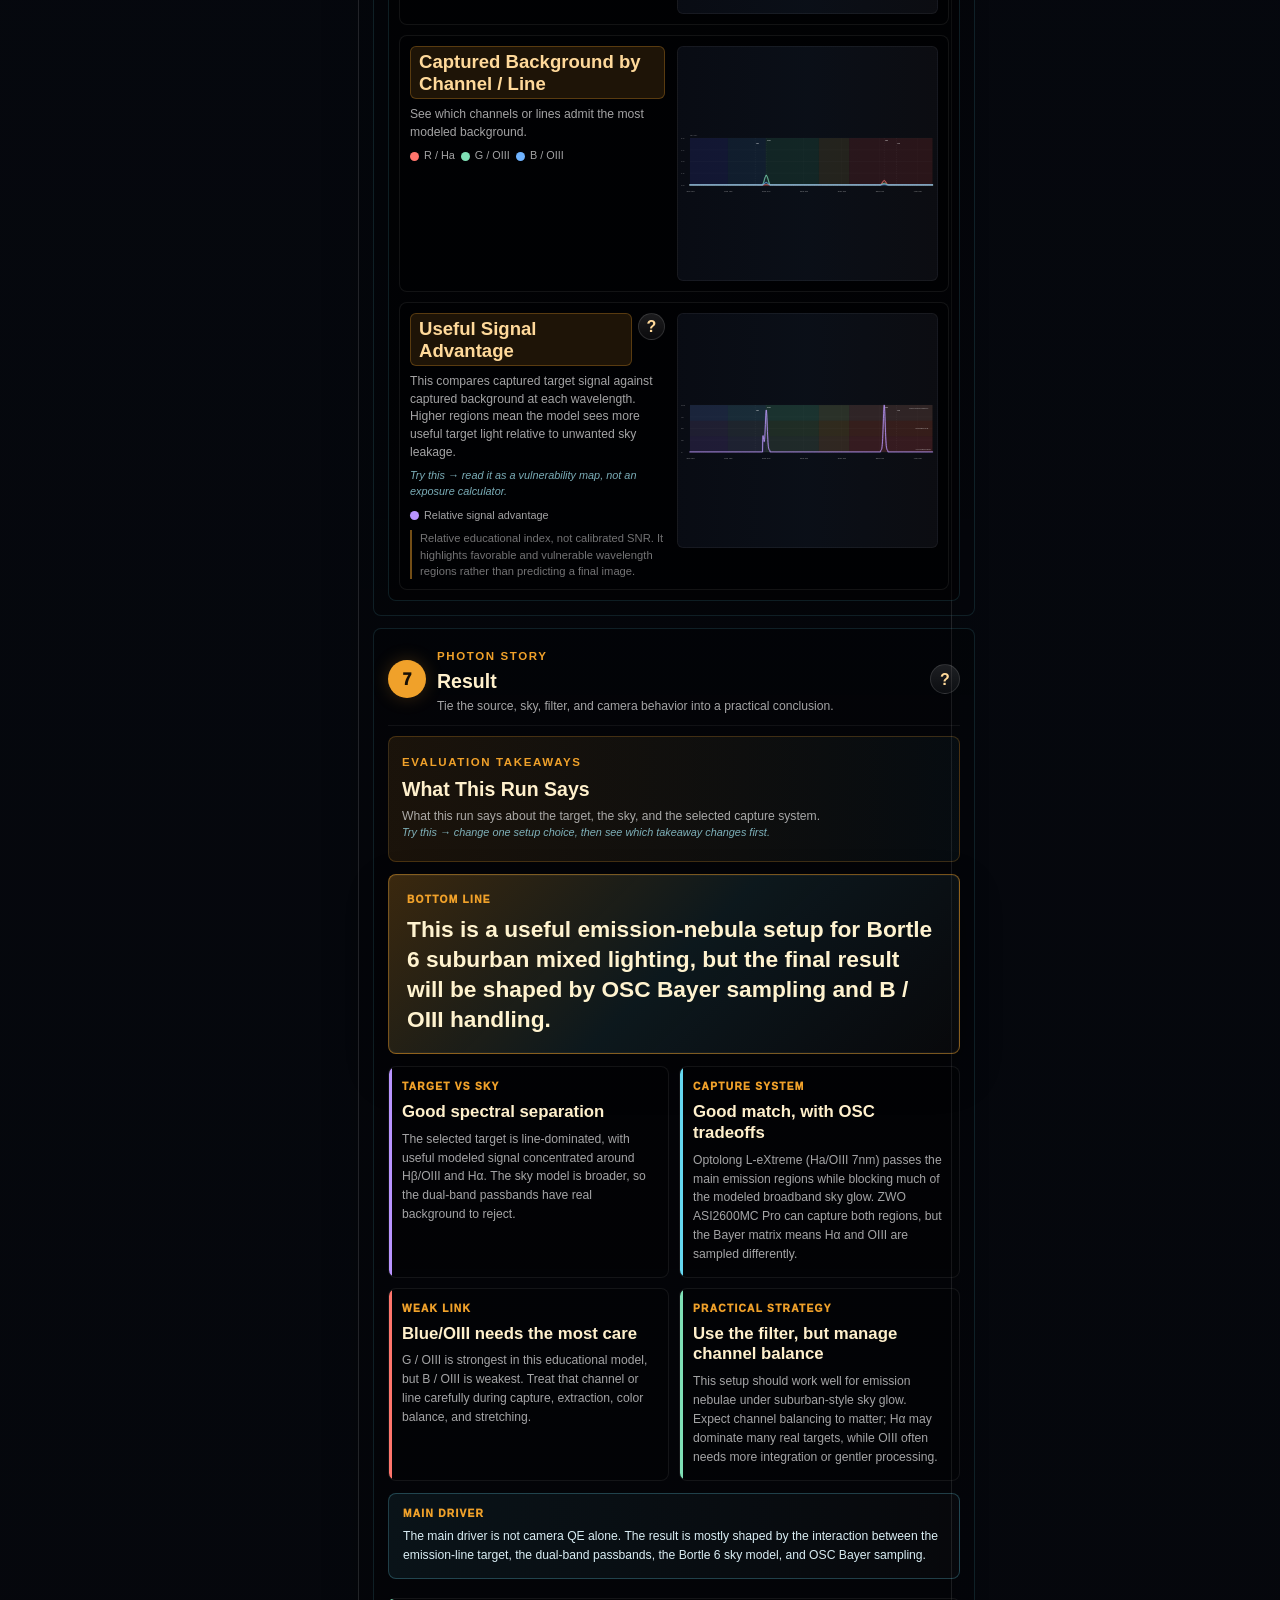
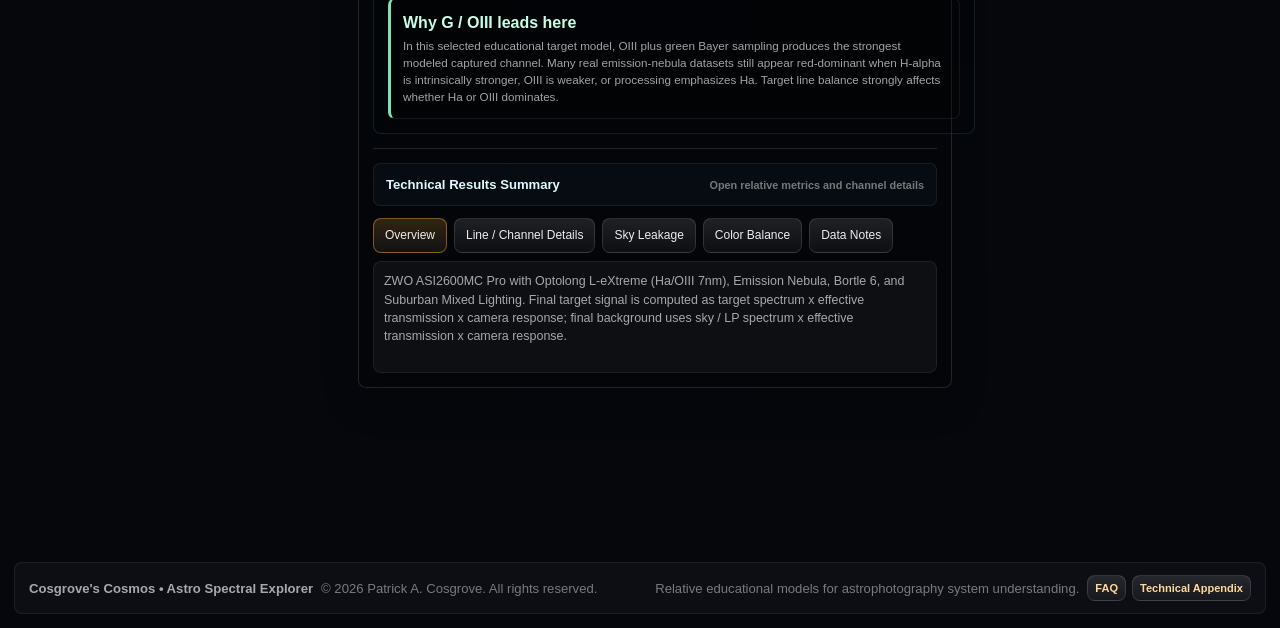
==== commit d7b936bb: "Add files via upload" ====
--- a/Astro-Spectral-Explorer/index.html
+++ b/Astro-Spectral-Explorer/index.html
@@ -10,7 +10,7 @@
   <div class="app-shell">
     <header class="cc-header">
       <div class="brand-lockup">
-        <img src="./assets/cosgroves-cosmos-logo.webp" alt="Cosgrove's Cosmos logo" class="brand-logo">
+        <img src="[data-uri]" alt="Cosgrove's Cosmos logo" class="brand-logo">
         <div>
           <div class="site-name">Cosgrove's Cosmos</div>
           <h1>Astro Spectral Explorer</h1>
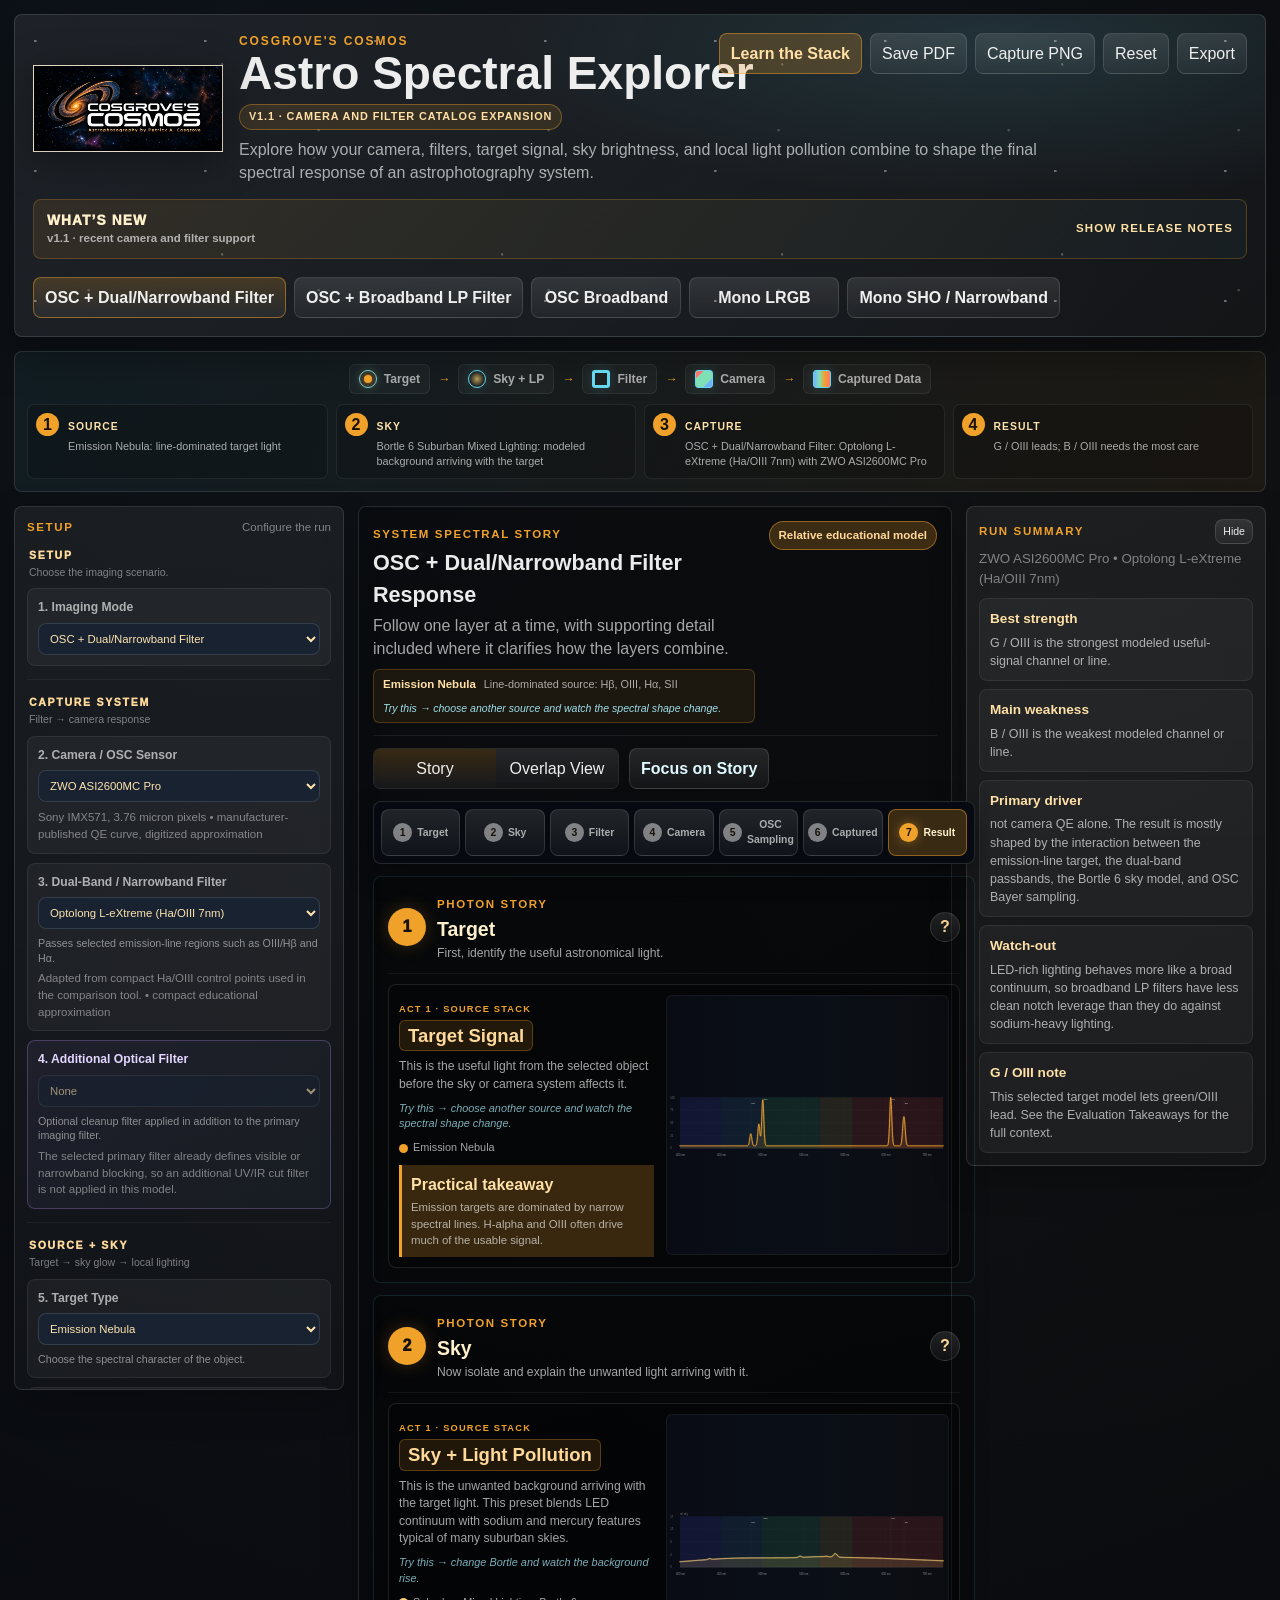
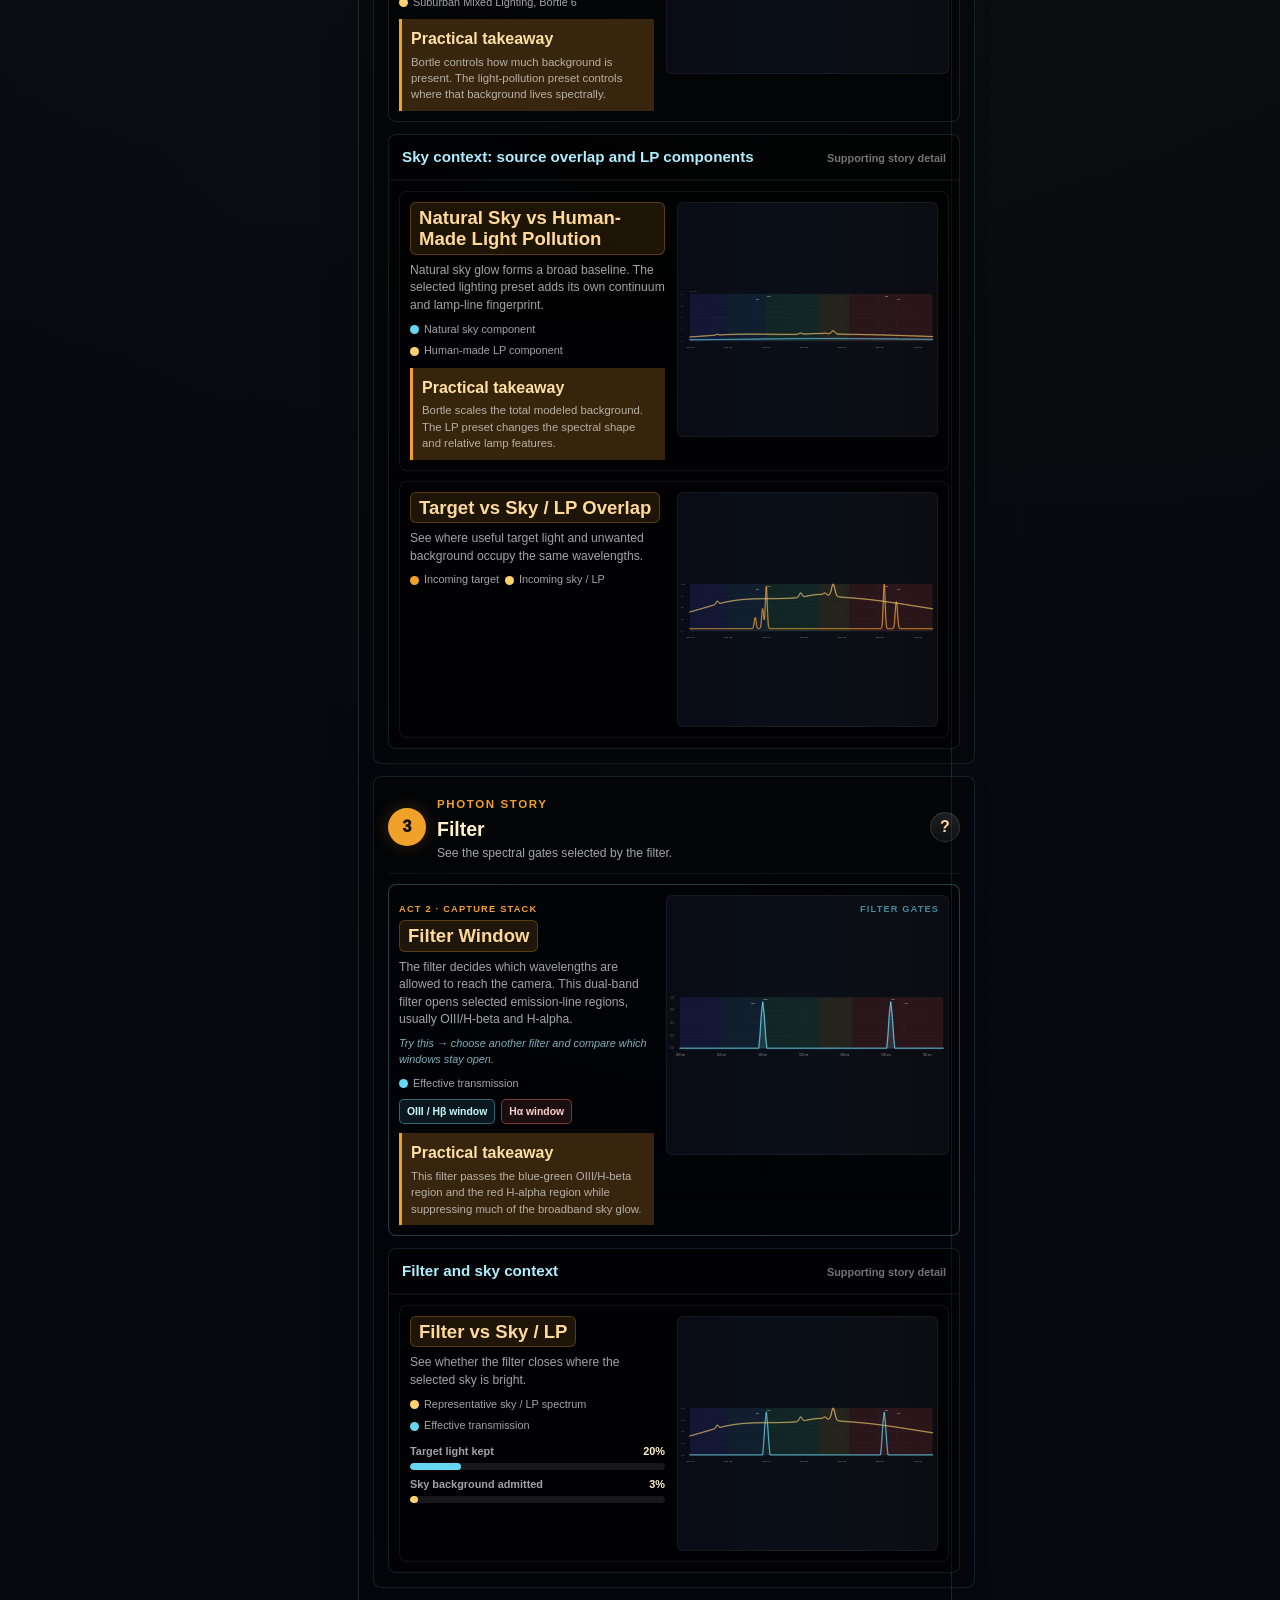
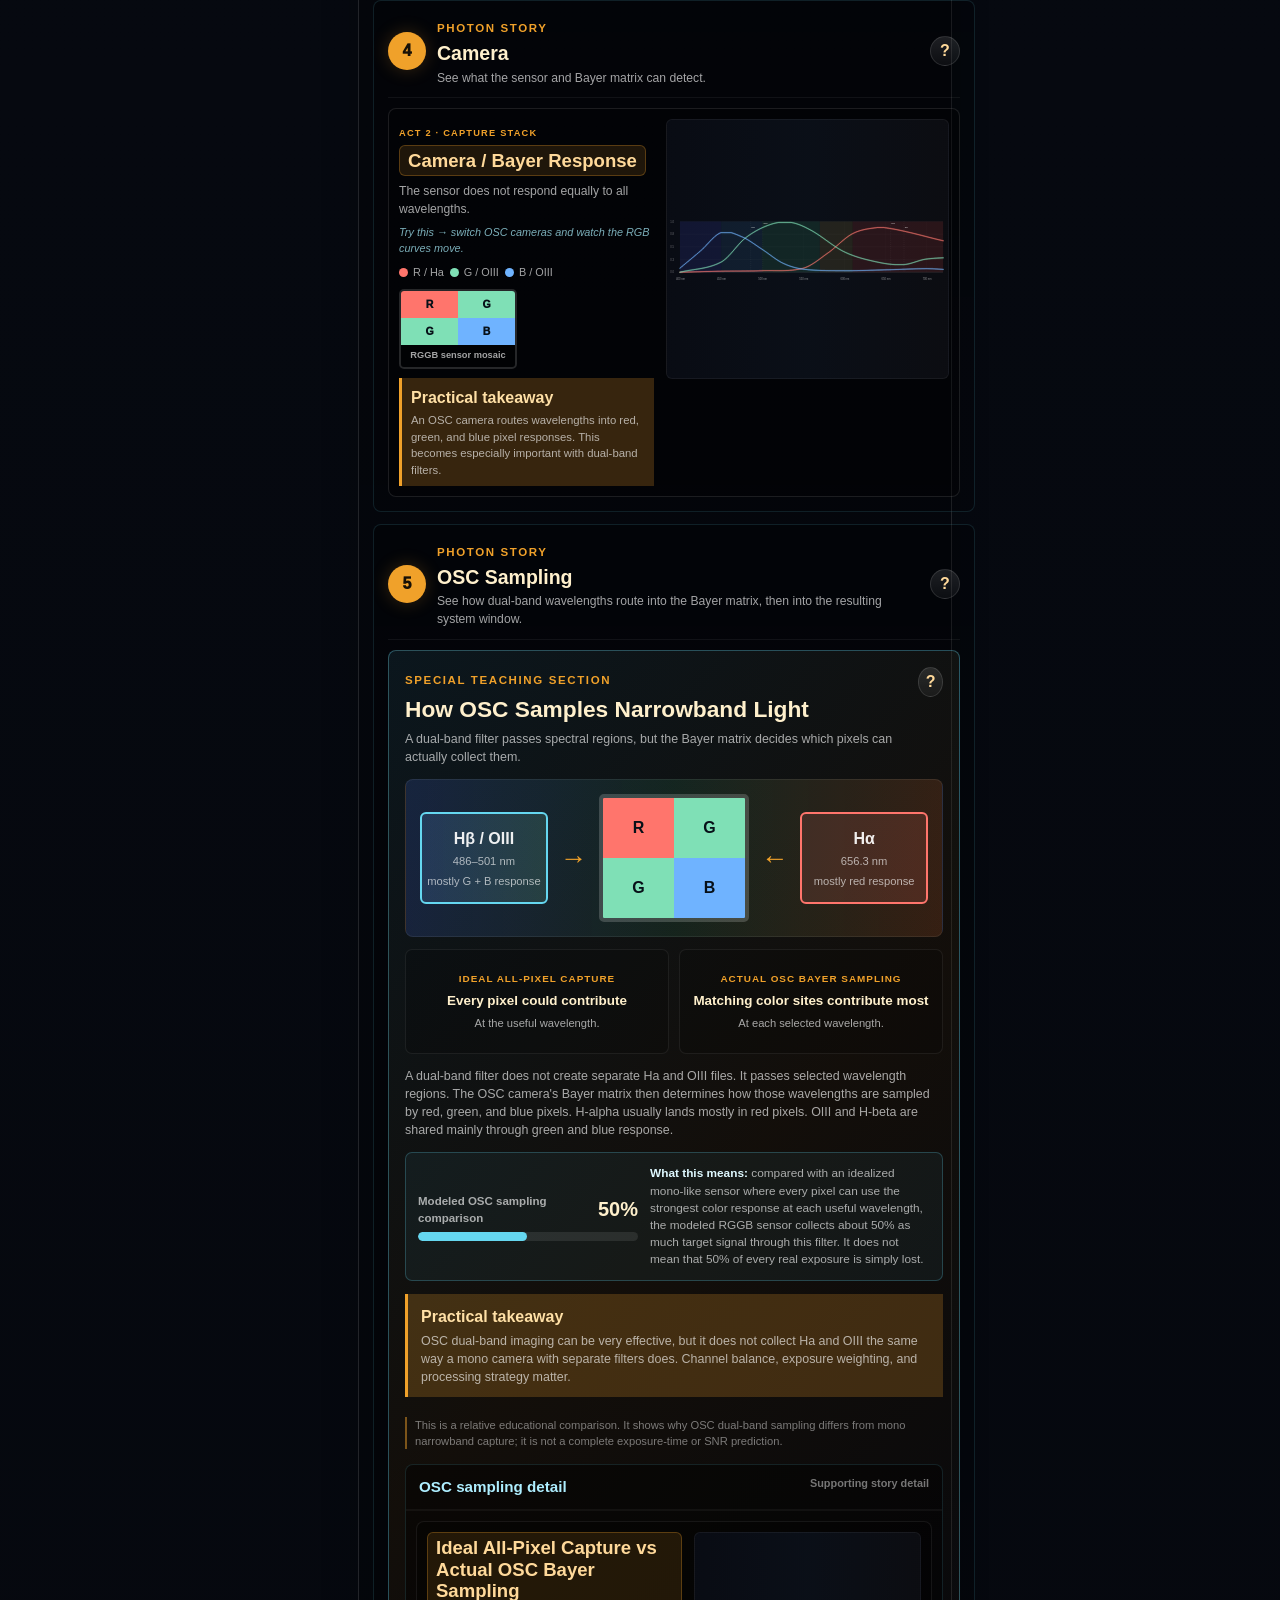
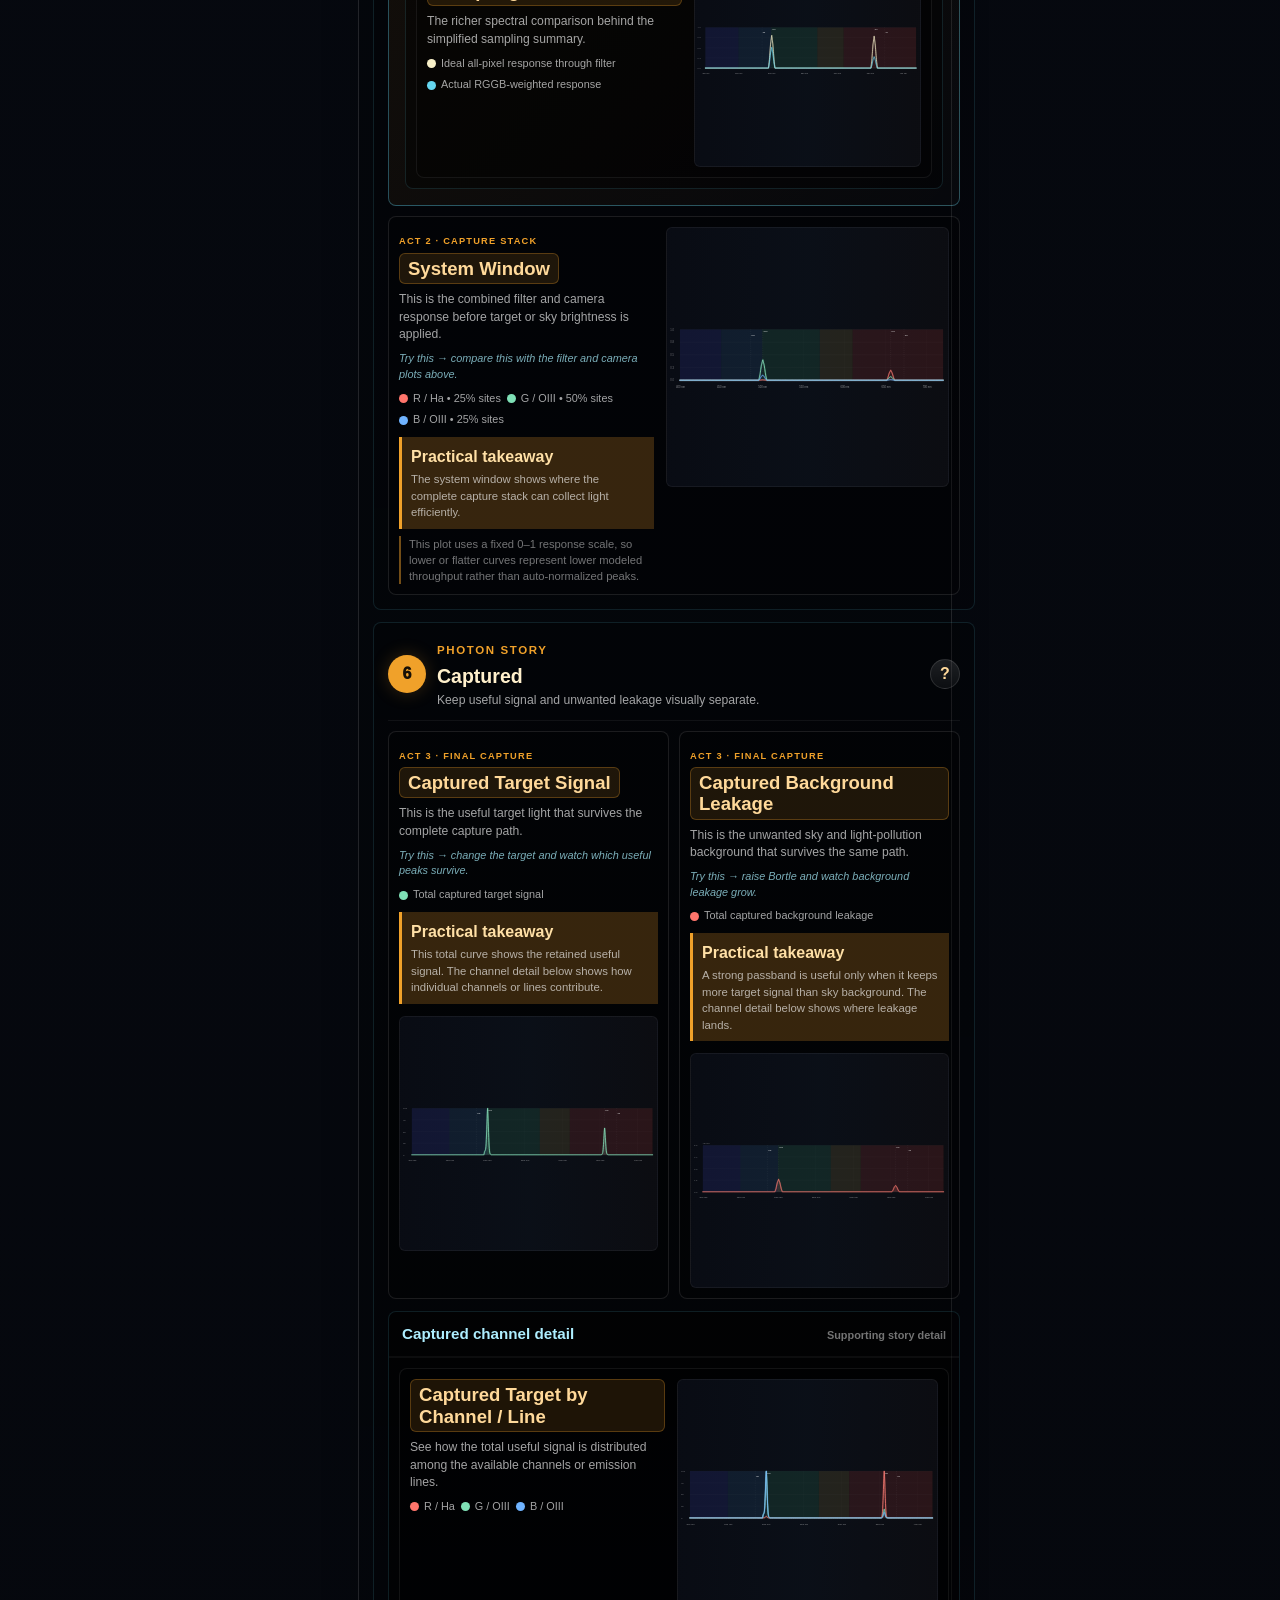
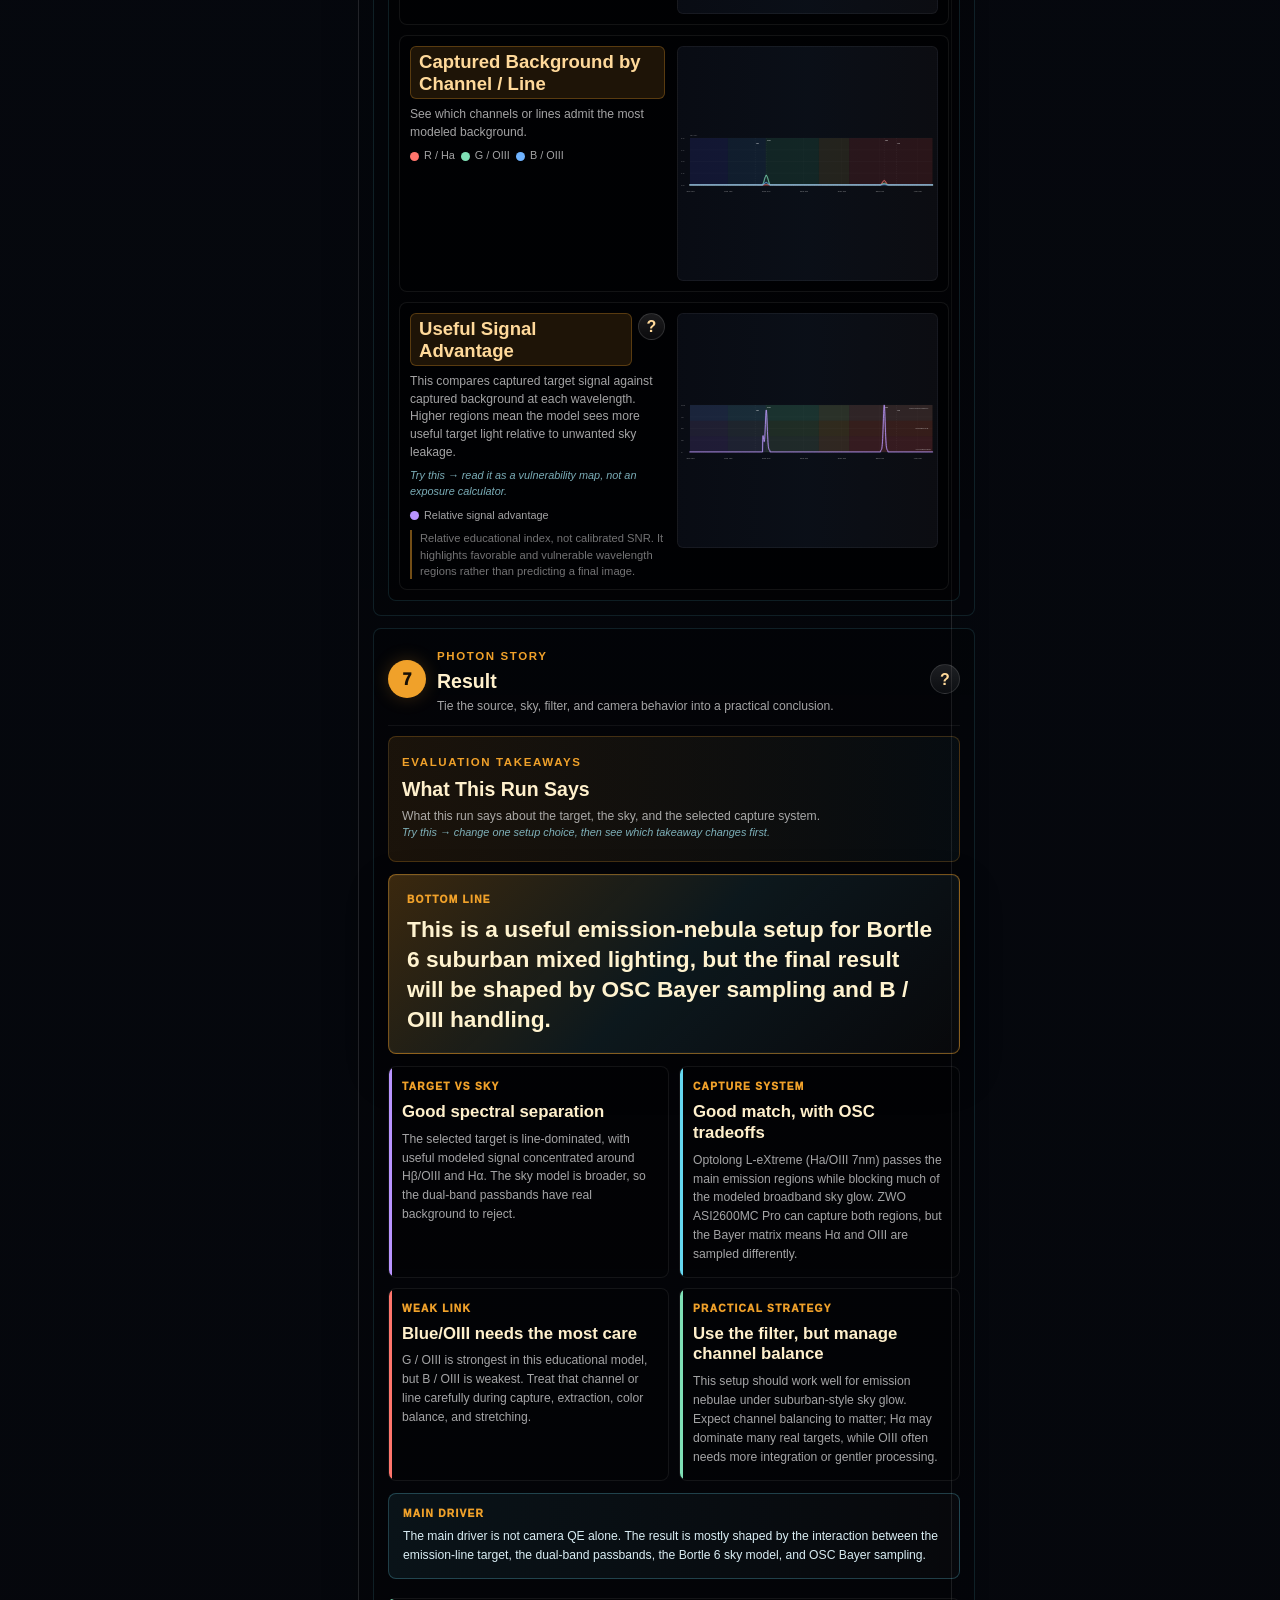
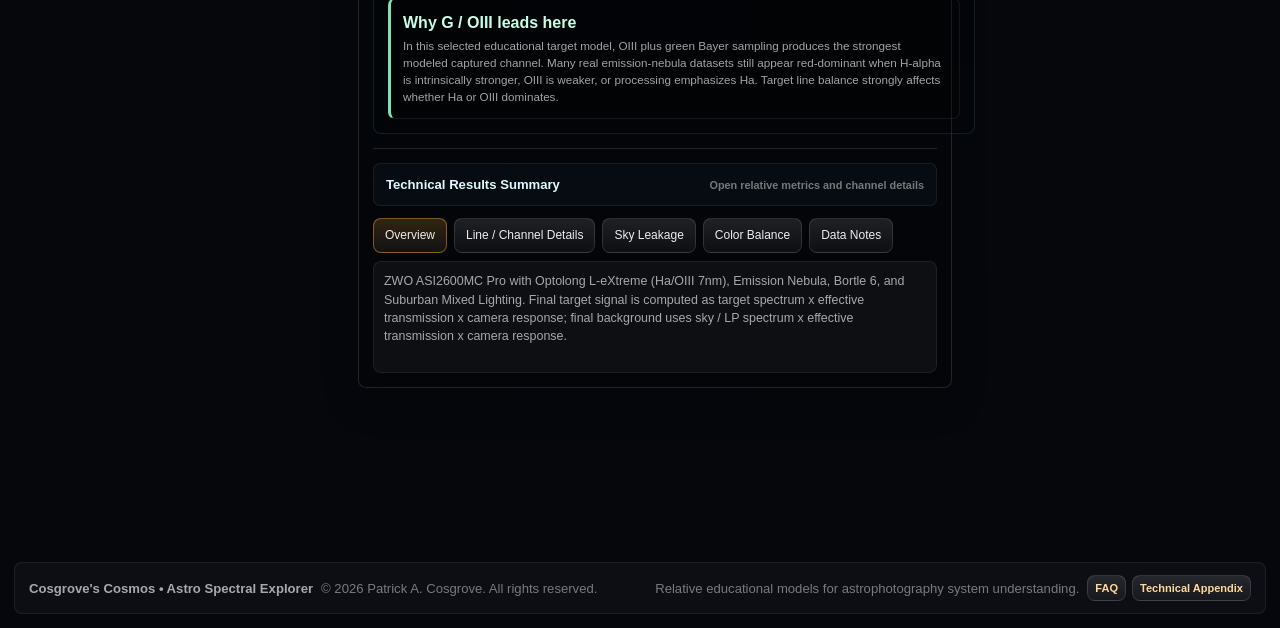
==== commit 0c2d5c1a: "Update Astro Spectral Explorer branding" ====
--- a/Astro-Spectral-Explorer/index.html
+++ b/Astro-Spectral-Explorer/index.html
@@ -10,7 +10,7 @@
   <div class="app-shell">
     <header class="cc-header">
       <div class="brand-lockup">
-        <img src="[data-uri]" alt="Cosgrove's Cosmos logo" class="brand-logo">
+        <img src="./cosgroves-cosmos-logo.webp?brand=20261128" alt="Cosgrove's Cosmos logo" class="brand-logo">
         <div>
           <div class="site-name">Cosgrove's Cosmos</div>
           <h1>Astro Spectral Explorer</h1>
